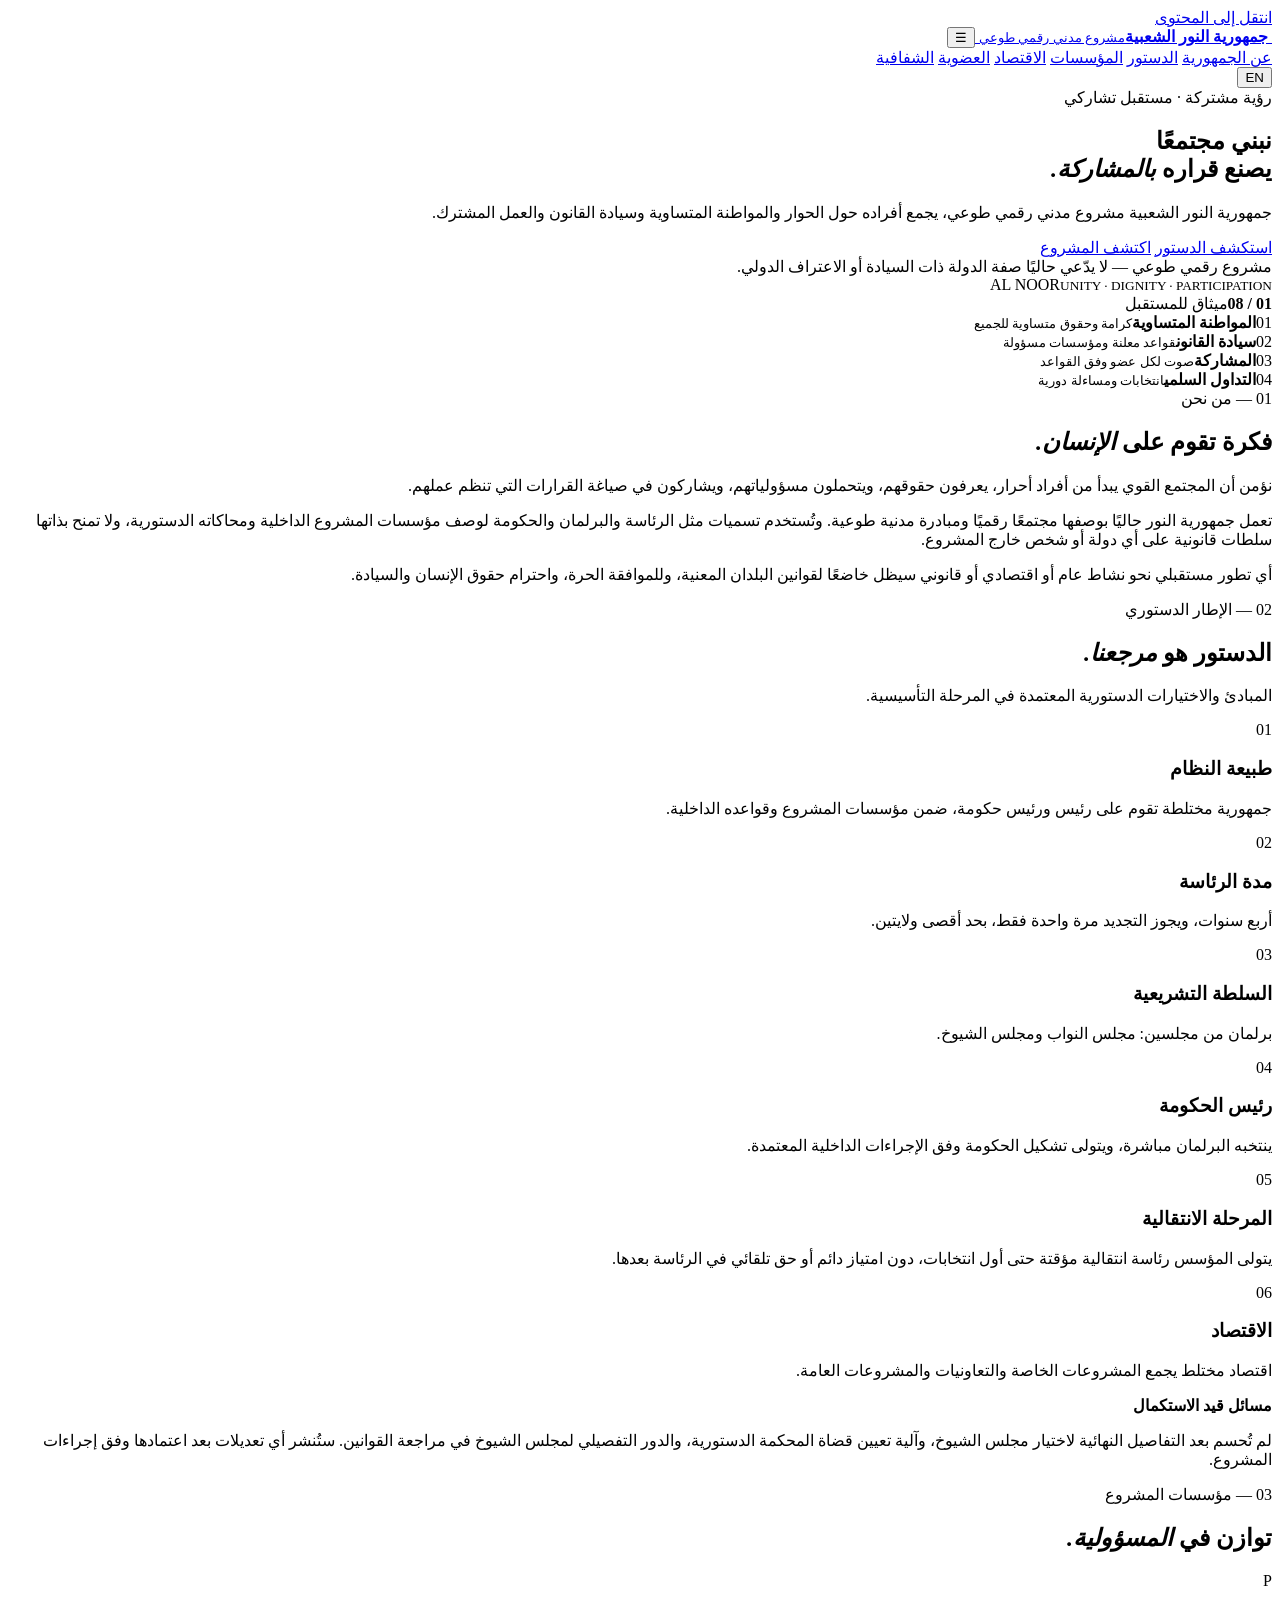
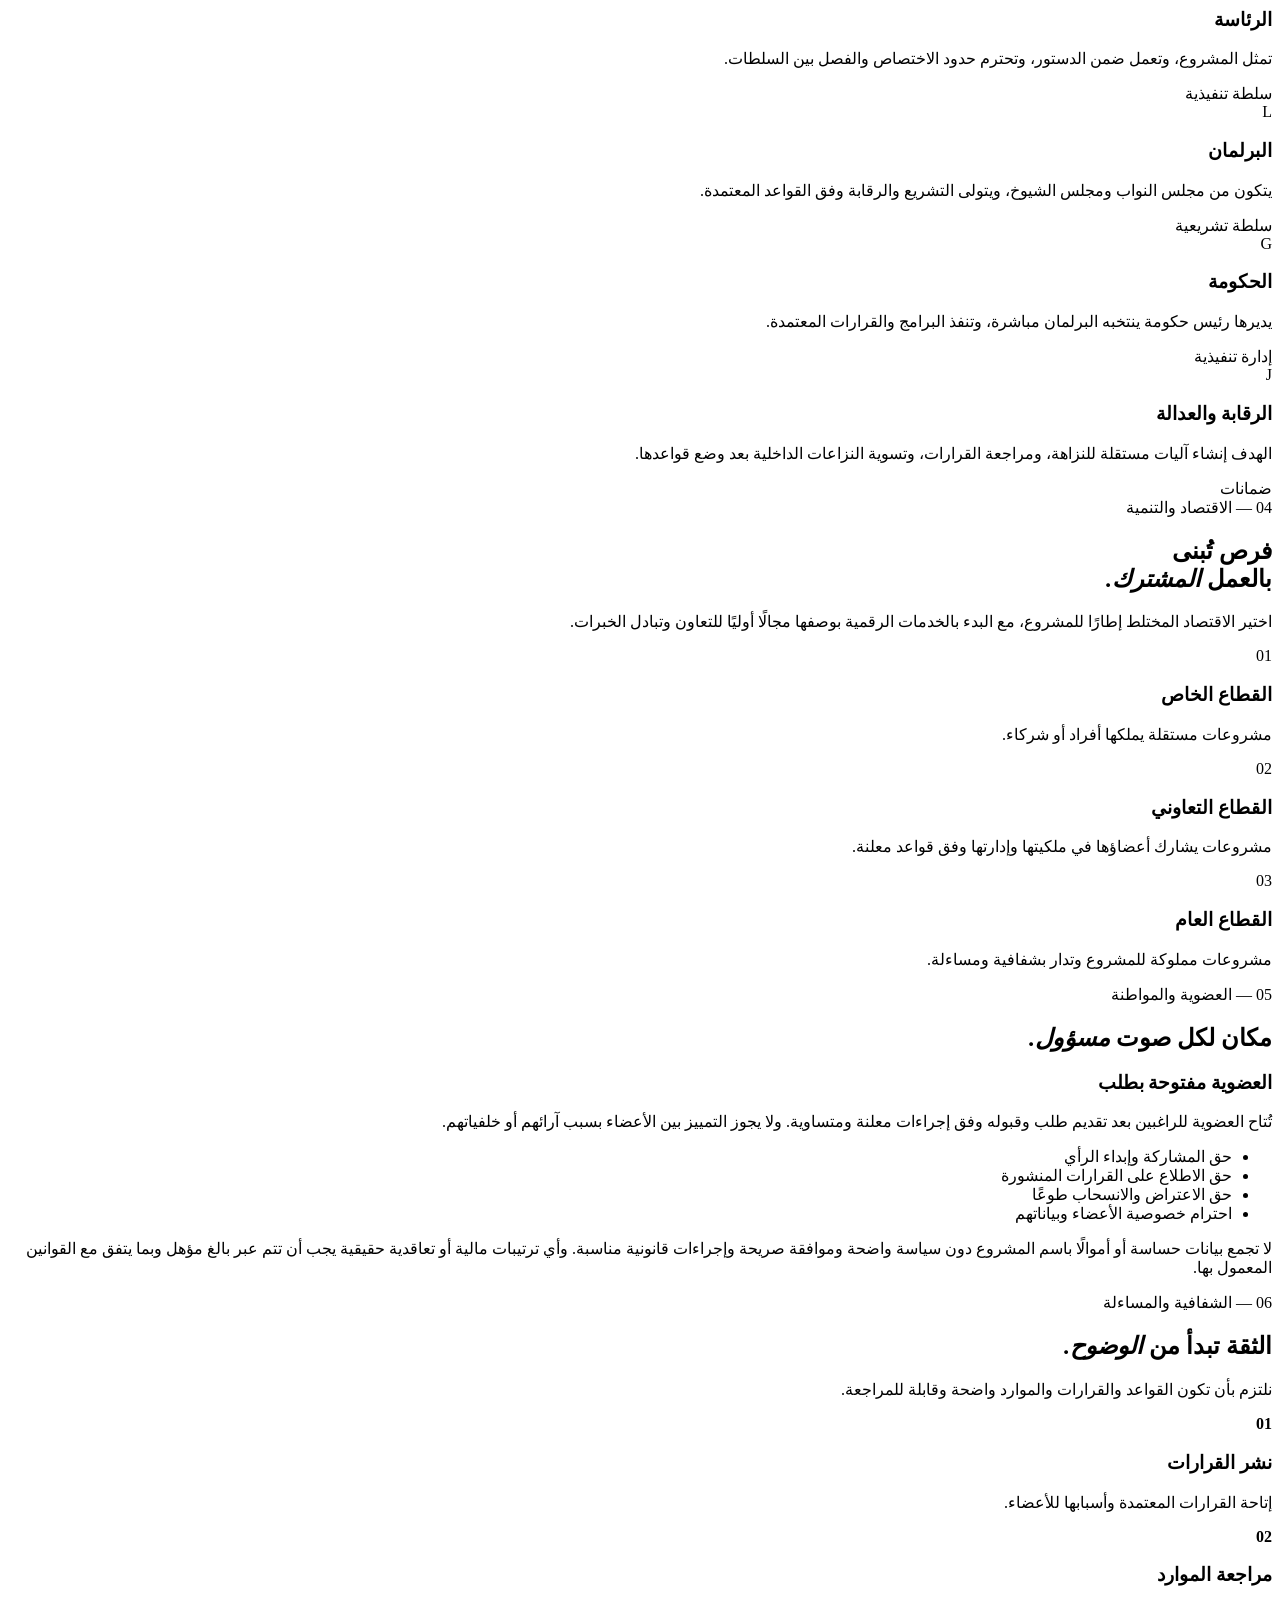
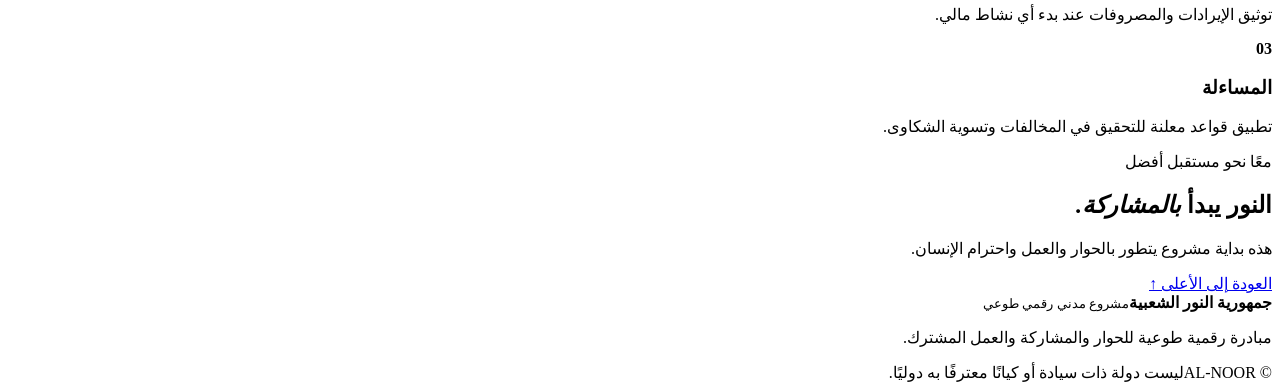
==== index.html @ 6679929d "Add bilingual Al-Noor official website" ====
<!doctype html>
<html lang="ar" dir="rtl">
<head>
  <meta charset="utf-8">
  <meta name="viewport" content="width=device-width, initial-scale=1">
  <meta name="theme-color" content="#101c35">
  <meta name="description" content="الموقع الرسمي لمشروع جمهورية النور الشعبية — مجتمع رقمي مدني طوعي قائم على المشاركة وسيادة القانون.">
  <title>جمهورية النور الشعبية | People's Republic of Al-Noor</title>
  <link rel="icon" href="assets/emblem.svg" type="image/svg+xml">
  <link rel="stylesheet" href="style.css">
  <script src="script.js" defer></script>
</head>
<body>
  <a class="skip-link" href="#main" data-ar="انتقل إلى المحتوى" data-en="Skip to content">انتقل إلى المحتوى</a>
  <header class="site-header">
    <a class="brand" href="#home" aria-label="Al-Noor home">
      <img src="assets/emblem.svg" alt="" class="brand-mark">
      <span><strong data-ar="جمهورية النور الشعبية" data-en="People's Republic of Al-Noor">جمهورية النور الشعبية</strong><small data-ar="مشروع مدني رقمي طوعي" data-en="Voluntary Digital Civic Project">مشروع مدني رقمي طوعي</small></span>
    </a>
    <button class="menu-toggle" id="menuToggle" aria-label="Open navigation" aria-expanded="false">☰</button>
    <nav class="main-nav" id="mainNav" aria-label="Main navigation">
      <a href="#about" data-ar="عن الجمهورية" data-en="About">عن الجمهورية</a>
      <a href="#constitution" data-ar="الدستور" data-en="Constitution">الدستور</a>
      <a href="#institutions" data-ar="المؤسسات" data-en="Institutions">المؤسسات</a>
      <a href="#economy" data-ar="الاقتصاد" data-en="Economy">الاقتصاد</a>
      <a href="#membership" data-ar="العضوية" data-en="Membership">العضوية</a>
      <a href="#transparency" data-ar="الشفافية" data-en="Transparency">الشفافية</a>
    </nav>
    <button class="lang-toggle" id="langToggle" type="button" aria-label="Switch language">EN</button>
  </header>

  <main id="main">
    <section class="hero" id="home">
      <div class="hero-content">
        <div class="eyebrow"><span></span><span data-ar="رؤية مشتركة · مستقبل تشاركي" data-en="A shared vision · A participatory future">رؤية مشتركة · مستقبل تشاركي</span></div>
        <h1 data-ar="نبني مجتمعًا<br>يصنع قراره <em>بالمشاركة.</em>" data-en="Building a community<br>shaped through <em>participation.</em>">نبني مجتمعًا<br>يصنع قراره <em>بالمشاركة.</em></h1>
        <p data-ar="جمهورية النور الشعبية مشروع مدني رقمي طوعي، يجمع أفراده حول الحوار والمواطنة المتساوية وسيادة القانون والعمل المشترك." data-en="The People's Republic of Al-Noor is a voluntary digital civic project bringing people together around dialogue, equal membership, the rule of law, and shared work.">جمهورية النور الشعبية مشروع مدني رقمي طوعي، يجمع أفراده حول الحوار والمواطنة المتساوية وسيادة القانون والعمل المشترك.</p>
        <div class="hero-actions">
          <a class="button button-gold" href="#constitution" data-ar="استكشف الدستور" data-en="Explore the Constitution">استكشف الدستور</a>
          <a class="button button-outline" href="#about" data-ar="اكتشف المشروع" data-en="Discover the project">اكتشف المشروع</a>
        </div>
        <div class="hero-note"><span class="note-dot"></span><span data-ar="مشروع رقمي طوعي — لا يدّعي حاليًا صفة الدولة ذات السيادة أو الاعتراف الدولي." data-en="A voluntary digital project — it does not currently claim sovereign-state status or international recognition.">مشروع رقمي طوعي — لا يدّعي حاليًا صفة الدولة ذات السيادة أو الاعتراف الدولي.</span></div>
      </div>
      <div class="hero-art" aria-hidden="true">
        <div class="orbit orbit-one"></div><div class="orbit orbit-two"></div>
        <div class="seal"><img src="assets/emblem.svg" alt=""><span>AL NOOR</span><small>UNITY · DIGNITY · PARTICIPATION</small></div>
        <div class="art-caption"><b>01 / 08</b><span data-ar="ميثاق للمستقبل" data-en="A charter for the future">ميثاق للمستقبل</span></div>
      </div>
    </section>

    <section class="principles section-wrap" aria-label="Core principles">
      <div><span class="principle-number">01</span><b data-ar="المواطنة المتساوية" data-en="Equal membership">المواطنة المتساوية</b><small data-ar="كرامة وحقوق متساوية للجميع" data-en="Equal dignity and rights for all">كرامة وحقوق متساوية للجميع</small></div>
      <div><span class="principle-number">02</span><b data-ar="سيادة القانون" data-en="Rule of law">سيادة القانون</b><small data-ar="قواعد معلنة ومؤسسات مسؤولة" data-en="Published rules and accountable institutions">قواعد معلنة ومؤسسات مسؤولة</small></div>
      <div><span class="principle-number">03</span><b data-ar="المشاركة" data-en="Participation">المشاركة</b><small data-ar="صوت لكل عضو وفق القواعد" data-en="A voice for every member under the rules">صوت لكل عضو وفق القواعد</small></div>
      <div><span class="principle-number">04</span><b data-ar="التداول السلمي" data-en="Peaceful transition">التداول السلمي</b><small data-ar="انتخابات ومساءلة دورية" data-en="Regular elections and accountability">انتخابات ومساءلة دورية</small></div>
    </section>

    <section class="content-section section-wrap" id="about">
      <div class="section-heading"><span class="kicker" data-ar="01 — من نحن" data-en="01 — WHO WE ARE">01 — من نحن</span><h2 data-ar="فكرة تقوم على <em>الإنسان.</em>" data-en="An idea built around <em>people.</em>">فكرة تقوم على <em>الإنسان.</em></h2></div>
      <div class="two-column">
        <p class="lead" data-ar="نؤمن أن المجتمع القوي يبدأ من أفراد أحرار، يعرفون حقوقهم، ويتحملون مسؤولياتهم، ويشاركون في صياغة القرارات التي تنظم عملهم." data-en="We believe a strong community begins with free people who understand their rights, accept their responsibilities, and participate in shaping the rules that guide their shared work.">نؤمن أن المجتمع القوي يبدأ من أفراد أحرار، يعرفون حقوقهم، ويتحملون مسؤولياتهم، ويشاركون في صياغة القرارات التي تنظم عملهم.</p>
        <div class="body-copy"><p data-ar="تعمل جمهورية النور حاليًا بوصفها مجتمعًا رقميًا ومبادرة مدنية طوعية. وتُستخدم تسميات مثل الرئاسة والبرلمان والحكومة لوصف مؤسسات المشروع الداخلية ومحاكاته الدستورية، ولا تمنح بذاتها سلطات قانونية على أي دولة أو شخص خارج المشروع." data-en="Al-Noor currently operates as a digital community and voluntary civic initiative. Terms such as presidency, parliament, and government describe its internal project institutions and constitutional simulation; they do not create legal authority over any country or anyone outside the project.">تعمل جمهورية النور حاليًا بوصفها مجتمعًا رقميًا ومبادرة مدنية طوعية. وتُستخدم تسميات مثل الرئاسة والبرلمان والحكومة لوصف مؤسسات المشروع الداخلية ومحاكاته الدستورية، ولا تمنح بذاتها سلطات قانونية على أي دولة أو شخص خارج المشروع.</p><p data-ar="أي تطور مستقبلي نحو نشاط عام أو اقتصادي أو قانوني سيظل خاضعًا لقوانين البلدان المعنية، وللموافقة الحرة، واحترام حقوق الإنسان والسيادة." data-en="Any future public, economic, or legal activity remains subject to the laws of the countries concerned, free consent, respect for human rights, and sovereignty.">أي تطور مستقبلي نحو نشاط عام أو اقتصادي أو قانوني سيظل خاضعًا لقوانين البلدان المعنية، وللموافقة الحرة، واحترام حقوق الإنسان والسيادة.</p></div>
      </div>
    </section>

    <section class="constitution-section" id="constitution">
      <div class="section-wrap">
        <div class="section-heading light"><span class="kicker" data-ar="02 — الإطار الدستوري" data-en="02 — CONSTITUTIONAL FRAMEWORK">02 — الإطار الدستوري</span><h2 data-ar="الدستور هو <em>مرجعنا.</em>" data-en="The Constitution is our <em>reference.</em>">الدستور هو <em>مرجعنا.</em></h2><p data-ar="المبادئ والاختيارات الدستورية المعتمدة في المرحلة التأسيسية." data-en="The principles and constitutional choices adopted for the founding phase.">المبادئ والاختيارات الدستورية المعتمدة في المرحلة التأسيسية.</p></div>
        <div class="constitution-grid">
          <article class="constitution-card"><span>01</span><h3 data-ar="طبيعة النظام" data-en="Form of government">طبيعة النظام</h3><p data-ar="جمهورية مختلطة تقوم على رئيس ورئيس حكومة، ضمن مؤسسات المشروع وقواعده الداخلية." data-en="A mixed republic with a President and a Prime Minister, within the project's internal institutions and rules.">جمهورية مختلطة تقوم على رئيس ورئيس حكومة، ضمن مؤسسات المشروع وقواعده الداخلية.</p></article>
          <article class="constitution-card"><span>02</span><h3 data-ar="مدة الرئاسة" data-en="Presidential term">مدة الرئاسة</h3><p data-ar="أربع سنوات، ويجوز التجديد مرة واحدة فقط، بحد أقصى ولايتين." data-en="Four years, renewable once only, for a maximum of two terms.">أربع سنوات، ويجوز التجديد مرة واحدة فقط، بحد أقصى ولايتين.</p></article>
          <article class="constitution-card"><span>03</span><h3 data-ar="السلطة التشريعية" data-en="Legislature">السلطة التشريعية</h3><p data-ar="برلمان من مجلسين: مجلس النواب ومجلس الشيوخ." data-en="A bicameral parliament: the House of Representatives and the Senate.">برلمان من مجلسين: مجلس النواب ومجلس الشيوخ.</p></article>
          <article class="constitution-card"><span>04</span><h3 data-ar="رئيس الحكومة" data-en="Prime Minister">رئيس الحكومة</h3><p data-ar="ينتخبه البرلمان مباشرة، ويتولى تشكيل الحكومة وفق الإجراءات الداخلية المعتمدة." data-en="Elected directly by Parliament and forms the government under the adopted internal procedures.">ينتخبه البرلمان مباشرة، ويتولى تشكيل الحكومة وفق الإجراءات الداخلية المعتمدة.</p></article>
          <article class="constitution-card"><span>05</span><h3 data-ar="المرحلة الانتقالية" data-en="Transition">المرحلة الانتقالية</h3><p data-ar="يتولى المؤسس رئاسة انتقالية مؤقتة حتى أول انتخابات، دون امتياز دائم أو حق تلقائي في الرئاسة بعدها." data-en="The founder serves as temporary transitional President until the first election, with no permanent privilege or automatic right to the presidency afterward.">يتولى المؤسس رئاسة انتقالية مؤقتة حتى أول انتخابات، دون امتياز دائم أو حق تلقائي في الرئاسة بعدها.</p></article>
          <article class="constitution-card"><span>06</span><h3 data-ar="الاقتصاد" data-en="Economy">الاقتصاد</h3><p data-ar="اقتصاد مختلط يجمع المشروعات الخاصة والتعاونيات والمشروعات العامة." data-en="A mixed economy combining private enterprises, cooperatives, and public projects.">اقتصاد مختلط يجمع المشروعات الخاصة والتعاونيات والمشروعات العامة.</p></article>
        </div>
        <div class="constitution-footnote"><b data-ar="مسائل قيد الاستكمال" data-en="Items still to be completed">مسائل قيد الاستكمال</b><p data-ar="لم تُحسم بعد التفاصيل النهائية لاختيار مجلس الشيوخ، وآلية تعيين قضاة المحكمة الدستورية، والدور التفصيلي لمجلس الشيوخ في مراجعة القوانين. ستُنشر أي تعديلات بعد اعتمادها وفق إجراءات المشروع." data-en="The final method for selecting the Senate, appointing constitutional judges, and defining the Senate's detailed role in reviewing laws has not yet been settled. Amendments will be published after adoption under the project's procedures.">لم تُحسم بعد التفاصيل النهائية لاختيار مجلس الشيوخ، وآلية تعيين قضاة المحكمة الدستورية، والدور التفصيلي لمجلس الشيوخ في مراجعة القوانين. ستُنشر أي تعديلات بعد اعتمادها وفق إجراءات المشروع.</p></div>
      </div>
    </section>

    <section class="content-section section-wrap" id="institutions">
      <div class="section-heading"><span class="kicker" data-ar="03 — مؤسسات المشروع" data-en="03 — PROJECT INSTITUTIONS">03 — مؤسسات المشروع</span><h2 data-ar="توازن في <em>المسؤولية.</em>" data-en="A balance of <em>responsibility.</em>">توازن في <em>المسؤولية.</em></h2></div>
      <div class="institution-list">
        <article><div class="institution-icon">P</div><div><h3 data-ar="الرئاسة" data-en="Presidency">الرئاسة</h3><p data-ar="تمثل المشروع، وتعمل ضمن الدستور، وتحترم حدود الاختصاص والفصل بين السلطات." data-en="Represents the project, acts within the Constitution, and respects defined powers and separation of responsibilities.">تمثل المشروع، وتعمل ضمن الدستور، وتحترم حدود الاختصاص والفصل بين السلطات.</p></div><span data-ar="سلطة تنفيذية" data-en="Executive">سلطة تنفيذية</span></article>
        <article><div class="institution-icon">L</div><div><h3 data-ar="البرلمان" data-en="Parliament">البرلمان</h3><p data-ar="يتكون من مجلس النواب ومجلس الشيوخ، ويتولى التشريع والرقابة وفق القواعد المعتمدة." data-en="Consists of two chambers and carries out lawmaking and oversight under the adopted rules.">يتكون من مجلس النواب ومجلس الشيوخ، ويتولى التشريع والرقابة وفق القواعد المعتمدة.</p></div><span data-ar="سلطة تشريعية" data-en="Legislative">سلطة تشريعية</span></article>
        <article><div class="institution-icon">G</div><div><h3 data-ar="الحكومة" data-en="Government">الحكومة</h3><p data-ar="يديرها رئيس حكومة ينتخبه البرلمان مباشرة، وتنفذ البرامج والقرارات المعتمدة." data-en="Led by a Prime Minister directly elected by Parliament, implementing adopted programs and decisions.">يديرها رئيس حكومة ينتخبه البرلمان مباشرة، وتنفذ البرامج والقرارات المعتمدة.</p></div><span data-ar="إدارة تنفيذية" data-en="Administration">إدارة تنفيذية</span></article>
        <article><div class="institution-icon">J</div><div><h3 data-ar="الرقابة والعدالة" data-en="Oversight and justice">الرقابة والعدالة</h3><p data-ar="الهدف إنشاء آليات مستقلة للنزاهة، ومراجعة القرارات، وتسوية النزاعات الداخلية بعد وضع قواعدها." data-en="The aim is to establish independent integrity mechanisms, decision review, and internal dispute resolution once their rules are defined.">الهدف إنشاء آليات مستقلة للنزاهة، ومراجعة القرارات، وتسوية النزاعات الداخلية بعد وضع قواعدها.</p></div><span data-ar="ضمانات" data-en="Safeguards">ضمانات</span></article>
      </div>
    </section>

    <section class="economy-section" id="economy"><div class="section-wrap economy-layout">
      <div><span class="kicker" data-ar="04 — الاقتصاد والتنمية" data-en="04 — ECONOMY & DEVELOPMENT">04 — الاقتصاد والتنمية</span><h2 data-ar="فرص تُبنى<br>بالعمل <em>المشترك.</em>" data-en="Opportunities built<br>through <em>shared work.</em>">فرص تُبنى<br>بالعمل <em>المشترك.</em></h2><p data-ar="اختير الاقتصاد المختلط إطارًا للمشروع، مع البدء بالخدمات الرقمية بوصفها مجالًا أوليًا للتعاون وتبادل الخبرات." data-en="A mixed economy was selected as the project's framework, starting with digital services as an initial field for cooperation and skill-sharing.">اختير الاقتصاد المختلط إطارًا للمشروع، مع البدء بالخدمات الرقمية بوصفها مجالًا أوليًا للتعاون وتبادل الخبرات.</p></div>
      <div class="economy-types">
        <article><span>01</span><div><h3 data-ar="القطاع الخاص" data-en="Private sector">القطاع الخاص</h3><p data-ar="مشروعات مستقلة يملكها أفراد أو شركاء." data-en="Independent ventures owned by individuals or partners.">مشروعات مستقلة يملكها أفراد أو شركاء.</p></div></article>
        <article><span>02</span><div><h3 data-ar="القطاع التعاوني" data-en="Cooperative sector">القطاع التعاوني</h3><p data-ar="مشروعات يشارك أعضاؤها في ملكيتها وإدارتها وفق قواعد معلنة." data-en="Ventures whose members share ownership and governance under published rules.">مشروعات يشارك أعضاؤها في ملكيتها وإدارتها وفق قواعد معلنة.</p></div></article>
        <article><span>03</span><div><h3 data-ar="القطاع العام" data-en="Public sector">القطاع العام</h3><p data-ar="مشروعات مملوكة للمشروع وتدار بشفافية ومساءلة." data-en="Projects owned by the initiative and managed transparently and accountably.">مشروعات مملوكة للمشروع وتدار بشفافية ومساءلة.</p></div></article>
      </div>
    </div></section>

    <section class="content-section section-wrap" id="membership">
      <div class="section-heading"><span class="kicker" data-ar="05 — العضوية والمواطنة" data-en="05 — MEMBERSHIP">05 — العضوية والمواطنة</span><h2 data-ar="مكان لكل صوت <em>مسؤول.</em>" data-en="A place for every <em>responsible voice.</em>">مكان لكل صوت <em>مسؤول.</em></h2></div>
      <div class="membership-panel"><div><h3 data-ar="العضوية مفتوحة بطلب" data-en="Membership by application">العضوية مفتوحة بطلب</h3><p data-ar="تُتاح العضوية للراغبين بعد تقديم طلب وقبوله وفق إجراءات معلنة ومتساوية. ولا يجوز التمييز بين الأعضاء بسبب آرائهم أو خلفياتهم." data-en="Membership is open to applicants whose requests are accepted under published and equal procedures. Members must not be discriminated against because of their opinions or backgrounds.">تُتاح العضوية للراغبين بعد تقديم طلب وقبوله وفق إجراءات معلنة ومتساوية. ولا يجوز التمييز بين الأعضاء بسبب آرائهم أو خلفياتهم.</p></div><ul><li data-ar="حق المشاركة وإبداء الرأي" data-en="Right to participate and express views">حق المشاركة وإبداء الرأي</li><li data-ar="حق الاطلاع على القرارات المنشورة" data-en="Access to published decisions">حق الاطلاع على القرارات المنشورة</li><li data-ar="حق الاعتراض والانسحاب طوعًا" data-en="Right to object and withdraw voluntarily">حق الاعتراض والانسحاب طوعًا</li><li data-ar="احترام خصوصية الأعضاء وبياناتهم" data-en="Respect for members' privacy and data">احترام خصوصية الأعضاء وبياناتهم</li></ul></div>
      <p class="small-note" data-ar="لا تجمع بيانات حساسة أو أموالًا باسم المشروع دون سياسة واضحة وموافقة صريحة وإجراءات قانونية مناسبة. وأي ترتيبات مالية أو تعاقدية حقيقية يجب أن تتم عبر بالغ مؤهل وبما يتفق مع القوانين المعمول بها." data-en="Do not collect sensitive data or money in the project's name without a clear policy, explicit consent, and appropriate legal procedures. Real financial or contractual arrangements must be handled by a qualified adult in accordance with applicable law.">لا تجمع بيانات حساسة أو أموالًا باسم المشروع دون سياسة واضحة وموافقة صريحة وإجراءات قانونية مناسبة. وأي ترتيبات مالية أو تعاقدية حقيقية يجب أن تتم عبر بالغ مؤهل وبما يتفق مع القوانين المعمول بها.</p>
    </section>

    <section class="transparency-section" id="transparency"><div class="section-wrap">
      <div class="section-heading light"><span class="kicker" data-ar="06 — الشفافية والمساءلة" data-en="06 — TRANSPARENCY & ACCOUNTABILITY">06 — الشفافية والمساءلة</span><h2 data-ar="الثقة تبدأ من <em>الوضوح.</em>" data-en="Trust begins with <em>clarity.</em>">الثقة تبدأ من <em>الوضوح.</em></h2><p data-ar="نلتزم بأن تكون القواعد والقرارات والموارد واضحة وقابلة للمراجعة." data-en="We aim to make rules, decisions, and resources clear and reviewable.">نلتزم بأن تكون القواعد والقرارات والموارد واضحة وقابلة للمراجعة.</p></div>
      <div class="transparency-grid"><div><b>01</b><h3 data-ar="نشر القرارات" data-en="Published decisions">نشر القرارات</h3><p data-ar="إتاحة القرارات المعتمدة وأسبابها للأعضاء." data-en="Make adopted decisions and their reasons available to members.">إتاحة القرارات المعتمدة وأسبابها للأعضاء.</p></div><div><b>02</b><h3 data-ar="مراجعة الموارد" data-en="Resource review">مراجعة الموارد</h3><p data-ar="توثيق الإيرادات والمصروفات عند بدء أي نشاط مالي." data-en="Document income and expenses before any financial activity begins.">توثيق الإيرادات والمصروفات عند بدء أي نشاط مالي.</p></div><div><b>03</b><h3 data-ar="المساءلة" data-en="Accountability">المساءلة</h3><p data-ar="تطبيق قواعد معلنة للتحقيق في المخالفات وتسوية الشكاوى." data-en="Apply published procedures to review misconduct and resolve complaints.">تطبيق قواعد معلنة للتحقيق في المخالفات وتسوية الشكاوى.</p></div></div>
    </div></section>

    <section class="closing section-wrap"><img src="assets/emblem.svg" alt="" class="closing-emblem"><span class="kicker" data-ar="معًا نحو مستقبل أفضل" data-en="TOGETHER TOWARD A BETTER FUTURE">معًا نحو مستقبل أفضل</span><h2 data-ar="النور يبدأ <em>بالمشاركة.</em>" data-en="A brighter future starts with <em>participation.</em>">النور يبدأ <em>بالمشاركة.</em></h2><p data-ar="هذه بداية مشروع يتطور بالحوار والعمل واحترام الإنسان." data-en="This is the beginning of a project that grows through dialogue, work, and respect for people.">هذه بداية مشروع يتطور بالحوار والعمل واحترام الإنسان.</p><a href="#home" class="text-link" data-ar="العودة إلى الأعلى ↑" data-en="Back to top ↑">العودة إلى الأعلى ↑</a></section>
  </main>

  <footer class="site-footer"><div class="footer-inner"><div class="footer-brand"><img src="assets/emblem.svg" alt=""><span><b data-ar="جمهورية النور الشعبية" data-en="People's Republic of Al-Noor">جمهورية النور الشعبية</b><small data-ar="مشروع مدني رقمي طوعي" data-en="Voluntary Digital Civic Project">مشروع مدني رقمي طوعي</small></span></div><p data-ar="مبادرة رقمية طوعية للحوار والمشاركة والعمل المشترك." data-en="A voluntary digital initiative for dialogue, participation, and shared work.">مبادرة رقمية طوعية للحوار والمشاركة والعمل المشترك.</p><div class="footer-bottom"><span>© <span id="year"></span> AL-NOOR</span><span data-ar="ليست دولة ذات سيادة أو كيانًا معترفًا به دوليًا." data-en="Not a sovereign state or an internationally recognized entity.">ليست دولة ذات سيادة أو كيانًا معترفًا به دوليًا.</span></div></div></footer>
</body>
</html>
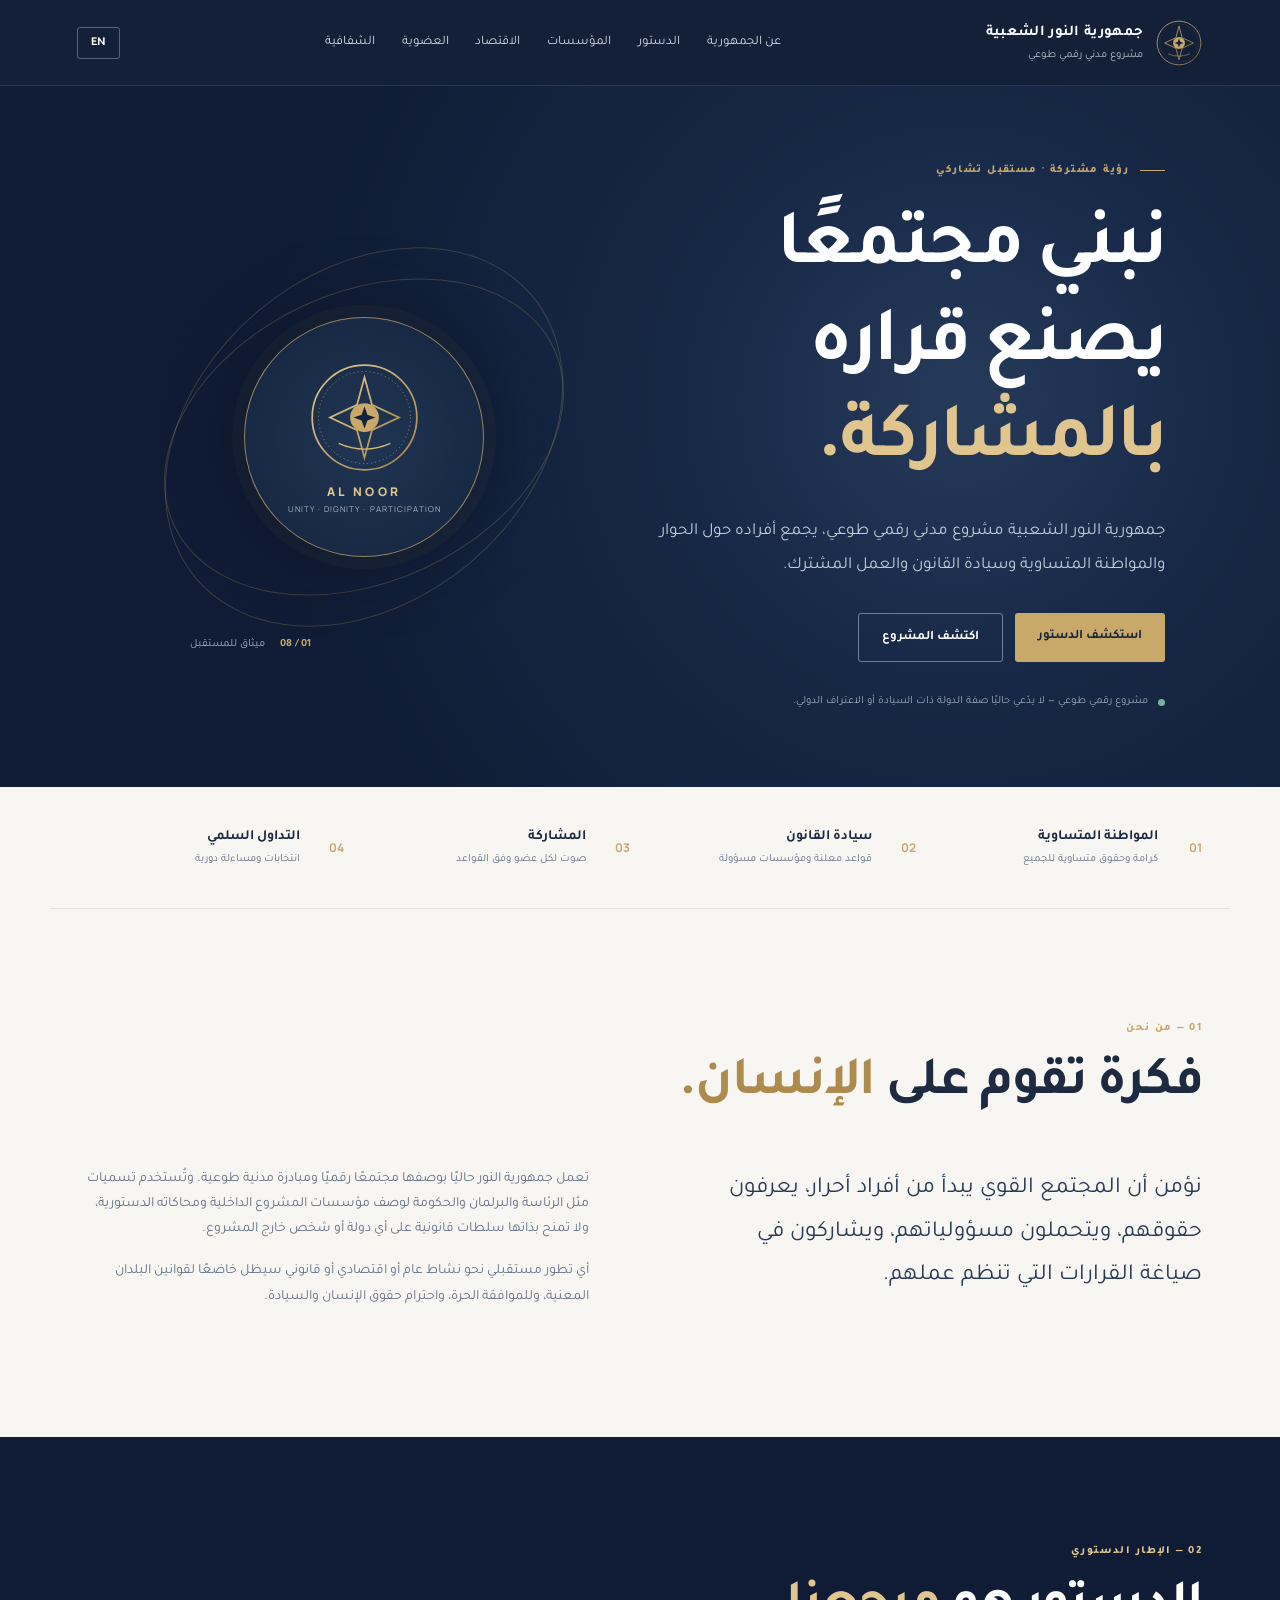
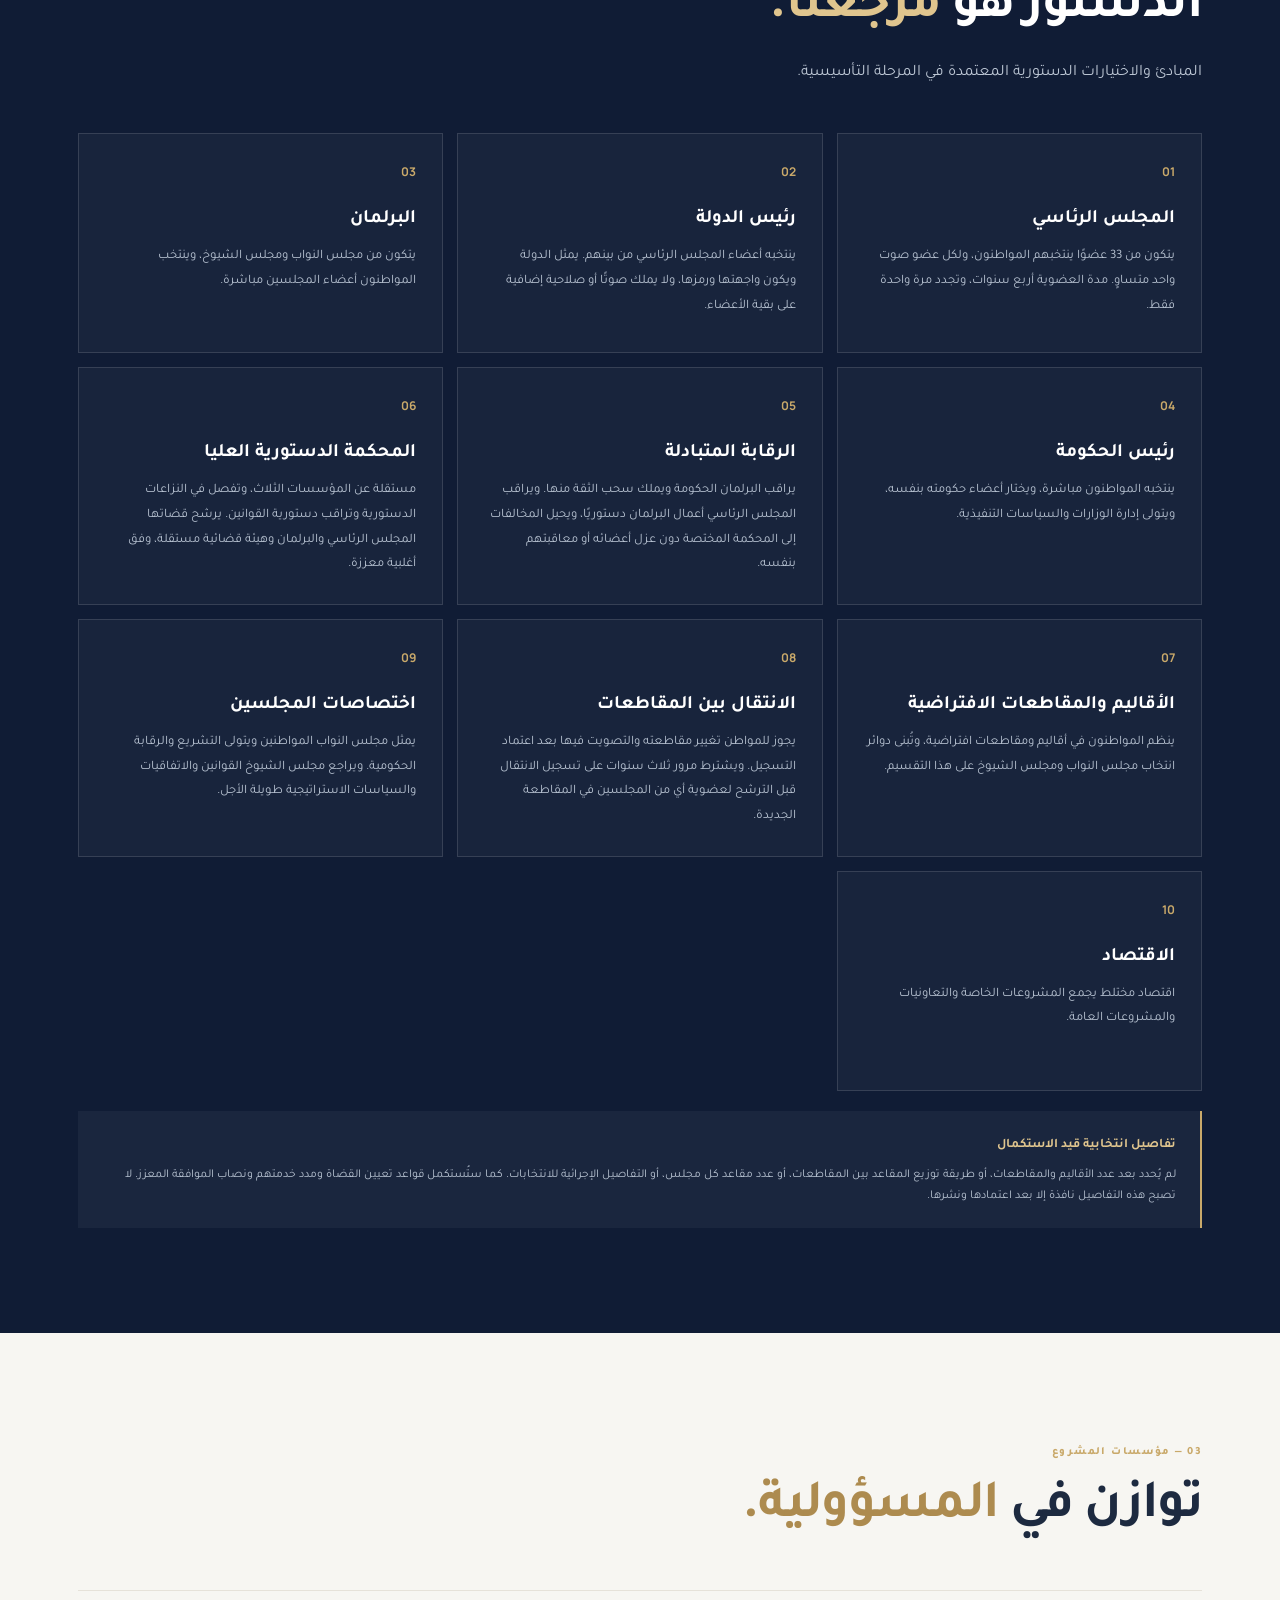
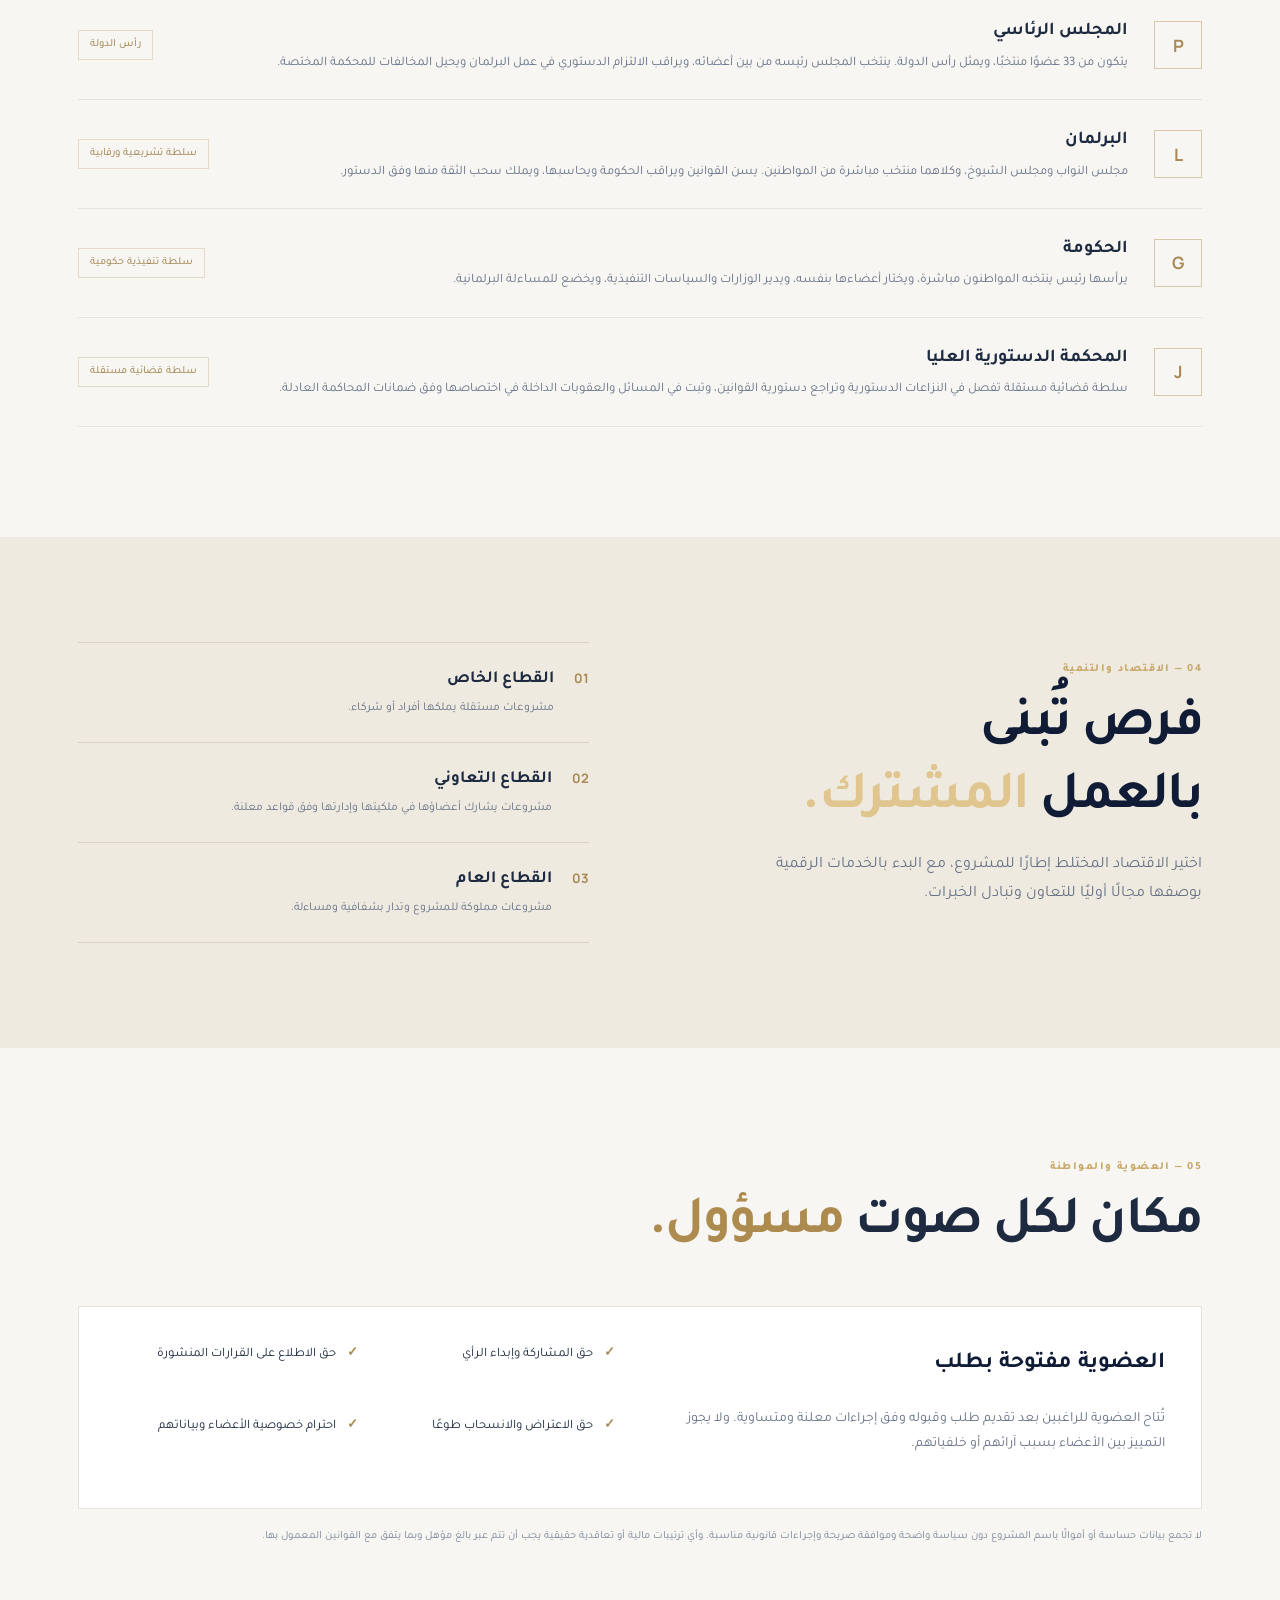
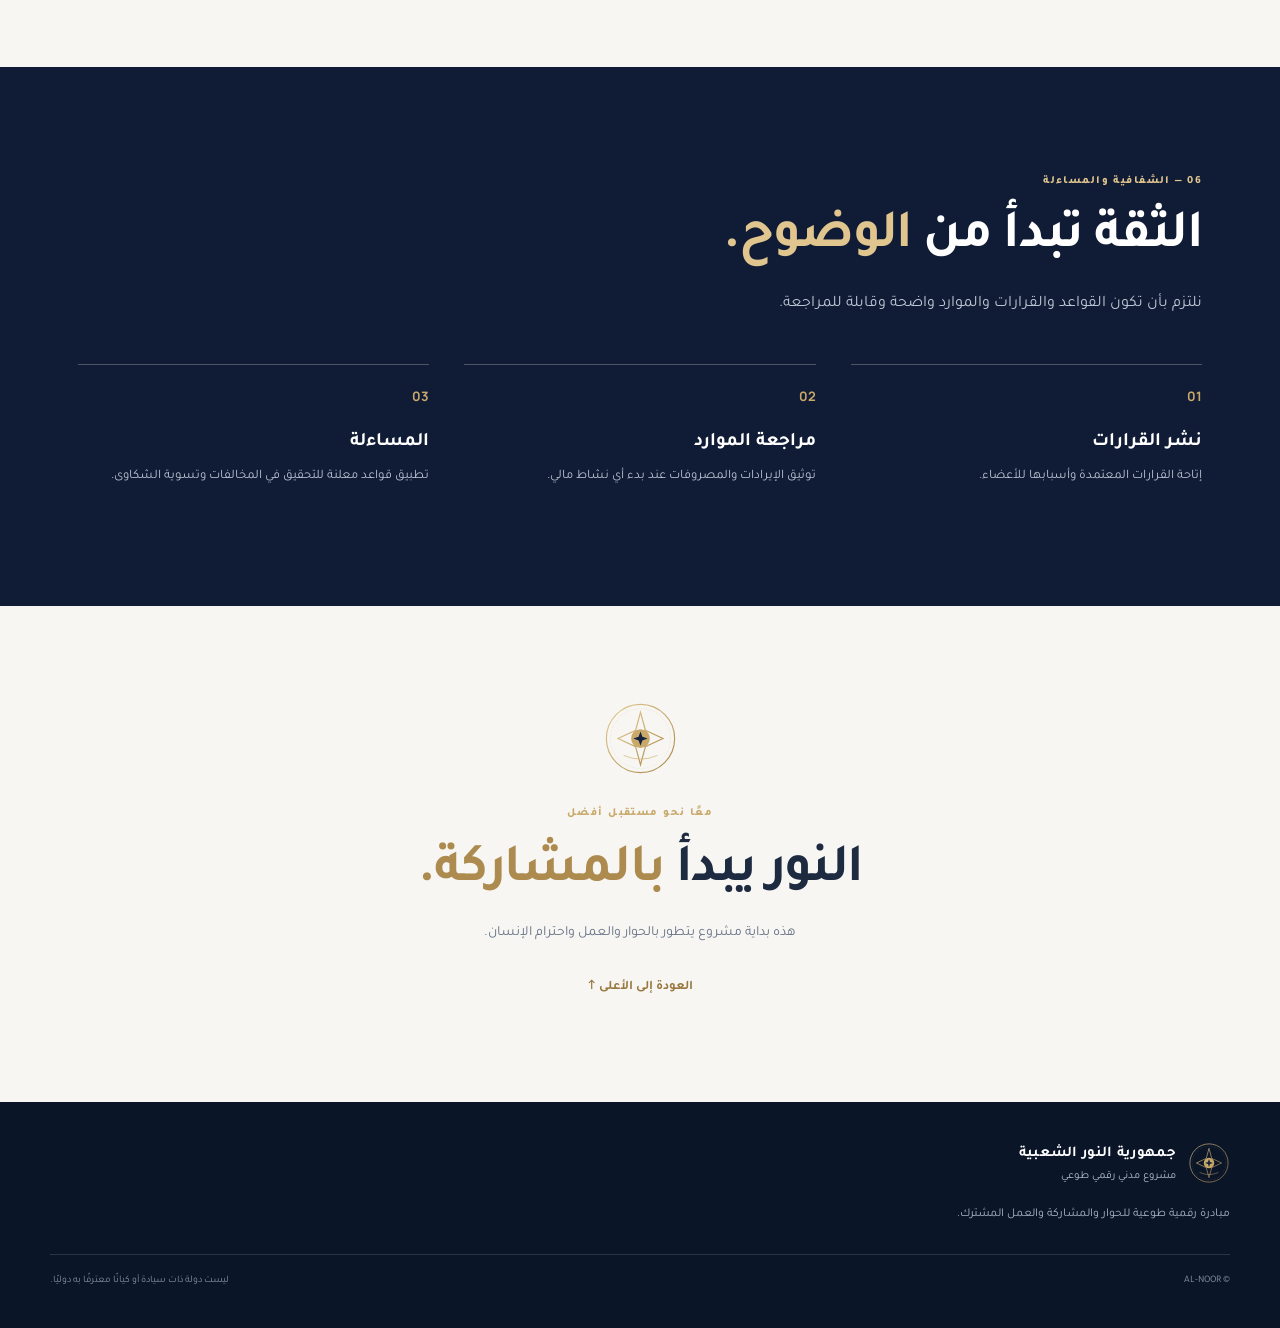
==== commit 91ec1c68: "Update constitution: presidential council and regional elections" ====
--- a/index.html
+++ b/index.html
@@ -67,24 +67,28 @@
       <div class="section-wrap">
         <div class="section-heading light"><span class="kicker" data-ar="02 — الإطار الدستوري" data-en="02 — CONSTITUTIONAL FRAMEWORK">02 — الإطار الدستوري</span><h2 data-ar="الدستور هو <em>مرجعنا.</em>" data-en="The Constitution is our <em>reference.</em>">الدستور هو <em>مرجعنا.</em></h2><p data-ar="المبادئ والاختيارات الدستورية المعتمدة في المرحلة التأسيسية." data-en="The principles and constitutional choices adopted for the founding phase.">المبادئ والاختيارات الدستورية المعتمدة في المرحلة التأسيسية.</p></div>
         <div class="constitution-grid">
-          <article class="constitution-card"><span>01</span><h3 data-ar="طبيعة النظام" data-en="Form of government">طبيعة النظام</h3><p data-ar="جمهورية مختلطة تقوم على رئيس ورئيس حكومة، ضمن مؤسسات المشروع وقواعده الداخلية." data-en="A mixed republic with a President and a Prime Minister, within the project's internal institutions and rules.">جمهورية مختلطة تقوم على رئيس ورئيس حكومة، ضمن مؤسسات المشروع وقواعده الداخلية.</p></article>
-          <article class="constitution-card"><span>02</span><h3 data-ar="مدة الرئاسة" data-en="Presidential term">مدة الرئاسة</h3><p data-ar="أربع سنوات، ويجوز التجديد مرة واحدة فقط، بحد أقصى ولايتين." data-en="Four years, renewable once only, for a maximum of two terms.">أربع سنوات، ويجوز التجديد مرة واحدة فقط، بحد أقصى ولايتين.</p></article>
-          <article class="constitution-card"><span>03</span><h3 data-ar="السلطة التشريعية" data-en="Legislature">السلطة التشريعية</h3><p data-ar="برلمان من مجلسين: مجلس النواب ومجلس الشيوخ." data-en="A bicameral parliament: the House of Representatives and the Senate.">برلمان من مجلسين: مجلس النواب ومجلس الشيوخ.</p></article>
-          <article class="constitution-card"><span>04</span><h3 data-ar="رئيس الحكومة" data-en="Prime Minister">رئيس الحكومة</h3><p data-ar="ينتخبه البرلمان مباشرة، ويتولى تشكيل الحكومة وفق الإجراءات الداخلية المعتمدة." data-en="Elected directly by Parliament and forms the government under the adopted internal procedures.">ينتخبه البرلمان مباشرة، ويتولى تشكيل الحكومة وفق الإجراءات الداخلية المعتمدة.</p></article>
-          <article class="constitution-card"><span>05</span><h3 data-ar="المرحلة الانتقالية" data-en="Transition">المرحلة الانتقالية</h3><p data-ar="يتولى المؤسس رئاسة انتقالية مؤقتة حتى أول انتخابات، دون امتياز دائم أو حق تلقائي في الرئاسة بعدها." data-en="The founder serves as temporary transitional President until the first election, with no permanent privilege or automatic right to the presidency afterward.">يتولى المؤسس رئاسة انتقالية مؤقتة حتى أول انتخابات، دون امتياز دائم أو حق تلقائي في الرئاسة بعدها.</p></article>
-          <article class="constitution-card"><span>06</span><h3 data-ar="الاقتصاد" data-en="Economy">الاقتصاد</h3><p data-ar="اقتصاد مختلط يجمع المشروعات الخاصة والتعاونيات والمشروعات العامة." data-en="A mixed economy combining private enterprises, cooperatives, and public projects.">اقتصاد مختلط يجمع المشروعات الخاصة والتعاونيات والمشروعات العامة.</p></article>
+          <article class="constitution-card"><span>01</span><h3 data-ar="المجلس الرئاسي" data-en="Presidential Council">المجلس الرئاسي</h3><p data-ar="يتكون من 33 عضوًا ينتخبهم المواطنون، ولكل عضو صوت واحد متساوٍ. مدة العضوية أربع سنوات، وتجدد مرة واحدة فقط." data-en="Consists of 33 members elected by citizens, each with one equal vote. Members serve four-year terms, renewable once only.">يتكون من 33 عضوًا ينتخبهم المواطنون، ولكل عضو صوت واحد متساوٍ. مدة العضوية أربع سنوات، وتجدد مرة واحدة فقط.</p></article>
+          <article class="constitution-card"><span>02</span><h3 data-ar="رئيس الدولة" data-en="Head of State">رئيس الدولة</h3><p data-ar="ينتخبه أعضاء المجلس الرئاسي من بينهم. يمثل الدولة ويكون واجهتها ورمزها، ولا يملك صوتًا أو صلاحية إضافية على بقية الأعضاء." data-en="Chosen by the Presidential Council from among its members. Represents the state as its public symbol and face, with no additional vote or authority over other members.">ينتخبه أعضاء المجلس الرئاسي من بينهم. يمثل الدولة ويكون واجهتها ورمزها، ولا يملك صوتًا أو صلاحية إضافية على بقية الأعضاء.</p></article>
+          <article class="constitution-card"><span>03</span><h3 data-ar="البرلمان" data-en="Parliament">البرلمان</h3><p data-ar="يتكون من مجلس النواب ومجلس الشيوخ، وينتخب المواطنون أعضاء المجلسين مباشرة." data-en="Consists of the House of Representatives and the Senate, both directly elected by citizens.">يتكون من مجلس النواب ومجلس الشيوخ، وينتخب المواطنون أعضاء المجلسين مباشرة.</p></article>
+          <article class="constitution-card"><span>04</span><h3 data-ar="رئيس الحكومة" data-en="Head of Government">رئيس الحكومة</h3><p data-ar="ينتخبه المواطنون مباشرة، ويختار أعضاء حكومته بنفسه، ويتولى إدارة الوزارات والسياسات التنفيذية." data-en="Elected directly by citizens, appoints the members of the government, and directs ministries and executive policy.">ينتخبه المواطنون مباشرة، ويختار أعضاء حكومته بنفسه، ويتولى إدارة الوزارات والسياسات التنفيذية.</p></article>
+          <article class="constitution-card"><span>05</span><h3 data-ar="الرقابة المتبادلة" data-en="Mutual oversight">الرقابة المتبادلة</h3><p data-ar="يراقب البرلمان الحكومة ويملك سحب الثقة منها. ويراقب المجلس الرئاسي أعمال البرلمان دستوريًا، ويحيل المخالفات إلى المحكمة المختصة دون عزل أعضائه أو معاقبتهم بنفسه." data-en="Parliament oversees the government and may withdraw confidence. The Presidential Council reviews Parliament's constitutional conduct and refers alleged violations to the competent court; it cannot itself remove or punish legislators.">يراقب البرلمان الحكومة ويملك سحب الثقة منها. ويراقب المجلس الرئاسي أعمال البرلمان دستوريًا، ويحيل المخالفات إلى المحكمة المختصة دون عزل أعضائه أو معاقبتهم بنفسه.</p></article>
+          <article class="constitution-card"><span>06</span><h3 data-ar="المحكمة الدستورية العليا" data-en="Supreme Constitutional Court">المحكمة الدستورية العليا</h3><p data-ar="مستقلة عن المؤسسات الثلاث، وتفصل في النزاعات الدستورية وتراقب دستورية القوانين. يرشح قضاتها المجلس الرئاسي والبرلمان وهيئة قضائية مستقلة، وفق أغلبية معززة." data-en="Independent of the three institutions, it resolves constitutional disputes and reviews the constitutionality of laws. Its judges are nominated by the Presidential Council, Parliament, and an independent judicial body, subject to an enhanced-majority approval process.">مستقلة عن المؤسسات الثلاث، وتفصل في النزاعات الدستورية وتراقب دستورية القوانين. يرشح قضاتها المجلس الرئاسي والبرلمان وهيئة قضائية مستقلة، وفق أغلبية معززة.</p></article>
+          <article class="constitution-card"><span>07</span><h3 data-ar="الأقاليم والمقاطعات الافتراضية" data-en="Virtual Regions and Districts">الأقاليم والمقاطعات الافتراضية</h3><p data-ar="ينظم المواطنون في أقاليم ومقاطعات افتراضية، وتُبنى دوائر انتخاب مجلس النواب ومجلس الشيوخ على هذا التقسيم." data-en="Citizens are organized into virtual regions and districts, which form the electoral constituencies for both parliamentary chambers.">ينظم المواطنون في أقاليم ومقاطعات افتراضية، وتُبنى دوائر انتخاب مجلس النواب ومجلس الشيوخ على هذا التقسيم.</p></article>
+          <article class="constitution-card"><span>08</span><h3 data-ar="الانتقال بين المقاطعات" data-en="Changing Districts">الانتقال بين المقاطعات</h3><p data-ar="يجوز للمواطن تغيير مقاطعته والتصويت فيها بعد اعتماد التسجيل. ويشترط مرور ثلاث سنوات على تسجيل الانتقال قبل الترشح لعضوية أي من المجلسين في المقاطعة الجديدة." data-en="A citizen may change districts and vote in the new district once registration is approved. Three years must pass after registration before the citizen may run for either chamber in the new district.">يجوز للمواطن تغيير مقاطعته والتصويت فيها بعد اعتماد التسجيل. ويشترط مرور ثلاث سنوات على تسجيل الانتقال قبل الترشح لعضوية أي من المجلسين في المقاطعة الجديدة.</p></article>
+          <article class="constitution-card"><span>09</span><h3 data-ar="اختصاصات المجلسين" data-en="Roles of the Two Chambers">اختصاصات المجلسين</h3><p data-ar="يمثل مجلس النواب المواطنين ويتولى التشريع والرقابة الحكومية. ويراجع مجلس الشيوخ القوانين والاتفاقيات والسياسات الاستراتيجية طويلة الأجل." data-en="The House represents citizens and leads legislation and government oversight. The Senate reviews laws, agreements, and long-term strategic policies.">يمثل مجلس النواب المواطنين ويتولى التشريع والرقابة الحكومية. ويراجع مجلس الشيوخ القوانين والاتفاقيات والسياسات الاستراتيجية طويلة الأجل.</p></article>
+          <article class="constitution-card"><span>10</span><h3 data-ar="الاقتصاد" data-en="Economy">الاقتصاد</h3><p data-ar="اقتصاد مختلط يجمع المشروعات الخاصة والتعاونيات والمشروعات العامة." data-en="A mixed economy combining private enterprises, cooperatives, and public projects.">اقتصاد مختلط يجمع المشروعات الخاصة والتعاونيات والمشروعات العامة.</p></article>
         </div>
-        <div class="constitution-footnote"><b data-ar="مسائل قيد الاستكمال" data-en="Items still to be completed">مسائل قيد الاستكمال</b><p data-ar="لم تُحسم بعد التفاصيل النهائية لاختيار مجلس الشيوخ، وآلية تعيين قضاة المحكمة الدستورية، والدور التفصيلي لمجلس الشيوخ في مراجعة القوانين. ستُنشر أي تعديلات بعد اعتمادها وفق إجراءات المشروع." data-en="The final method for selecting the Senate, appointing constitutional judges, and defining the Senate's detailed role in reviewing laws has not yet been settled. Amendments will be published after adoption under the project's procedures.">لم تُحسم بعد التفاصيل النهائية لاختيار مجلس الشيوخ، وآلية تعيين قضاة المحكمة الدستورية، والدور التفصيلي لمجلس الشيوخ في مراجعة القوانين. ستُنشر أي تعديلات بعد اعتمادها وفق إجراءات المشروع.</p></div>
+        <div class="constitution-footnote"><b data-ar="تفاصيل انتخابية قيد الاستكمال" data-en="Electoral details still to be completed">تفاصيل انتخابية قيد الاستكمال</b><p data-ar="لم يُحدد بعد عدد الأقاليم والمقاطعات، أو طريقة توزيع المقاعد بين المقاطعات، أو عدد مقاعد كل مجلس، أو التفاصيل الإجرائية للانتخابات. كما ستُستكمل قواعد تعيين القضاة ومدد خدمتهم ونصاب الموافقة المعزز. لا تصبح هذه التفاصيل نافذة إلا بعد اعتمادها ونشرها." data-en="The number of regions and districts, the method for allocating seats among districts, the size of each chamber, and detailed election procedures have not yet been determined. Judicial appointment procedures, terms of service, and the enhanced approval threshold also remain to be specified. These details take effect only after formal adoption and publication.">لم يُحدد بعد عدد الأقاليم والمقاطعات، أو طريقة توزيع المقاعد بين المقاطعات، أو عدد مقاعد كل مجلس، أو التفاصيل الإجرائية للانتخابات. كما ستُستكمل قواعد تعيين القضاة ومدد خدمتهم ونصاب الموافقة المعزز. لا تصبح هذه التفاصيل نافذة إلا بعد اعتمادها ونشرها.</p></div>
       </div>
     </section>
 
     <section class="content-section section-wrap" id="institutions">
       <div class="section-heading"><span class="kicker" data-ar="03 — مؤسسات المشروع" data-en="03 — PROJECT INSTITUTIONS">03 — مؤسسات المشروع</span><h2 data-ar="توازن في <em>المسؤولية.</em>" data-en="A balance of <em>responsibility.</em>">توازن في <em>المسؤولية.</em></h2></div>
       <div class="institution-list">
-        <article><div class="institution-icon">P</div><div><h3 data-ar="الرئاسة" data-en="Presidency">الرئاسة</h3><p data-ar="تمثل المشروع، وتعمل ضمن الدستور، وتحترم حدود الاختصاص والفصل بين السلطات." data-en="Represents the project, acts within the Constitution, and respects defined powers and separation of responsibilities.">تمثل المشروع، وتعمل ضمن الدستور، وتحترم حدود الاختصاص والفصل بين السلطات.</p></div><span data-ar="سلطة تنفيذية" data-en="Executive">سلطة تنفيذية</span></article>
-        <article><div class="institution-icon">L</div><div><h3 data-ar="البرلمان" data-en="Parliament">البرلمان</h3><p data-ar="يتكون من مجلس النواب ومجلس الشيوخ، ويتولى التشريع والرقابة وفق القواعد المعتمدة." data-en="Consists of two chambers and carries out lawmaking and oversight under the adopted rules.">يتكون من مجلس النواب ومجلس الشيوخ، ويتولى التشريع والرقابة وفق القواعد المعتمدة.</p></div><span data-ar="سلطة تشريعية" data-en="Legislative">سلطة تشريعية</span></article>
-        <article><div class="institution-icon">G</div><div><h3 data-ar="الحكومة" data-en="Government">الحكومة</h3><p data-ar="يديرها رئيس حكومة ينتخبه البرلمان مباشرة، وتنفذ البرامج والقرارات المعتمدة." data-en="Led by a Prime Minister directly elected by Parliament, implementing adopted programs and decisions.">يديرها رئيس حكومة ينتخبه البرلمان مباشرة، وتنفذ البرامج والقرارات المعتمدة.</p></div><span data-ar="إدارة تنفيذية" data-en="Administration">إدارة تنفيذية</span></article>
-        <article><div class="institution-icon">J</div><div><h3 data-ar="الرقابة والعدالة" data-en="Oversight and justice">الرقابة والعدالة</h3><p data-ar="الهدف إنشاء آليات مستقلة للنزاهة، ومراجعة القرارات، وتسوية النزاعات الداخلية بعد وضع قواعدها." data-en="The aim is to establish independent integrity mechanisms, decision review, and internal dispute resolution once their rules are defined.">الهدف إنشاء آليات مستقلة للنزاهة، ومراجعة القرارات، وتسوية النزاعات الداخلية بعد وضع قواعدها.</p></div><span data-ar="ضمانات" data-en="Safeguards">ضمانات</span></article>
+        <article><div class="institution-icon">P</div><div><h3 data-ar="المجلس الرئاسي" data-en="Presidential Council">المجلس الرئاسي</h3><p data-ar="يتكون من 33 عضوًا منتخبًا، ويمثل رأس الدولة. ينتخب المجلس رئيسه من بين أعضائه، ويراقب الالتزام الدستوري في عمل البرلمان ويحيل المخالفات للمحكمة المختصة." data-en="A 33-member elected body forming the head of state. It elects its chair from among its members and reviews Parliament's constitutional compliance, referring alleged violations to the competent court.">يتكون من 33 عضوًا منتخبًا، ويمثل رأس الدولة. ينتخب المجلس رئيسه من بين أعضائه، ويراقب الالتزام الدستوري في عمل البرلمان ويحيل المخالفات للمحكمة المختصة.</p></div><span data-ar="رأس الدولة" data-en="Head of State">رأس الدولة</span></article>
+        <article><div class="institution-icon">L</div><div><h3 data-ar="البرلمان" data-en="Parliament">البرلمان</h3><p data-ar="مجلس النواب ومجلس الشيوخ، وكلاهما منتخب مباشرة من المواطنين. يسن القوانين ويراقب الحكومة ويحاسبها، ويملك سحب الثقة منها وفق الدستور." data-en="The House of Representatives and the Senate, both directly elected by citizens. It legislates, oversees the government, holds it accountable, and may withdraw confidence under the Constitution.">مجلس النواب ومجلس الشيوخ، وكلاهما منتخب مباشرة من المواطنين. يسن القوانين ويراقب الحكومة ويحاسبها، ويملك سحب الثقة منها وفق الدستور.</p></div><span data-ar="سلطة تشريعية ورقابية" data-en="Legislative & oversight">سلطة تشريعية ورقابية</span></article>
+        <article><div class="institution-icon">G</div><div><h3 data-ar="الحكومة" data-en="Government">الحكومة</h3><p data-ar="يرأسها رئيس ينتخبه المواطنون مباشرة، ويختار أعضاءها بنفسه، ويدير الوزارات والسياسات التنفيذية، ويخضع للمساءلة البرلمانية." data-en="Led by a Prime Minister elected directly by citizens, who selects the ministers and directs executive policy, subject to parliamentary accountability.">يرأسها رئيس ينتخبه المواطنون مباشرة، ويختار أعضاءها بنفسه، ويدير الوزارات والسياسات التنفيذية، ويخضع للمساءلة البرلمانية.</p></div><span data-ar="سلطة تنفيذية حكومية" data-en="Government executive">سلطة تنفيذية حكومية</span></article>
+        <article><div class="institution-icon">J</div><div><h3 data-ar="المحكمة الدستورية العليا" data-en="Supreme Constitutional Court">المحكمة الدستورية العليا</h3><p data-ar="سلطة قضائية مستقلة تفصل في النزاعات الدستورية وتراجع دستورية القوانين، وتبت في المسائل والعقوبات الداخلة في اختصاصها وفق ضمانات المحاكمة العادلة." data-en="An independent judicial authority resolving constitutional disputes and reviewing laws, and deciding matters and sanctions within its jurisdiction under fair-hearing safeguards.">سلطة قضائية مستقلة تفصل في النزاعات الدستورية وتراجع دستورية القوانين، وتبت في المسائل والعقوبات الداخلة في اختصاصها وفق ضمانات المحاكمة العادلة.</p></div><span data-ar="سلطة قضائية مستقلة" data-en="Independent judiciary">سلطة قضائية مستقلة</span></article>
       </div>
     </section>
 
--- a/style.css
+++ b/style.css
@@ -0,0 +1,6 @@
+@import url('https://fonts.googleapis.com/css2?family=Amiri:wght@400;700&family=Manrope:wght@400;500;600;700;800&family=Tajawal:wght@400;500;600;700;800&display=swap');
+:root{--navy:#101c35;--navy2:#172846;--gold:#c9a96a;--gold2:#e0c58e;--ink:#1d2a40;--muted:#667287;--paper:#f7f6f2;--white:#fff;--line:#e6e2d9;--serif:'Amiri',serif;--sans:'Tajawal','Manrope',sans-serif}
+*{box-sizing:border-box}html{scroll-behavior:smooth;scroll-padding-top:90px}body{margin:0;background:var(--paper);color:var(--ink);font-family:var(--sans);line-height:1.8}a{color:inherit;text-decoration:none}.skip-link{position:absolute;top:-60px;right:15px;background:white;padding:8px 14px;z-index:100}.skip-link:focus{top:10px}.site-header{height:86px;padding:0 clamp(20px,6vw,92px);display:flex;align-items:center;justify-content:space-between;background:rgba(16,28,53,.98);color:#fff;position:sticky;top:0;z-index:20;border-bottom:1px solid rgba(255,255,255,.1)}.brand,.footer-brand{display:flex;align-items:center;gap:12px}.brand-mark{width:48px;height:48px}.brand strong,.footer-brand b{display:block;font-size:15px;letter-spacing:.02em}.brand small,.footer-brand small{display:block;color:#b9c2d0;font-size:11px}.main-nav{display:flex;gap:clamp(13px,2.1vw,30px);align-items:center}.main-nav a{font-size:13px;color:#d4dbe5;transition:.2s}.main-nav a:hover{color:var(--gold2)}.lang-toggle,.menu-toggle{border:1px solid rgba(255,255,255,.3);background:transparent;color:white;border-radius:3px;padding:8px 13px;font:700 12px var(--sans);cursor:pointer}.menu-toggle{display:none}.hero{min-height:650px;background:radial-gradient(circle at 75% 45%,#263a5a 0,#172846 27%,#101c35 66%);color:#fff;display:grid;grid-template-columns:1.05fr .95fr;align-items:center;padding:75px clamp(24px,9vw,140px);overflow:hidden}.hero-content{max-width:650px;position:relative;z-index:2}.eyebrow,.kicker{display:flex;align-items:center;gap:10px;color:var(--gold);font-size:11px;font-weight:800;letter-spacing:.13em}.eyebrow span:first-child{width:25px;height:1px;background:var(--gold)}h1,h2,h3,p{margin-top:0}.hero h1{font-size:clamp(44px,6.3vw,78px);line-height:1.24;margin:22px 0;font-weight:700;letter-spacing:-.04em}.hero h1 em,.section-heading h2 em,.economy-layout h2 em,.closing h2 em{font-style:normal;color:var(--gold2)}.hero-content>p{max-width:590px;color:#c3ccda;font-size:17px;line-height:2}.hero-actions{display:flex;gap:12px;margin-top:30px;flex-wrap:wrap}.button{padding:12px 23px;border-radius:3px;font-weight:700;font-size:13px;transition:.2s}.button-gold{background:var(--gold);color:#17233b}.button-gold:hover{background:var(--gold2);transform:translateY(-2px)}.button-outline{border:1px solid #718098;color:#fff}.button-outline:hover{border-color:var(--gold);color:var(--gold2)}.hero-note{display:flex;gap:10px;align-items:center;color:#9daabd;font-size:11px;margin-top:30px}.note-dot{width:7px;height:7px;border-radius:50%;background:#76b59c;flex:none}.hero-art{height:460px;position:relative;display:grid;place-items:center}.orbit{position:absolute;border:1px solid rgba(201,169,106,.23);border-radius:50%;transform:rotate(-25deg)}.orbit-one{width:420px;height:290px}.orbit-two{width:330px;height:440px;transform:rotate(50deg)}.seal{width:240px;height:240px;border:1px solid rgba(201,169,106,.7);border-radius:50%;display:flex;flex-direction:column;align-items:center;justify-content:center;background:radial-gradient(circle,#203654,#14233d);box-shadow:0 0 0 12px rgba(201,169,106,.04),0 0 70px #0b1427}.seal img{width:115px;height:115px}.seal span{font:800 12px Manrope,sans-serif;letter-spacing:.3em;color:var(--gold2);margin-top:8px}.seal small{font:8px Manrope,sans-serif;letter-spacing:.13em;color:#aab5c5;margin-top:3px}.art-caption{position:absolute;bottom:12px;left:15%;display:flex;gap:15px;align-items:center;color:#aab5c5;font-size:11px}.art-caption b{color:var(--gold)}.section-wrap{max-width:1180px;margin:auto;padding-left:28px;padding-right:28px}.principles{display:grid;grid-template-columns:repeat(4,1fr);padding-top:38px;padding-bottom:38px;border-bottom:1px solid var(--line);gap:20px}.principles>div{display:grid;grid-template-columns:34px 1fr;align-items:center;column-gap:10px}.principle-number{grid-row:span 2;color:var(--gold);font:700 12px Manrope}.principles b{font-size:14px}.principles small{font-size:11px;color:var(--muted)}.content-section{padding-top:110px;padding-bottom:110px}.section-heading{margin-bottom:45px}.section-heading h2,.economy-layout h2,.closing h2{font-size:clamp(36px,4.5vw,54px);line-height:1.35;margin:10px 0 15px;letter-spacing:-.03em}.section-heading h2 em,.closing h2 em{color:#ad8b4f}.section-heading>p{color:#bdc7d5;max-width:600px}.two-column{display:grid;grid-template-columns:1fr 1fr;gap:9%;align-items:start}.lead{font-size:23px;line-height:1.9;color:#283952}.body-copy{color:var(--muted);font-size:14px}.body-copy p{margin-bottom:17px}.constitution-section,.transparency-section{background:var(--navy);color:white;padding:105px 0}.light .kicker{color:var(--gold2)}.light h2 em{color:var(--gold2)}.constitution-grid{display:grid;grid-template-columns:repeat(3,1fr);gap:14px}.constitution-card{border:1px solid rgba(255,255,255,.13);background:rgba(255,255,255,.035);padding:26px;min-height:220px;transition:.25s}.constitution-card:hover{border-color:var(--gold);transform:translateY(-3px)}.constitution-card>span{color:var(--gold);font:700 12px Manrope}.constitution-card h3{font-size:19px;margin:14px 0 8px}.constitution-card p{font-size:13px;color:#b8c3d2;line-height:1.9;margin:0}.constitution-footnote{margin-top:20px;padding:20px 24px;border-right:2px solid var(--gold);background:rgba(255,255,255,.045)}[dir=ltr] .constitution-footnote{border-right:0;border-left:2px solid var(--gold)}.constitution-footnote b{color:var(--gold2);font-size:13px}.constitution-footnote p{margin:5px 0 0;color:#b8c3d2;font-size:12px}.institution-list{border-top:1px solid var(--line)}.institution-list article{display:grid;grid-template-columns:54px 1fr auto;gap:20px;align-items:center;padding:24px 0;border-bottom:1px solid var(--line)}.institution-icon{width:48px;height:48px;border:1px solid #d8c8a7;color:#a88952;display:grid;place-items:center;font:700 17px Manrope}.institution-list h3{font-size:18px;margin:0 0 4px}.institution-list p{font-size:13px;color:var(--muted);margin:0}.institution-list article>span{font-size:11px;color:#9b7a42;border:1px solid #e4dac7;padding:4px 11px}.economy-section{background:#eeeae0;padding:105px 0}.economy-layout{display:grid;grid-template-columns:1fr 1fr;gap:9%;align-items:center}.economy-layout h2{color:var(--navy)}.economy-layout>div:first-child>p{max-width:460px;color:var(--muted)}.economy-types article{display:flex;gap:20px;padding:22px 0;border-bottom:1px solid #d9d2c5}.economy-types article:first-child{border-top:1px solid #d9d2c5}.economy-types article>span{color:#a88952;font:700 13px Manrope;padding-top:4px}.economy-types h3{font-size:17px;margin:0 0 3px}.economy-types p{font-size:12px;color:var(--muted);margin:0}.membership-panel{display:grid;grid-template-columns:1fr 1fr;gap:50px;background:white;padding:36px;border:1px solid var(--line)}.membership-panel h3{font-size:23px;color:var(--navy)}.membership-panel p{font-size:14px;color:var(--muted)}.membership-panel ul{list-style:none;margin:0;padding:0;display:grid;grid-template-columns:1fr 1fr;gap:15px}.membership-panel li{font-size:13px;padding-right:22px;position:relative}.membership-panel li:before{content:'✓';position:absolute;right:0;color:#a88952;font-weight:bold}[dir=ltr] .membership-panel li{padding-right:0;padding-left:22px}[dir=ltr] .membership-panel li:before{right:auto;left:0}.small-note{font-size:11px;color:#788397;margin-top:18px}.transparency-grid{display:grid;grid-template-columns:repeat(3,1fr);gap:35px}.transparency-grid>div{border-top:1px solid rgba(255,255,255,.25);padding-top:20px}.transparency-grid b{font:700 13px Manrope;color:var(--gold)}.transparency-grid h3{font-size:19px;margin:12px 0 5px}.transparency-grid p{font-size:13px;color:#b8c3d2}.closing{text-align:center;padding-top:95px;padding-bottom:100px}.closing-emblem{width:75px;height:75px;margin-bottom:15px}.closing .kicker{justify-content:center}.closing h2{margin:12px 0}.closing>p{color:var(--muted);font-size:14px}.text-link{display:inline-block;margin-top:16px;color:#98783f;font-size:13px;font-weight:700}.site-footer{background:#0b1528;color:white;padding:38px 28px}.footer-inner{max-width:1180px;margin:auto}.footer-brand img{width:42px;height:42px}.footer-inner>p{font-size:12px;color:#aab5c5;margin:18px 0 28px}.footer-bottom{display:flex;justify-content:space-between;gap:20px;border-top:1px solid rgba(255,255,255,.13);padding-top:17px;color:#8290a5;font-size:10px}[dir=ltr] body{text-align:left}[dir=ltr] .eyebrow,[dir=ltr] .kicker{letter-spacing:.08em}
+@media(max-width:950px){.main-nav{gap:12px}.main-nav a{font-size:11px}.hero{padding-left:6vw;padding-right:6vw}.hero-art{transform:scale(.85)}}
+@media(max-width:760px){.site-header{height:72px;padding:0 18px}.brand-mark{width:40px;height:40px}.brand strong{font-size:12px}.brand small{font-size:9px}.menu-toggle{display:block;margin-inline-start:auto;margin-inline-end:10px}.main-nav{display:none;position:absolute;top:72px;left:0;right:0;background:#101c35;padding:15px 22px 22px;flex-direction:column;align-items:stretch;border-top:1px solid rgba(255,255,255,.1)}.main-nav.open{display:flex}.main-nav a{font-size:14px;padding:7px}.lang-toggle{padding:7px 10px}.hero{grid-template-columns:1fr;padding:65px 25px 25px;min-height:unset}.hero h1{font-size:48px}.hero-content>p{font-size:15px}.hero-art{height:330px;transform:scale(.78);margin-top:5px}.principles{grid-template-columns:1fr 1fr;gap:25px 12px;padding-top:28px;padding-bottom:28px}.content-section{padding-top:75px;padding-bottom:75px}.two-column,.economy-layout,.membership-panel{grid-template-columns:1fr;gap:25px}.lead{font-size:19px}.constitution-section,.transparency-section,.economy-section{padding:75px 0}.constitution-grid{grid-template-columns:1fr 1fr}.constitution-card{min-height:unset;padding:20px}.institution-list article{grid-template-columns:45px 1fr;gap:13px}.institution-icon{width:42px;height:42px}.institution-list article>span{grid-column:2;justify-self:start}.membership-panel{padding:24px}.membership-panel ul{grid-template-columns:1fr}.transparency-grid{grid-template-columns:1fr;gap:18px}.footer-bottom{flex-direction:column;gap:5px}}
+@media(max-width:430px){.constitution-grid{grid-template-columns:1fr}.hero h1{font-size:42px}.hero-art{margin-inline:-30px}.section-heading h2,.economy-layout h2,.closing h2{font-size:38px}}
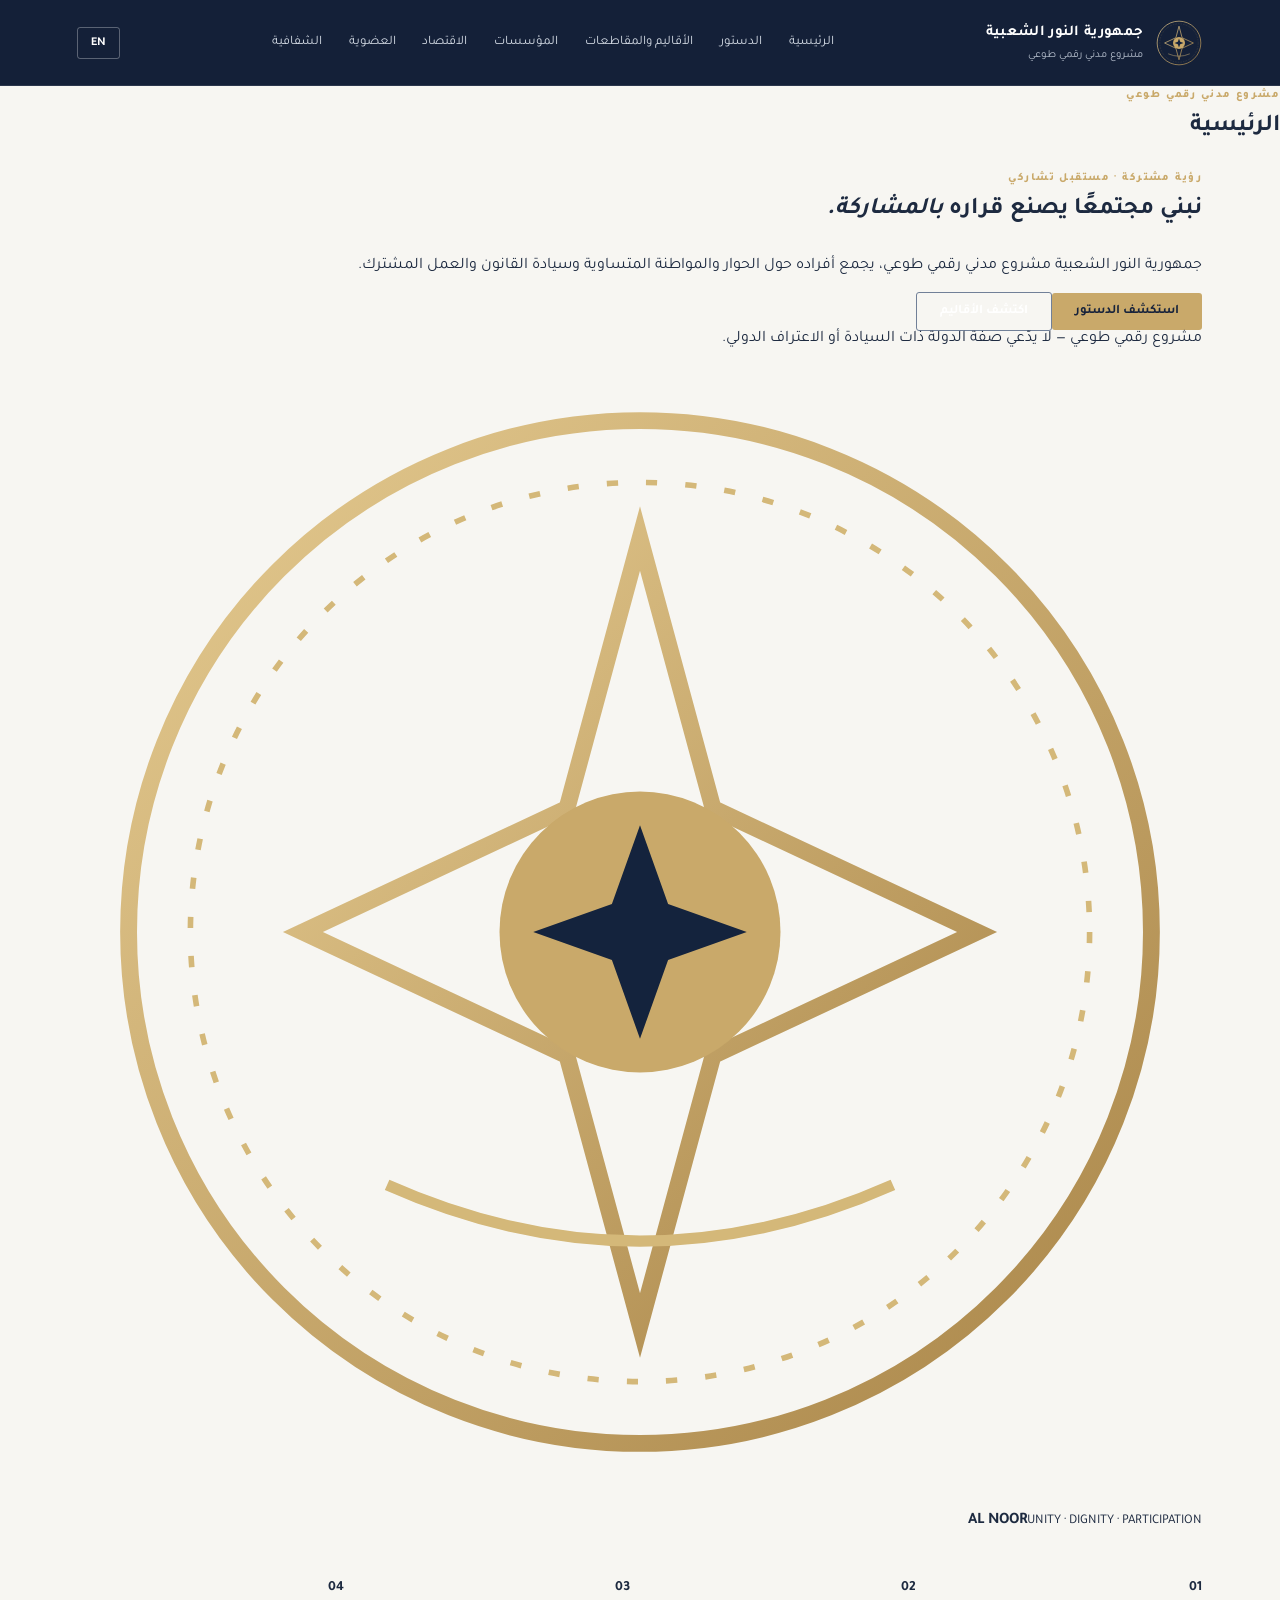
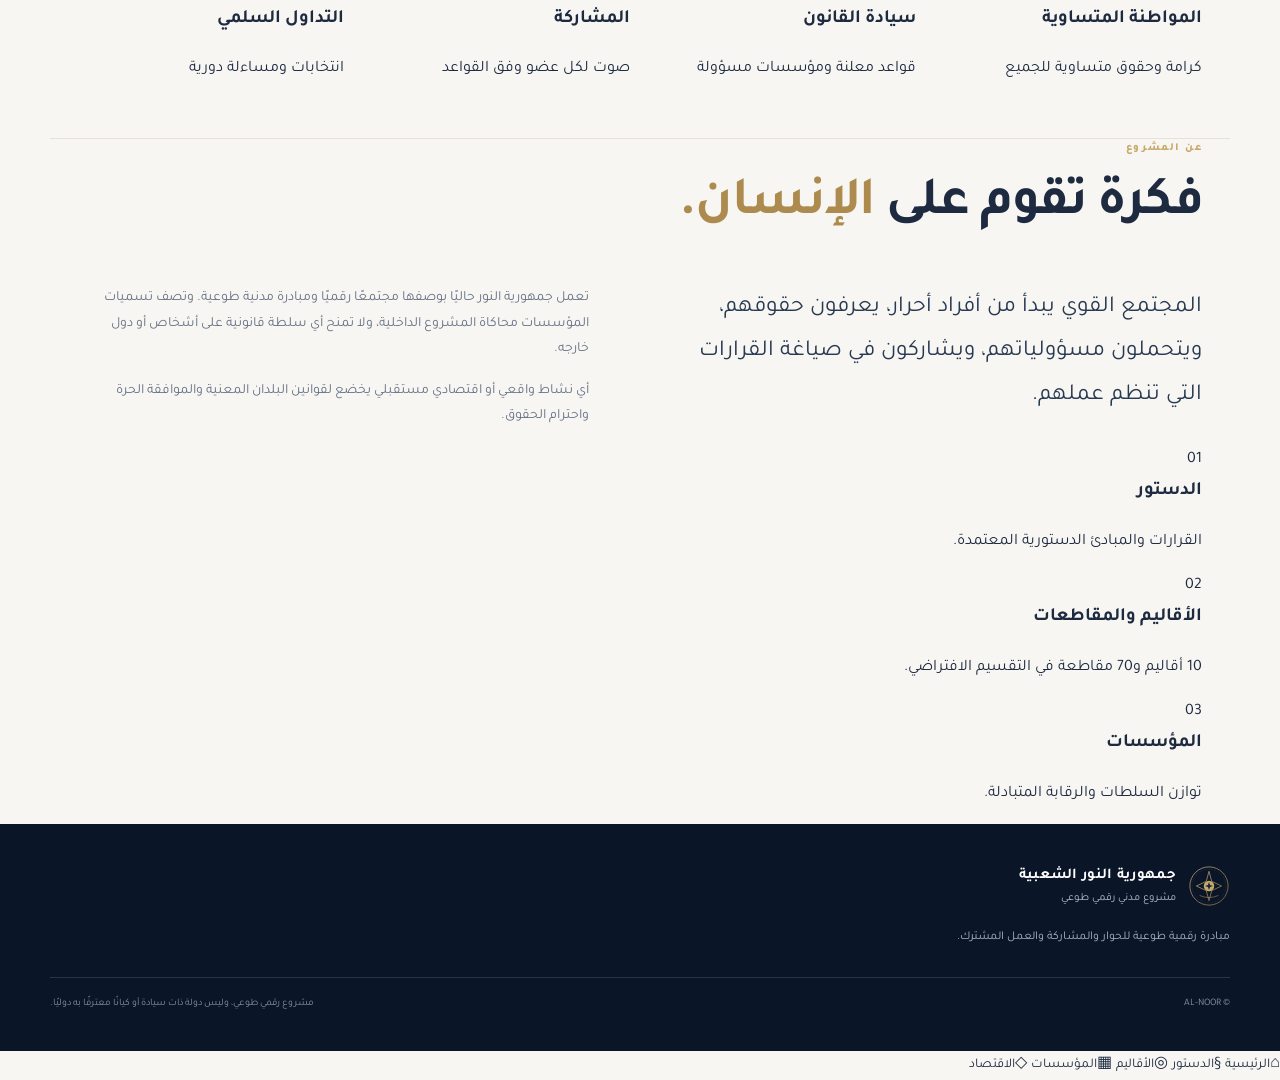
==== commit 717aec04: "Restructure website into separate bilingual pages and add regional directory" ====
--- a/index.html
+++ b/index.html
@@ -1,120 +1,22 @@
 <!doctype html>
-<html lang="ar" dir="rtl">
-<head>
-  <meta charset="utf-8">
-  <meta name="viewport" content="width=device-width, initial-scale=1">
-  <meta name="theme-color" content="#101c35">
-  <meta name="description" content="الموقع الرسمي لمشروع جمهورية النور الشعبية — مجتمع رقمي مدني طوعي قائم على المشاركة وسيادة القانون.">
-  <title>جمهورية النور الشعبية | People's Republic of Al-Noor</title>
-  <link rel="icon" href="assets/emblem.svg" type="image/svg+xml">
-  <link rel="stylesheet" href="style.css">
-  <script src="script.js" defer></script>
-</head>
-<body>
-  <a class="skip-link" href="#main" data-ar="انتقل إلى المحتوى" data-en="Skip to content">انتقل إلى المحتوى</a>
-  <header class="site-header">
-    <a class="brand" href="#home" aria-label="Al-Noor home">
-      <img src="assets/emblem.svg" alt="" class="brand-mark">
-      <span><strong data-ar="جمهورية النور الشعبية" data-en="People's Republic of Al-Noor">جمهورية النور الشعبية</strong><small data-ar="مشروع مدني رقمي طوعي" data-en="Voluntary Digital Civic Project">مشروع مدني رقمي طوعي</small></span>
-    </a>
-    <button class="menu-toggle" id="menuToggle" aria-label="Open navigation" aria-expanded="false">☰</button>
-    <nav class="main-nav" id="mainNav" aria-label="Main navigation">
-      <a href="#about" data-ar="عن الجمهورية" data-en="About">عن الجمهورية</a>
-      <a href="#constitution" data-ar="الدستور" data-en="Constitution">الدستور</a>
-      <a href="#institutions" data-ar="المؤسسات" data-en="Institutions">المؤسسات</a>
-      <a href="#economy" data-ar="الاقتصاد" data-en="Economy">الاقتصاد</a>
-      <a href="#membership" data-ar="العضوية" data-en="Membership">العضوية</a>
-      <a href="#transparency" data-ar="الشفافية" data-en="Transparency">الشفافية</a>
-    </nav>
-    <button class="lang-toggle" id="langToggle" type="button" aria-label="Switch language">EN</button>
-  </header>
-
-  <main id="main">
-    <section class="hero" id="home">
-      <div class="hero-content">
-        <div class="eyebrow"><span></span><span data-ar="رؤية مشتركة · مستقبل تشاركي" data-en="A shared vision · A participatory future">رؤية مشتركة · مستقبل تشاركي</span></div>
-        <h1 data-ar="نبني مجتمعًا<br>يصنع قراره <em>بالمشاركة.</em>" data-en="Building a community<br>shaped through <em>participation.</em>">نبني مجتمعًا<br>يصنع قراره <em>بالمشاركة.</em></h1>
-        <p data-ar="جمهورية النور الشعبية مشروع مدني رقمي طوعي، يجمع أفراده حول الحوار والمواطنة المتساوية وسيادة القانون والعمل المشترك." data-en="The People's Republic of Al-Noor is a voluntary digital civic project bringing people together around dialogue, equal membership, the rule of law, and shared work.">جمهورية النور الشعبية مشروع مدني رقمي طوعي، يجمع أفراده حول الحوار والمواطنة المتساوية وسيادة القانون والعمل المشترك.</p>
-        <div class="hero-actions">
-          <a class="button button-gold" href="#constitution" data-ar="استكشف الدستور" data-en="Explore the Constitution">استكشف الدستور</a>
-          <a class="button button-outline" href="#about" data-ar="اكتشف المشروع" data-en="Discover the project">اكتشف المشروع</a>
-        </div>
-        <div class="hero-note"><span class="note-dot"></span><span data-ar="مشروع رقمي طوعي — لا يدّعي حاليًا صفة الدولة ذات السيادة أو الاعتراف الدولي." data-en="A voluntary digital project — it does not currently claim sovereign-state status or international recognition.">مشروع رقمي طوعي — لا يدّعي حاليًا صفة الدولة ذات السيادة أو الاعتراف الدولي.</span></div>
-      </div>
-      <div class="hero-art" aria-hidden="true">
-        <div class="orbit orbit-one"></div><div class="orbit orbit-two"></div>
-        <div class="seal"><img src="assets/emblem.svg" alt=""><span>AL NOOR</span><small>UNITY · DIGNITY · PARTICIPATION</small></div>
-        <div class="art-caption"><b>01 / 08</b><span data-ar="ميثاق للمستقبل" data-en="A charter for the future">ميثاق للمستقبل</span></div>
-      </div>
-    </section>
-
-    <section class="principles section-wrap" aria-label="Core principles">
-      <div><span class="principle-number">01</span><b data-ar="المواطنة المتساوية" data-en="Equal membership">المواطنة المتساوية</b><small data-ar="كرامة وحقوق متساوية للجميع" data-en="Equal dignity and rights for all">كرامة وحقوق متساوية للجميع</small></div>
-      <div><span class="principle-number">02</span><b data-ar="سيادة القانون" data-en="Rule of law">سيادة القانون</b><small data-ar="قواعد معلنة ومؤسسات مسؤولة" data-en="Published rules and accountable institutions">قواعد معلنة ومؤسسات مسؤولة</small></div>
-      <div><span class="principle-number">03</span><b data-ar="المشاركة" data-en="Participation">المشاركة</b><small data-ar="صوت لكل عضو وفق القواعد" data-en="A voice for every member under the rules">صوت لكل عضو وفق القواعد</small></div>
-      <div><span class="principle-number">04</span><b data-ar="التداول السلمي" data-en="Peaceful transition">التداول السلمي</b><small data-ar="انتخابات ومساءلة دورية" data-en="Regular elections and accountability">انتخابات ومساءلة دورية</small></div>
-    </section>
-
-    <section class="content-section section-wrap" id="about">
-      <div class="section-heading"><span class="kicker" data-ar="01 — من نحن" data-en="01 — WHO WE ARE">01 — من نحن</span><h2 data-ar="فكرة تقوم على <em>الإنسان.</em>" data-en="An idea built around <em>people.</em>">فكرة تقوم على <em>الإنسان.</em></h2></div>
-      <div class="two-column">
-        <p class="lead" data-ar="نؤمن أن المجتمع القوي يبدأ من أفراد أحرار، يعرفون حقوقهم، ويتحملون مسؤولياتهم، ويشاركون في صياغة القرارات التي تنظم عملهم." data-en="We believe a strong community begins with free people who understand their rights, accept their responsibilities, and participate in shaping the rules that guide their shared work.">نؤمن أن المجتمع القوي يبدأ من أفراد أحرار، يعرفون حقوقهم، ويتحملون مسؤولياتهم، ويشاركون في صياغة القرارات التي تنظم عملهم.</p>
-        <div class="body-copy"><p data-ar="تعمل جمهورية النور حاليًا بوصفها مجتمعًا رقميًا ومبادرة مدنية طوعية. وتُستخدم تسميات مثل الرئاسة والبرلمان والحكومة لوصف مؤسسات المشروع الداخلية ومحاكاته الدستورية، ولا تمنح بذاتها سلطات قانونية على أي دولة أو شخص خارج المشروع." data-en="Al-Noor currently operates as a digital community and voluntary civic initiative. Terms such as presidency, parliament, and government describe its internal project institutions and constitutional simulation; they do not create legal authority over any country or anyone outside the project.">تعمل جمهورية النور حاليًا بوصفها مجتمعًا رقميًا ومبادرة مدنية طوعية. وتُستخدم تسميات مثل الرئاسة والبرلمان والحكومة لوصف مؤسسات المشروع الداخلية ومحاكاته الدستورية، ولا تمنح بذاتها سلطات قانونية على أي دولة أو شخص خارج المشروع.</p><p data-ar="أي تطور مستقبلي نحو نشاط عام أو اقتصادي أو قانوني سيظل خاضعًا لقوانين البلدان المعنية، وللموافقة الحرة، واحترام حقوق الإنسان والسيادة." data-en="Any future public, economic, or legal activity remains subject to the laws of the countries concerned, free consent, respect for human rights, and sovereignty.">أي تطور مستقبلي نحو نشاط عام أو اقتصادي أو قانوني سيظل خاضعًا لقوانين البلدان المعنية، وللموافقة الحرة، واحترام حقوق الإنسان والسيادة.</p></div>
-      </div>
-    </section>
-
-    <section class="constitution-section" id="constitution">
-      <div class="section-wrap">
-        <div class="section-heading light"><span class="kicker" data-ar="02 — الإطار الدستوري" data-en="02 — CONSTITUTIONAL FRAMEWORK">02 — الإطار الدستوري</span><h2 data-ar="الدستور هو <em>مرجعنا.</em>" data-en="The Constitution is our <em>reference.</em>">الدستور هو <em>مرجعنا.</em></h2><p data-ar="المبادئ والاختيارات الدستورية المعتمدة في المرحلة التأسيسية." data-en="The principles and constitutional choices adopted for the founding phase.">المبادئ والاختيارات الدستورية المعتمدة في المرحلة التأسيسية.</p></div>
-        <div class="constitution-grid">
-          <article class="constitution-card"><span>01</span><h3 data-ar="المجلس الرئاسي" data-en="Presidential Council">المجلس الرئاسي</h3><p data-ar="يتكون من 33 عضوًا ينتخبهم المواطنون، ولكل عضو صوت واحد متساوٍ. مدة العضوية أربع سنوات، وتجدد مرة واحدة فقط." data-en="Consists of 33 members elected by citizens, each with one equal vote. Members serve four-year terms, renewable once only.">يتكون من 33 عضوًا ينتخبهم المواطنون، ولكل عضو صوت واحد متساوٍ. مدة العضوية أربع سنوات، وتجدد مرة واحدة فقط.</p></article>
-          <article class="constitution-card"><span>02</span><h3 data-ar="رئيس الدولة" data-en="Head of State">رئيس الدولة</h3><p data-ar="ينتخبه أعضاء المجلس الرئاسي من بينهم. يمثل الدولة ويكون واجهتها ورمزها، ولا يملك صوتًا أو صلاحية إضافية على بقية الأعضاء." data-en="Chosen by the Presidential Council from among its members. Represents the state as its public symbol and face, with no additional vote or authority over other members.">ينتخبه أعضاء المجلس الرئاسي من بينهم. يمثل الدولة ويكون واجهتها ورمزها، ولا يملك صوتًا أو صلاحية إضافية على بقية الأعضاء.</p></article>
-          <article class="constitution-card"><span>03</span><h3 data-ar="البرلمان" data-en="Parliament">البرلمان</h3><p data-ar="يتكون من مجلس النواب ومجلس الشيوخ، وينتخب المواطنون أعضاء المجلسين مباشرة." data-en="Consists of the House of Representatives and the Senate, both directly elected by citizens.">يتكون من مجلس النواب ومجلس الشيوخ، وينتخب المواطنون أعضاء المجلسين مباشرة.</p></article>
-          <article class="constitution-card"><span>04</span><h3 data-ar="رئيس الحكومة" data-en="Head of Government">رئيس الحكومة</h3><p data-ar="ينتخبه المواطنون مباشرة، ويختار أعضاء حكومته بنفسه، ويتولى إدارة الوزارات والسياسات التنفيذية." data-en="Elected directly by citizens, appoints the members of the government, and directs ministries and executive policy.">ينتخبه المواطنون مباشرة، ويختار أعضاء حكومته بنفسه، ويتولى إدارة الوزارات والسياسات التنفيذية.</p></article>
-          <article class="constitution-card"><span>05</span><h3 data-ar="الرقابة المتبادلة" data-en="Mutual oversight">الرقابة المتبادلة</h3><p data-ar="يراقب البرلمان الحكومة ويملك سحب الثقة منها. ويراقب المجلس الرئاسي أعمال البرلمان دستوريًا، ويحيل المخالفات إلى المحكمة المختصة دون عزل أعضائه أو معاقبتهم بنفسه." data-en="Parliament oversees the government and may withdraw confidence. The Presidential Council reviews Parliament's constitutional conduct and refers alleged violations to the competent court; it cannot itself remove or punish legislators.">يراقب البرلمان الحكومة ويملك سحب الثقة منها. ويراقب المجلس الرئاسي أعمال البرلمان دستوريًا، ويحيل المخالفات إلى المحكمة المختصة دون عزل أعضائه أو معاقبتهم بنفسه.</p></article>
-          <article class="constitution-card"><span>06</span><h3 data-ar="المحكمة الدستورية العليا" data-en="Supreme Constitutional Court">المحكمة الدستورية العليا</h3><p data-ar="مستقلة عن المؤسسات الثلاث، وتفصل في النزاعات الدستورية وتراقب دستورية القوانين. يرشح قضاتها المجلس الرئاسي والبرلمان وهيئة قضائية مستقلة، وفق أغلبية معززة." data-en="Independent of the three institutions, it resolves constitutional disputes and reviews the constitutionality of laws. Its judges are nominated by the Presidential Council, Parliament, and an independent judicial body, subject to an enhanced-majority approval process.">مستقلة عن المؤسسات الثلاث، وتفصل في النزاعات الدستورية وتراقب دستورية القوانين. يرشح قضاتها المجلس الرئاسي والبرلمان وهيئة قضائية مستقلة، وفق أغلبية معززة.</p></article>
-          <article class="constitution-card"><span>07</span><h3 data-ar="الأقاليم والمقاطعات الافتراضية" data-en="Virtual Regions and Districts">الأقاليم والمقاطعات الافتراضية</h3><p data-ar="ينظم المواطنون في أقاليم ومقاطعات افتراضية، وتُبنى دوائر انتخاب مجلس النواب ومجلس الشيوخ على هذا التقسيم." data-en="Citizens are organized into virtual regions and districts, which form the electoral constituencies for both parliamentary chambers.">ينظم المواطنون في أقاليم ومقاطعات افتراضية، وتُبنى دوائر انتخاب مجلس النواب ومجلس الشيوخ على هذا التقسيم.</p></article>
-          <article class="constitution-card"><span>08</span><h3 data-ar="الانتقال بين المقاطعات" data-en="Changing Districts">الانتقال بين المقاطعات</h3><p data-ar="يجوز للمواطن تغيير مقاطعته والتصويت فيها بعد اعتماد التسجيل. ويشترط مرور ثلاث سنوات على تسجيل الانتقال قبل الترشح لعضوية أي من المجلسين في المقاطعة الجديدة." data-en="A citizen may change districts and vote in the new district once registration is approved. Three years must pass after registration before the citizen may run for either chamber in the new district.">يجوز للمواطن تغيير مقاطعته والتصويت فيها بعد اعتماد التسجيل. ويشترط مرور ثلاث سنوات على تسجيل الانتقال قبل الترشح لعضوية أي من المجلسين في المقاطعة الجديدة.</p></article>
-          <article class="constitution-card"><span>09</span><h3 data-ar="اختصاصات المجلسين" data-en="Roles of the Two Chambers">اختصاصات المجلسين</h3><p data-ar="يمثل مجلس النواب المواطنين ويتولى التشريع والرقابة الحكومية. ويراجع مجلس الشيوخ القوانين والاتفاقيات والسياسات الاستراتيجية طويلة الأجل." data-en="The House represents citizens and leads legislation and government oversight. The Senate reviews laws, agreements, and long-term strategic policies.">يمثل مجلس النواب المواطنين ويتولى التشريع والرقابة الحكومية. ويراجع مجلس الشيوخ القوانين والاتفاقيات والسياسات الاستراتيجية طويلة الأجل.</p></article>
-          <article class="constitution-card"><span>10</span><h3 data-ar="الاقتصاد" data-en="Economy">الاقتصاد</h3><p data-ar="اقتصاد مختلط يجمع المشروعات الخاصة والتعاونيات والمشروعات العامة." data-en="A mixed economy combining private enterprises, cooperatives, and public projects.">اقتصاد مختلط يجمع المشروعات الخاصة والتعاونيات والمشروعات العامة.</p></article>
-        </div>
-        <div class="constitution-footnote"><b data-ar="تفاصيل انتخابية قيد الاستكمال" data-en="Electoral details still to be completed">تفاصيل انتخابية قيد الاستكمال</b><p data-ar="لم يُحدد بعد عدد الأقاليم والمقاطعات، أو طريقة توزيع المقاعد بين المقاطعات، أو عدد مقاعد كل مجلس، أو التفاصيل الإجرائية للانتخابات. كما ستُستكمل قواعد تعيين القضاة ومدد خدمتهم ونصاب الموافقة المعزز. لا تصبح هذه التفاصيل نافذة إلا بعد اعتمادها ونشرها." data-en="The number of regions and districts, the method for allocating seats among districts, the size of each chamber, and detailed election procedures have not yet been determined. Judicial appointment procedures, terms of service, and the enhanced approval threshold also remain to be specified. These details take effect only after formal adoption and publication.">لم يُحدد بعد عدد الأقاليم والمقاطعات، أو طريقة توزيع المقاعد بين المقاطعات، أو عدد مقاعد كل مجلس، أو التفاصيل الإجرائية للانتخابات. كما ستُستكمل قواعد تعيين القضاة ومدد خدمتهم ونصاب الموافقة المعزز. لا تصبح هذه التفاصيل نافذة إلا بعد اعتمادها ونشرها.</p></div>
-      </div>
-    </section>
-
-    <section class="content-section section-wrap" id="institutions">
-      <div class="section-heading"><span class="kicker" data-ar="03 — مؤسسات المشروع" data-en="03 — PROJECT INSTITUTIONS">03 — مؤسسات المشروع</span><h2 data-ar="توازن في <em>المسؤولية.</em>" data-en="A balance of <em>responsibility.</em>">توازن في <em>المسؤولية.</em></h2></div>
-      <div class="institution-list">
-        <article><div class="institution-icon">P</div><div><h3 data-ar="المجلس الرئاسي" data-en="Presidential Council">المجلس الرئاسي</h3><p data-ar="يتكون من 33 عضوًا منتخبًا، ويمثل رأس الدولة. ينتخب المجلس رئيسه من بين أعضائه، ويراقب الالتزام الدستوري في عمل البرلمان ويحيل المخالفات للمحكمة المختصة." data-en="A 33-member elected body forming the head of state. It elects its chair from among its members and reviews Parliament's constitutional compliance, referring alleged violations to the competent court.">يتكون من 33 عضوًا منتخبًا، ويمثل رأس الدولة. ينتخب المجلس رئيسه من بين أعضائه، ويراقب الالتزام الدستوري في عمل البرلمان ويحيل المخالفات للمحكمة المختصة.</p></div><span data-ar="رأس الدولة" data-en="Head of State">رأس الدولة</span></article>
-        <article><div class="institution-icon">L</div><div><h3 data-ar="البرلمان" data-en="Parliament">البرلمان</h3><p data-ar="مجلس النواب ومجلس الشيوخ، وكلاهما منتخب مباشرة من المواطنين. يسن القوانين ويراقب الحكومة ويحاسبها، ويملك سحب الثقة منها وفق الدستور." data-en="The House of Representatives and the Senate, both directly elected by citizens. It legislates, oversees the government, holds it accountable, and may withdraw confidence under the Constitution.">مجلس النواب ومجلس الشيوخ، وكلاهما منتخب مباشرة من المواطنين. يسن القوانين ويراقب الحكومة ويحاسبها، ويملك سحب الثقة منها وفق الدستور.</p></div><span data-ar="سلطة تشريعية ورقابية" data-en="Legislative & oversight">سلطة تشريعية ورقابية</span></article>
-        <article><div class="institution-icon">G</div><div><h3 data-ar="الحكومة" data-en="Government">الحكومة</h3><p data-ar="يرأسها رئيس ينتخبه المواطنون مباشرة، ويختار أعضاءها بنفسه، ويدير الوزارات والسياسات التنفيذية، ويخضع للمساءلة البرلمانية." data-en="Led by a Prime Minister elected directly by citizens, who selects the ministers and directs executive policy, subject to parliamentary accountability.">يرأسها رئيس ينتخبه المواطنون مباشرة، ويختار أعضاءها بنفسه، ويدير الوزارات والسياسات التنفيذية، ويخضع للمساءلة البرلمانية.</p></div><span data-ar="سلطة تنفيذية حكومية" data-en="Government executive">سلطة تنفيذية حكومية</span></article>
-        <article><div class="institution-icon">J</div><div><h3 data-ar="المحكمة الدستورية العليا" data-en="Supreme Constitutional Court">المحكمة الدستورية العليا</h3><p data-ar="سلطة قضائية مستقلة تفصل في النزاعات الدستورية وتراجع دستورية القوانين، وتبت في المسائل والعقوبات الداخلة في اختصاصها وفق ضمانات المحاكمة العادلة." data-en="An independent judicial authority resolving constitutional disputes and reviewing laws, and deciding matters and sanctions within its jurisdiction under fair-hearing safeguards.">سلطة قضائية مستقلة تفصل في النزاعات الدستورية وتراجع دستورية القوانين، وتبت في المسائل والعقوبات الداخلة في اختصاصها وفق ضمانات المحاكمة العادلة.</p></div><span data-ar="سلطة قضائية مستقلة" data-en="Independent judiciary">سلطة قضائية مستقلة</span></article>
-      </div>
-    </section>
-
-    <section class="economy-section" id="economy"><div class="section-wrap economy-layout">
-      <div><span class="kicker" data-ar="04 — الاقتصاد والتنمية" data-en="04 — ECONOMY & DEVELOPMENT">04 — الاقتصاد والتنمية</span><h2 data-ar="فرص تُبنى<br>بالعمل <em>المشترك.</em>" data-en="Opportunities built<br>through <em>shared work.</em>">فرص تُبنى<br>بالعمل <em>المشترك.</em></h2><p data-ar="اختير الاقتصاد المختلط إطارًا للمشروع، مع البدء بالخدمات الرقمية بوصفها مجالًا أوليًا للتعاون وتبادل الخبرات." data-en="A mixed economy was selected as the project's framework, starting with digital services as an initial field for cooperation and skill-sharing.">اختير الاقتصاد المختلط إطارًا للمشروع، مع البدء بالخدمات الرقمية بوصفها مجالًا أوليًا للتعاون وتبادل الخبرات.</p></div>
-      <div class="economy-types">
-        <article><span>01</span><div><h3 data-ar="القطاع الخاص" data-en="Private sector">القطاع الخاص</h3><p data-ar="مشروعات مستقلة يملكها أفراد أو شركاء." data-en="Independent ventures owned by individuals or partners.">مشروعات مستقلة يملكها أفراد أو شركاء.</p></div></article>
-        <article><span>02</span><div><h3 data-ar="القطاع التعاوني" data-en="Cooperative sector">القطاع التعاوني</h3><p data-ar="مشروعات يشارك أعضاؤها في ملكيتها وإدارتها وفق قواعد معلنة." data-en="Ventures whose members share ownership and governance under published rules.">مشروعات يشارك أعضاؤها في ملكيتها وإدارتها وفق قواعد معلنة.</p></div></article>
-        <article><span>03</span><div><h3 data-ar="القطاع العام" data-en="Public sector">القطاع العام</h3><p data-ar="مشروعات مملوكة للمشروع وتدار بشفافية ومساءلة." data-en="Projects owned by the initiative and managed transparently and accountably.">مشروعات مملوكة للمشروع وتدار بشفافية ومساءلة.</p></div></article>
-      </div>
-    </div></section>
-
-    <section class="content-section section-wrap" id="membership">
-      <div class="section-heading"><span class="kicker" data-ar="05 — العضوية والمواطنة" data-en="05 — MEMBERSHIP">05 — العضوية والمواطنة</span><h2 data-ar="مكان لكل صوت <em>مسؤول.</em>" data-en="A place for every <em>responsible voice.</em>">مكان لكل صوت <em>مسؤول.</em></h2></div>
-      <div class="membership-panel"><div><h3 data-ar="العضوية مفتوحة بطلب" data-en="Membership by application">العضوية مفتوحة بطلب</h3><p data-ar="تُتاح العضوية للراغبين بعد تقديم طلب وقبوله وفق إجراءات معلنة ومتساوية. ولا يجوز التمييز بين الأعضاء بسبب آرائهم أو خلفياتهم." data-en="Membership is open to applicants whose requests are accepted under published and equal procedures. Members must not be discriminated against because of their opinions or backgrounds.">تُتاح العضوية للراغبين بعد تقديم طلب وقبوله وفق إجراءات معلنة ومتساوية. ولا يجوز التمييز بين الأعضاء بسبب آرائهم أو خلفياتهم.</p></div><ul><li data-ar="حق المشاركة وإبداء الرأي" data-en="Right to participate and express views">حق المشاركة وإبداء الرأي</li><li data-ar="حق الاطلاع على القرارات المنشورة" data-en="Access to published decisions">حق الاطلاع على القرارات المنشورة</li><li data-ar="حق الاعتراض والانسحاب طوعًا" data-en="Right to object and withdraw voluntarily">حق الاعتراض والانسحاب طوعًا</li><li data-ar="احترام خصوصية الأعضاء وبياناتهم" data-en="Respect for members' privacy and data">احترام خصوصية الأعضاء وبياناتهم</li></ul></div>
-      <p class="small-note" data-ar="لا تجمع بيانات حساسة أو أموالًا باسم المشروع دون سياسة واضحة وموافقة صريحة وإجراءات قانونية مناسبة. وأي ترتيبات مالية أو تعاقدية حقيقية يجب أن تتم عبر بالغ مؤهل وبما يتفق مع القوانين المعمول بها." data-en="Do not collect sensitive data or money in the project's name without a clear policy, explicit consent, and appropriate legal procedures. Real financial or contractual arrangements must be handled by a qualified adult in accordance with applicable law.">لا تجمع بيانات حساسة أو أموالًا باسم المشروع دون سياسة واضحة وموافقة صريحة وإجراءات قانونية مناسبة. وأي ترتيبات مالية أو تعاقدية حقيقية يجب أن تتم عبر بالغ مؤهل وبما يتفق مع القوانين المعمول بها.</p>
-    </section>
-
-    <section class="transparency-section" id="transparency"><div class="section-wrap">
-      <div class="section-heading light"><span class="kicker" data-ar="06 — الشفافية والمساءلة" data-en="06 — TRANSPARENCY & ACCOUNTABILITY">06 — الشفافية والمساءلة</span><h2 data-ar="الثقة تبدأ من <em>الوضوح.</em>" data-en="Trust begins with <em>clarity.</em>">الثقة تبدأ من <em>الوضوح.</em></h2><p data-ar="نلتزم بأن تكون القواعد والقرارات والموارد واضحة وقابلة للمراجعة." data-en="We aim to make rules, decisions, and resources clear and reviewable.">نلتزم بأن تكون القواعد والقرارات والموارد واضحة وقابلة للمراجعة.</p></div>
-      <div class="transparency-grid"><div><b>01</b><h3 data-ar="نشر القرارات" data-en="Published decisions">نشر القرارات</h3><p data-ar="إتاحة القرارات المعتمدة وأسبابها للأعضاء." data-en="Make adopted decisions and their reasons available to members.">إتاحة القرارات المعتمدة وأسبابها للأعضاء.</p></div><div><b>02</b><h3 data-ar="مراجعة الموارد" data-en="Resource review">مراجعة الموارد</h3><p data-ar="توثيق الإيرادات والمصروفات عند بدء أي نشاط مالي." data-en="Document income and expenses before any financial activity begins.">توثيق الإيرادات والمصروفات عند بدء أي نشاط مالي.</p></div><div><b>03</b><h3 data-ar="المساءلة" data-en="Accountability">المساءلة</h3><p data-ar="تطبيق قواعد معلنة للتحقيق في المخالفات وتسوية الشكاوى." data-en="Apply published procedures to review misconduct and resolve complaints.">تطبيق قواعد معلنة للتحقيق في المخالفات وتسوية الشكاوى.</p></div></div>
-    </div></section>
-
-    <section class="closing section-wrap"><img src="assets/emblem.svg" alt="" class="closing-emblem"><span class="kicker" data-ar="معًا نحو مستقبل أفضل" data-en="TOGETHER TOWARD A BETTER FUTURE">معًا نحو مستقبل أفضل</span><h2 data-ar="النور يبدأ <em>بالمشاركة.</em>" data-en="A brighter future starts with <em>participation.</em>">النور يبدأ <em>بالمشاركة.</em></h2><p data-ar="هذه بداية مشروع يتطور بالحوار والعمل واحترام الإنسان." data-en="This is the beginning of a project that grows through dialogue, work, and respect for people.">هذه بداية مشروع يتطور بالحوار والعمل واحترام الإنسان.</p><a href="#home" class="text-link" data-ar="العودة إلى الأعلى ↑" data-en="Back to top ↑">العودة إلى الأعلى ↑</a></section>
-  </main>
-
-  <footer class="site-footer"><div class="footer-inner"><div class="footer-brand"><img src="assets/emblem.svg" alt=""><span><b data-ar="جمهورية النور الشعبية" data-en="People's Republic of Al-Noor">جمهورية النور الشعبية</b><small data-ar="مشروع مدني رقمي طوعي" data-en="Voluntary Digital Civic Project">مشروع مدني رقمي طوعي</small></span></div><p data-ar="مبادرة رقمية طوعية للحوار والمشاركة والعمل المشترك." data-en="A voluntary digital initiative for dialogue, participation, and shared work.">مبادرة رقمية طوعية للحوار والمشاركة والعمل المشترك.</p><div class="footer-bottom"><span>© <span id="year"></span> AL-NOOR</span><span data-ar="ليست دولة ذات سيادة أو كيانًا معترفًا به دوليًا." data-en="Not a sovereign state or an internationally recognized entity.">ليست دولة ذات سيادة أو كيانًا معترفًا به دوليًا.</span></div></div></footer>
-</body>
-</html>+<html lang="ar" dir="rtl"><head><meta charset="utf-8"><meta name="viewport" content="width=device-width, initial-scale=1"><meta name="theme-color" content="#101c35"><meta name="description" content="الموقع الرسمي لمشروع جمهورية النور الشعبية — مجتمع رقمي مدني طوعي."><title>الرئيسية | جمهورية النور الشعبية</title><link rel="icon" href="assets/emblem.svg" type="image/svg+xml"><link rel="stylesheet" href="style.css"><script src="script.js" defer></script></head>
+<body><a class="skip-link" href="#main" data-ar="انتقل إلى المحتوى" data-en="Skip to content">انتقل إلى المحتوى</a>
+<header class="site-header">
+ <a class="brand" href="index.html"><img src="assets/emblem.svg" alt="" class="brand-mark"><span><strong data-ar="جمهورية النور الشعبية" data-en="People's Republic of Al-Noor">جمهورية النور الشعبية</strong><small data-ar="مشروع مدني رقمي طوعي" data-en="Voluntary Digital Civic Project">مشروع مدني رقمي طوعي</small></span></a>
+ <button class="menu-toggle" id="menuToggle" aria-label="فتح القائمة" aria-expanded="false">☰</button>
+ <nav class="main-nav" id="mainNav" aria-label="التنقل الرئيسي">
+  <a href="index.html" data-ar="الرئيسية" data-en="Home">الرئيسية</a><a href="constitution.html" data-ar="الدستور" data-en="Constitution">الدستور</a><a href="regions.html" data-ar="الأقاليم والمقاطعات" data-en="Regions & Districts">الأقاليم والمقاطعات</a><a href="institutions.html" data-ar="المؤسسات" data-en="Institutions">المؤسسات</a><a href="economy.html" data-ar="الاقتصاد" data-en="Economy">الاقتصاد</a><a href="membership.html" data-ar="العضوية" data-en="Membership">العضوية</a><a href="transparency.html" data-ar="الشفافية" data-en="Transparency">الشفافية</a>
+ </nav><button class="lang-toggle" id="langToggle" type="button">EN</button>
+</header><main id="main"><section class="page-hero"><div class="page-hero-inner"><span class="kicker" data-ar="مشروع مدني رقمي طوعي" data-en="VOLUNTARY DIGITAL CIVIC PROJECT">مشروع مدني رقمي طوعي</span><h1 data-ar="الرئيسية" data-en="Home">الرئيسية</h1></div></section>
+<section class="home-hero section-wrap"><div class="home-copy"><span class="eyebrow" data-ar="رؤية مشتركة · مستقبل تشاركي" data-en="A shared vision · A participatory future">رؤية مشتركة · مستقبل تشاركي</span><h2 data-ar="نبني مجتمعًا يصنع قراره <em>بالمشاركة.</em>" data-en="Building a community shaped through <em>participation.</em>">نبني مجتمعًا يصنع قراره <em>بالمشاركة.</em></h2><p data-ar="جمهورية النور الشعبية مشروع مدني رقمي طوعي، يجمع أفراده حول الحوار والمواطنة المتساوية وسيادة القانون والعمل المشترك." data-en="The People's Republic of Al-Noor is a voluntary digital civic project bringing people together around dialogue, equal membership, the rule of law, and shared work.">جمهورية النور الشعبية مشروع مدني رقمي طوعي، يجمع أفراده حول الحوار والمواطنة المتساوية وسيادة القانون والعمل المشترك.</p><div class="actions"><a class="button button-gold" href="constitution.html" data-ar="استكشف الدستور" data-en="Explore the constitution">استكشف الدستور</a><a class="button button-outline" href="regions.html" data-ar="اكتشف الأقاليم" data-en="Explore the regions">اكتشف الأقاليم</a></div><p class="notice" data-ar="مشروع رقمي طوعي — لا يدّعي صفة الدولة ذات السيادة أو الاعتراف الدولي." data-en="A voluntary digital project — it does not claim sovereign-state status or international recognition.">مشروع رقمي طوعي — لا يدّعي صفة الدولة ذات السيادة أو الاعتراف الدولي.</p></div><div class="hero-seal"><img src="assets/emblem.svg" alt=""><b>AL NOOR</b><small>UNITY · DIGNITY · PARTICIPATION</small></div></section>
+<section class="section-wrap principles"><article><b>01</b><h3 data-ar="المواطنة المتساوية" data-en="Equal membership">المواطنة المتساوية</h3><p data-ar="كرامة وحقوق متساوية للجميع" data-en="Equal dignity and rights for all">كرامة وحقوق متساوية للجميع</p></article><article><b>02</b><h3 data-ar="سيادة القانون" data-en="Rule of law">سيادة القانون</h3><p data-ar="قواعد معلنة ومؤسسات مسؤولة" data-en="Published rules and accountable institutions">قواعد معلنة ومؤسسات مسؤولة</p></article><article><b>03</b><h3 data-ar="المشاركة" data-en="Participation">المشاركة</h3><p data-ar="صوت لكل عضو وفق القواعد" data-en="A voice for every member under the rules">صوت لكل عضو وفق القواعد</p></article><article><b>04</b><h3 data-ar="التداول السلمي" data-en="Peaceful transition">التداول السلمي</h3><p data-ar="انتخابات ومساءلة دورية" data-en="Regular elections and accountability">انتخابات ومساءلة دورية</p></article></section>
+<section class="section-wrap content-block"><div class="section-heading"><span class="kicker" data-ar="عن المشروع" data-en="ABOUT THE PROJECT">عن المشروع</span><h2 data-ar="فكرة تقوم على <em>الإنسان.</em>" data-en="An idea built around <em>people.</em>">فكرة تقوم على <em>الإنسان.</em></h2></div><div class="two-column"><p class="lead" data-ar="المجتمع القوي يبدأ من أفراد أحرار، يعرفون حقوقهم، ويتحملون مسؤولياتهم، ويشاركون في صياغة القرارات التي تنظم عملهم." data-en="A strong community begins with free people who understand their rights, accept their responsibilities, and participate in shaping shared rules.">المجتمع القوي يبدأ من أفراد أحرار، يعرفون حقوقهم، ويتحملون مسؤولياتهم، ويشاركون في صياغة القرارات التي تنظم عملهم.</p><div class="body-copy"><p data-ar="تعمل جمهورية النور حاليًا بوصفها مجتمعًا رقميًا ومبادرة مدنية طوعية. وتصف تسميات المؤسسات محاكاة المشروع الداخلية، ولا تمنح أي سلطة قانونية على أشخاص أو دول خارجه." data-en="Al-Noor currently operates as a digital community and voluntary civic initiative. Institutional titles describe its internal simulation and create no legal authority over people or countries outside it.">تعمل جمهورية النور حاليًا بوصفها مجتمعًا رقميًا ومبادرة مدنية طوعية. وتصف تسميات المؤسسات محاكاة المشروع الداخلية، ولا تمنح أي سلطة قانونية على أشخاص أو دول خارجه.</p><p data-ar="أي نشاط واقعي أو اقتصادي مستقبلي يخضع لقوانين البلدان المعنية والموافقة الحرة واحترام الحقوق." data-en="Any real-world or future economic activity remains subject to applicable laws, free consent, and respect for rights.">أي نشاط واقعي أو اقتصادي مستقبلي يخضع لقوانين البلدان المعنية والموافقة الحرة واحترام الحقوق.</p></div></div></section>
+<section class="feature-band"><div class="section-wrap feature-grid"><a href="constitution.html"><span>01</span><h3 data-ar="الدستور" data-en="Constitution">الدستور</h3><p data-ar="القرارات والمبادئ الدستورية المعتمدة." data-en="Adopted constitutional principles and decisions.">القرارات والمبادئ الدستورية المعتمدة.</p></a><a href="regions.html"><span>02</span><h3 data-ar="الأقاليم والمقاطعات" data-en="Regions & districts">الأقاليم والمقاطعات</h3><p data-ar="10 أقاليم و70 مقاطعة في التقسيم الافتراضي." data-en="10 regions and 70 districts in the virtual structure.">10 أقاليم و70 مقاطعة في التقسيم الافتراضي.</p></a><a href="institutions.html"><span>03</span><h3 data-ar="المؤسسات" data-en="Institutions">المؤسسات</h3><p data-ar="توازن السلطات والرقابة المتبادلة." data-en="Institutional balance and mutual oversight.">توازن السلطات والرقابة المتبادلة.</p></a></div></section></main>
+<footer class="site-footer"><div class="footer-inner"><div class="footer-brand"><img src="assets/emblem.svg" alt=""><span><b data-ar="جمهورية النور الشعبية" data-en="People's Republic of Al-Noor">جمهورية النور الشعبية</b><small data-ar="مشروع مدني رقمي طوعي" data-en="Voluntary Digital Civic Project">مشروع مدني رقمي طوعي</small></span></div><p data-ar="مبادرة رقمية طوعية للحوار والمشاركة والعمل المشترك." data-en="A voluntary digital initiative for dialogue, participation, and shared work.">مبادرة رقمية طوعية للحوار والمشاركة والعمل المشترك.</p><div class="footer-bottom"><span>© <span id="year"></span> AL-NOOR</span><span data-ar="مشروع رقمي طوعي، وليس دولة ذات سيادة أو كيانًا معترفًا به دوليًا." data-en="A voluntary digital project, not a sovereign state or internationally recognized entity.">مشروع رقمي طوعي، وليس دولة ذات سيادة أو كيانًا معترفًا به دوليًا.</span></div></div></footer>
+<nav class="bottom-nav" aria-label="التنقل السريع">
+ <a href="index.html"><span>⌂</span><small data-ar="الرئيسية" data-en="Home">الرئيسية</small></a>
+ <a href="constitution.html"><span>§</span><small data-ar="الدستور" data-en="Charter">الدستور</small></a>
+ <a href="regions.html"><span>◎</span><small data-ar="الأقاليم" data-en="Regions">الأقاليم</small></a>
+ <a href="institutions.html"><span>▦</span><small data-ar="المؤسسات" data-en="Institutions">المؤسسات</small></a>
+ <a href="economy.html"><span>◇</span><small data-ar="الاقتصاد" data-en="Economy">الاقتصاد</small></a>
+</nav></body></html>
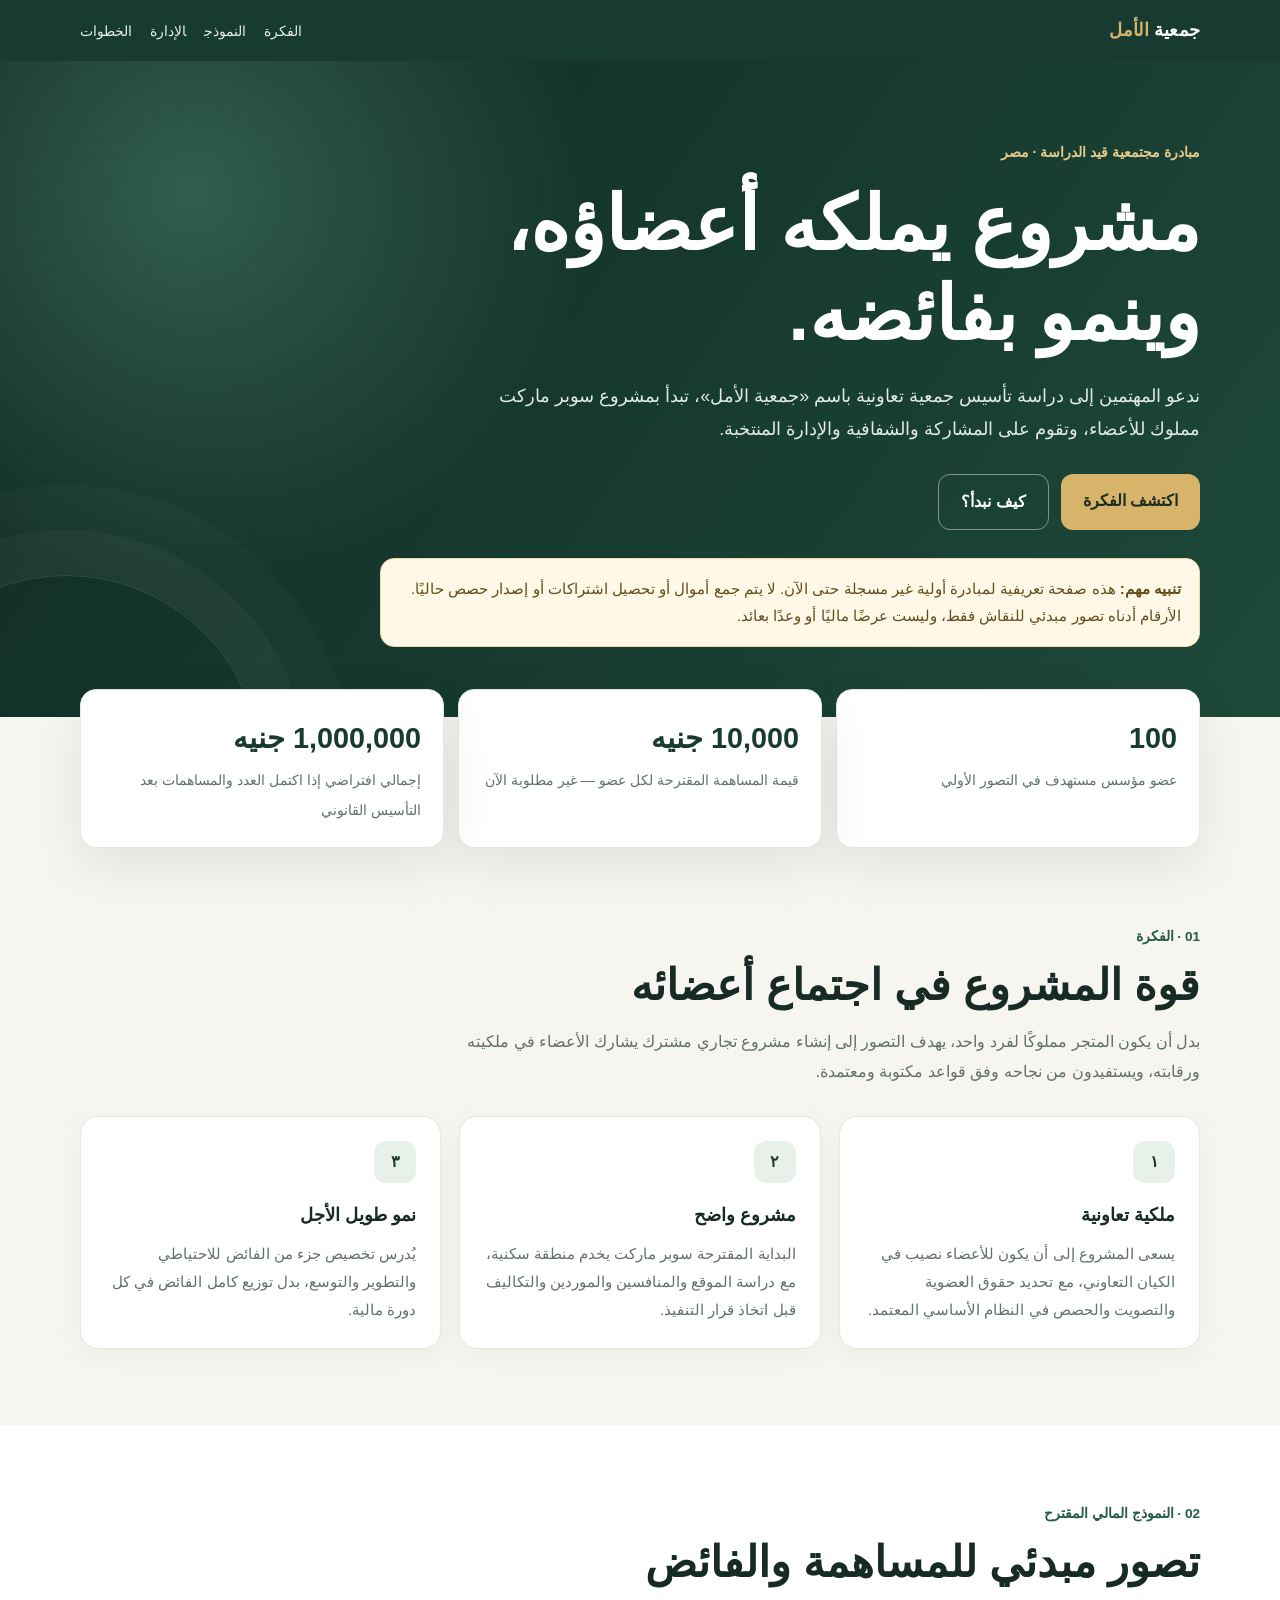
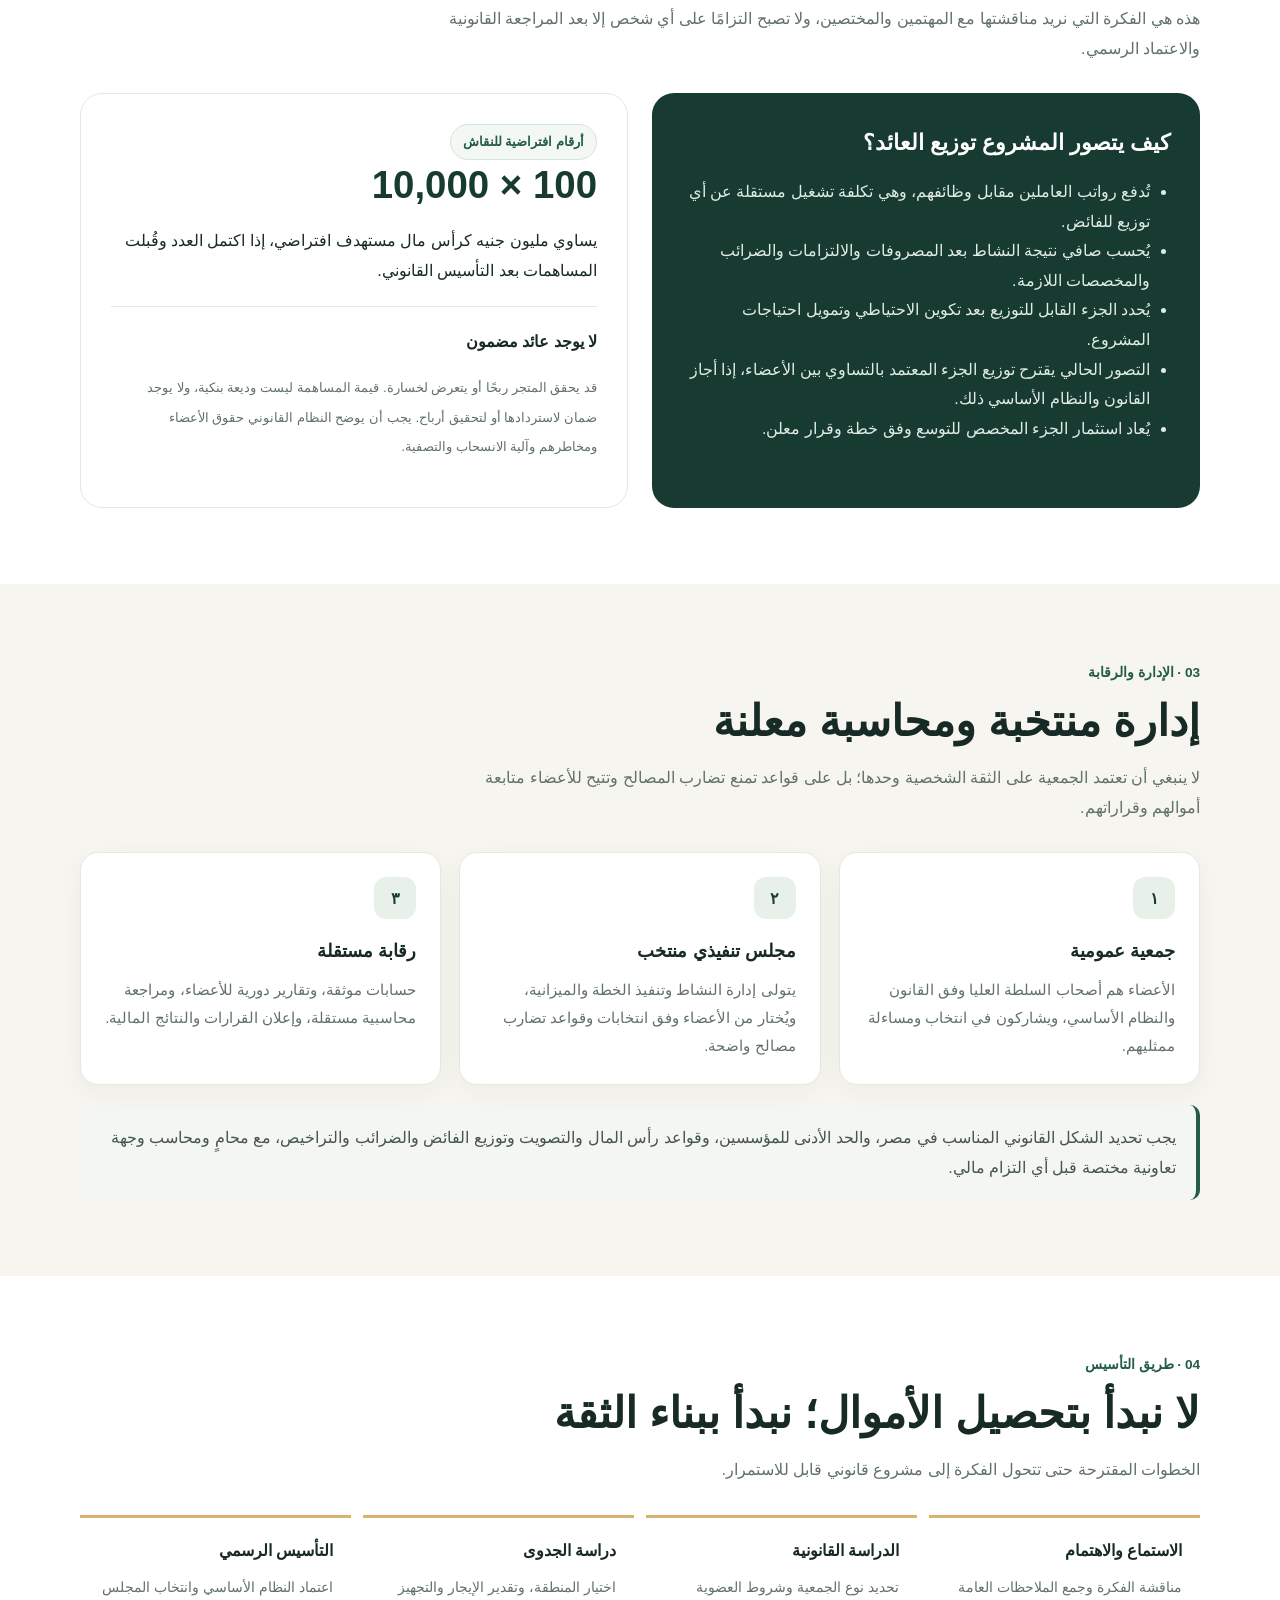
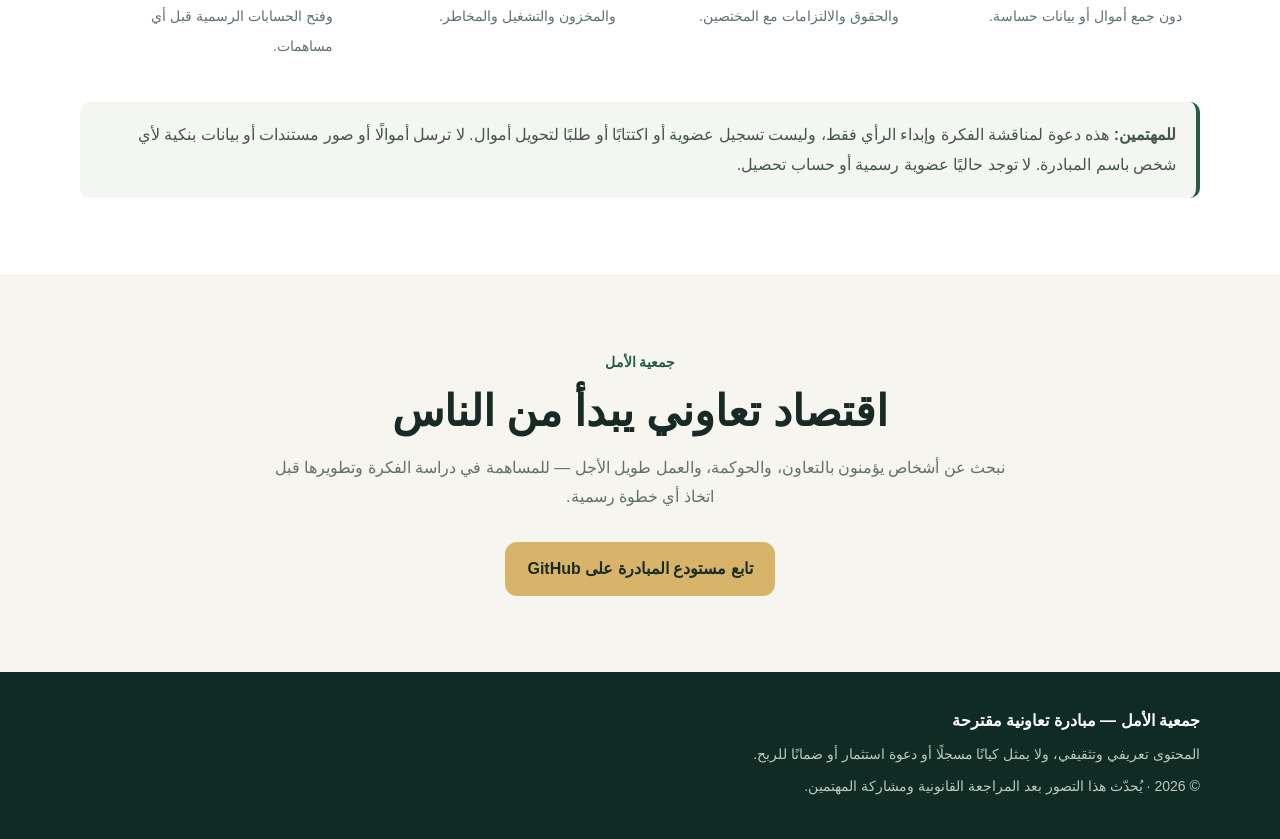
==== commit c7758e65: "Replace Republic of Noor site with Jamiyat Al-Amal cooperative concept" ====
--- a/index.html
+++ b/index.html
@@ -1,22 +1,70 @@
 <!doctype html>
-<html lang="ar" dir="rtl"><head><meta charset="utf-8"><meta name="viewport" content="width=device-width, initial-scale=1"><meta name="theme-color" content="#101c35"><meta name="description" content="الموقع الرسمي لمشروع جمهورية النور الشعبية — مجتمع رقمي مدني طوعي."><title>الرئيسية | جمهورية النور الشعبية</title><link rel="icon" href="assets/emblem.svg" type="image/svg+xml"><link rel="stylesheet" href="style.css"><script src="script.js" defer></script></head>
-<body><a class="skip-link" href="#main" data-ar="انتقل إلى المحتوى" data-en="Skip to content">انتقل إلى المحتوى</a>
-<header class="site-header">
- <a class="brand" href="index.html"><img src="assets/emblem.svg" alt="" class="brand-mark"><span><strong data-ar="جمهورية النور الشعبية" data-en="People's Republic of Al-Noor">جمهورية النور الشعبية</strong><small data-ar="مشروع مدني رقمي طوعي" data-en="Voluntary Digital Civic Project">مشروع مدني رقمي طوعي</small></span></a>
- <button class="menu-toggle" id="menuToggle" aria-label="فتح القائمة" aria-expanded="false">☰</button>
- <nav class="main-nav" id="mainNav" aria-label="التنقل الرئيسي">
-  <a href="index.html" data-ar="الرئيسية" data-en="Home">الرئيسية</a><a href="constitution.html" data-ar="الدستور" data-en="Constitution">الدستور</a><a href="regions.html" data-ar="الأقاليم والمقاطعات" data-en="Regions & Districts">الأقاليم والمقاطعات</a><a href="institutions.html" data-ar="المؤسسات" data-en="Institutions">المؤسسات</a><a href="economy.html" data-ar="الاقتصاد" data-en="Economy">الاقتصاد</a><a href="membership.html" data-ar="العضوية" data-en="Membership">العضوية</a><a href="transparency.html" data-ar="الشفافية" data-en="Transparency">الشفافية</a>
- </nav><button class="lang-toggle" id="langToggle" type="button">EN</button>
-</header><main id="main"><section class="page-hero"><div class="page-hero-inner"><span class="kicker" data-ar="مشروع مدني رقمي طوعي" data-en="VOLUNTARY DIGITAL CIVIC PROJECT">مشروع مدني رقمي طوعي</span><h1 data-ar="الرئيسية" data-en="Home">الرئيسية</h1></div></section>
-<section class="home-hero section-wrap"><div class="home-copy"><span class="eyebrow" data-ar="رؤية مشتركة · مستقبل تشاركي" data-en="A shared vision · A participatory future">رؤية مشتركة · مستقبل تشاركي</span><h2 data-ar="نبني مجتمعًا يصنع قراره <em>بالمشاركة.</em>" data-en="Building a community shaped through <em>participation.</em>">نبني مجتمعًا يصنع قراره <em>بالمشاركة.</em></h2><p data-ar="جمهورية النور الشعبية مشروع مدني رقمي طوعي، يجمع أفراده حول الحوار والمواطنة المتساوية وسيادة القانون والعمل المشترك." data-en="The People's Republic of Al-Noor is a voluntary digital civic project bringing people together around dialogue, equal membership, the rule of law, and shared work.">جمهورية النور الشعبية مشروع مدني رقمي طوعي، يجمع أفراده حول الحوار والمواطنة المتساوية وسيادة القانون والعمل المشترك.</p><div class="actions"><a class="button button-gold" href="constitution.html" data-ar="استكشف الدستور" data-en="Explore the constitution">استكشف الدستور</a><a class="button button-outline" href="regions.html" data-ar="اكتشف الأقاليم" data-en="Explore the regions">اكتشف الأقاليم</a></div><p class="notice" data-ar="مشروع رقمي طوعي — لا يدّعي صفة الدولة ذات السيادة أو الاعتراف الدولي." data-en="A voluntary digital project — it does not claim sovereign-state status or international recognition.">مشروع رقمي طوعي — لا يدّعي صفة الدولة ذات السيادة أو الاعتراف الدولي.</p></div><div class="hero-seal"><img src="assets/emblem.svg" alt=""><b>AL NOOR</b><small>UNITY · DIGNITY · PARTICIPATION</small></div></section>
-<section class="section-wrap principles"><article><b>01</b><h3 data-ar="المواطنة المتساوية" data-en="Equal membership">المواطنة المتساوية</h3><p data-ar="كرامة وحقوق متساوية للجميع" data-en="Equal dignity and rights for all">كرامة وحقوق متساوية للجميع</p></article><article><b>02</b><h3 data-ar="سيادة القانون" data-en="Rule of law">سيادة القانون</h3><p data-ar="قواعد معلنة ومؤسسات مسؤولة" data-en="Published rules and accountable institutions">قواعد معلنة ومؤسسات مسؤولة</p></article><article><b>03</b><h3 data-ar="المشاركة" data-en="Participation">المشاركة</h3><p data-ar="صوت لكل عضو وفق القواعد" data-en="A voice for every member under the rules">صوت لكل عضو وفق القواعد</p></article><article><b>04</b><h3 data-ar="التداول السلمي" data-en="Peaceful transition">التداول السلمي</h3><p data-ar="انتخابات ومساءلة دورية" data-en="Regular elections and accountability">انتخابات ومساءلة دورية</p></article></section>
-<section class="section-wrap content-block"><div class="section-heading"><span class="kicker" data-ar="عن المشروع" data-en="ABOUT THE PROJECT">عن المشروع</span><h2 data-ar="فكرة تقوم على <em>الإنسان.</em>" data-en="An idea built around <em>people.</em>">فكرة تقوم على <em>الإنسان.</em></h2></div><div class="two-column"><p class="lead" data-ar="المجتمع القوي يبدأ من أفراد أحرار، يعرفون حقوقهم، ويتحملون مسؤولياتهم، ويشاركون في صياغة القرارات التي تنظم عملهم." data-en="A strong community begins with free people who understand their rights, accept their responsibilities, and participate in shaping shared rules.">المجتمع القوي يبدأ من أفراد أحرار، يعرفون حقوقهم، ويتحملون مسؤولياتهم، ويشاركون في صياغة القرارات التي تنظم عملهم.</p><div class="body-copy"><p data-ar="تعمل جمهورية النور حاليًا بوصفها مجتمعًا رقميًا ومبادرة مدنية طوعية. وتصف تسميات المؤسسات محاكاة المشروع الداخلية، ولا تمنح أي سلطة قانونية على أشخاص أو دول خارجه." data-en="Al-Noor currently operates as a digital community and voluntary civic initiative. Institutional titles describe its internal simulation and create no legal authority over people or countries outside it.">تعمل جمهورية النور حاليًا بوصفها مجتمعًا رقميًا ومبادرة مدنية طوعية. وتصف تسميات المؤسسات محاكاة المشروع الداخلية، ولا تمنح أي سلطة قانونية على أشخاص أو دول خارجه.</p><p data-ar="أي نشاط واقعي أو اقتصادي مستقبلي يخضع لقوانين البلدان المعنية والموافقة الحرة واحترام الحقوق." data-en="Any real-world or future economic activity remains subject to applicable laws, free consent, and respect for rights.">أي نشاط واقعي أو اقتصادي مستقبلي يخضع لقوانين البلدان المعنية والموافقة الحرة واحترام الحقوق.</p></div></div></section>
-<section class="feature-band"><div class="section-wrap feature-grid"><a href="constitution.html"><span>01</span><h3 data-ar="الدستور" data-en="Constitution">الدستور</h3><p data-ar="القرارات والمبادئ الدستورية المعتمدة." data-en="Adopted constitutional principles and decisions.">القرارات والمبادئ الدستورية المعتمدة.</p></a><a href="regions.html"><span>02</span><h3 data-ar="الأقاليم والمقاطعات" data-en="Regions & districts">الأقاليم والمقاطعات</h3><p data-ar="10 أقاليم و70 مقاطعة في التقسيم الافتراضي." data-en="10 regions and 70 districts in the virtual structure.">10 أقاليم و70 مقاطعة في التقسيم الافتراضي.</p></a><a href="institutions.html"><span>03</span><h3 data-ar="المؤسسات" data-en="Institutions">المؤسسات</h3><p data-ar="توازن السلطات والرقابة المتبادلة." data-en="Institutional balance and mutual oversight.">توازن السلطات والرقابة المتبادلة.</p></a></div></section></main>
-<footer class="site-footer"><div class="footer-inner"><div class="footer-brand"><img src="assets/emblem.svg" alt=""><span><b data-ar="جمهورية النور الشعبية" data-en="People's Republic of Al-Noor">جمهورية النور الشعبية</b><small data-ar="مشروع مدني رقمي طوعي" data-en="Voluntary Digital Civic Project">مشروع مدني رقمي طوعي</small></span></div><p data-ar="مبادرة رقمية طوعية للحوار والمشاركة والعمل المشترك." data-en="A voluntary digital initiative for dialogue, participation, and shared work.">مبادرة رقمية طوعية للحوار والمشاركة والعمل المشترك.</p><div class="footer-bottom"><span>© <span id="year"></span> AL-NOOR</span><span data-ar="مشروع رقمي طوعي، وليس دولة ذات سيادة أو كيانًا معترفًا به دوليًا." data-en="A voluntary digital project, not a sovereign state or internationally recognized entity.">مشروع رقمي طوعي، وليس دولة ذات سيادة أو كيانًا معترفًا به دوليًا.</span></div></div></footer>
-<nav class="bottom-nav" aria-label="التنقل السريع">
- <a href="index.html"><span>⌂</span><small data-ar="الرئيسية" data-en="Home">الرئيسية</small></a>
- <a href="constitution.html"><span>§</span><small data-ar="الدستور" data-en="Charter">الدستور</small></a>
- <a href="regions.html"><span>◎</span><small data-ar="الأقاليم" data-en="Regions">الأقاليم</small></a>
- <a href="institutions.html"><span>▦</span><small data-ar="المؤسسات" data-en="Institutions">المؤسسات</small></a>
- <a href="economy.html"><span>◇</span><small data-ar="الاقتصاد" data-en="Economy">الاقتصاد</small></a>
-</nav></body></html>+<html lang="ar" dir="rtl">
+<head>
+<meta charset="utf-8">
+<meta name="viewport" content="width=device-width, initial-scale=1">
+<meta name="theme-color" content="#102a24">
+<meta name="description" content="مبادرة جمعية الأمل التعاونية المقترحة: مجتمع يؤسس مشروع سوبر ماركت مملوكًا لأعضائه، بإدارة منتخبة وشفافية ومحاسبة.">
+<title>جمعية الأمل | مشروع تعاوني يبدأ بالمجتمع</title>
+<style>
+:root{--ink:#172a25;--muted:#61716b;--green:#173b31;--green2:#245b49;--mint:#e8f1e9;--gold:#d7b46a;--cream:#f7f5ef;--white:#fff;--line:#e4e8e1;--shadow:0 18px 50px rgba(22,48,39,.09)}
+*{box-sizing:border-box}html{scroll-behavior:smooth}body{margin:0;background:var(--cream);color:var(--ink);font-family:Tahoma,Arial,sans-serif;line-height:1.85}a{color:inherit}.wrap{width:min(1120px,92%);margin:auto}.top{background:var(--green);color:#fff;padding:14px 0}.nav{display:flex;align-items:center;justify-content:space-between;gap:20px}.brand{font-weight:800;font-size:1.12rem;letter-spacing:.2px}.brand span{color:var(--gold)}.nav a{font-size:.9rem;text-decoration:none;color:#e4eee8;margin-inline-start:18px}.hero{background:radial-gradient(circle at 15% 20%,#315e4d 0,transparent 33%),linear-gradient(125deg,#102a24,#1d493a);color:white;padding:78px 0 70px;position:relative;overflow:hidden}.hero:after{content:"";position:absolute;width:390px;height:390px;border:1px solid #ffffff20;border-radius:50%;left:-130px;bottom:-250px;box-shadow:0 0 0 45px #ffffff08,0 0 0 90px #ffffff05}.eyebrow{color:#e6ca8c;font-size:.88rem;font-weight:700}.hero h1{font-size:clamp(2.4rem,6vw,4.7rem);line-height:1.2;margin:14px 0 20px;max-width:760px}.hero p{font-size:1.12rem;color:#e1ebe5;max-width:720px;margin:0 0 28px}.actions{display:flex;flex-wrap:wrap;gap:12px}.btn{display:inline-block;text-decoration:none;border-radius:12px;padding:12px 22px;font-weight:700}.btn.primary{background:var(--gold);color:#1b2c24}.btn.ghost{border:1px solid #ffffff70;color:#fff}.notice{background:#fff8e7;border:1px solid #ecd9a8;color:#634d1d;border-radius:14px;padding:16px 18px;margin-top:28px;max-width:820px;font-size:.94rem}.stats{display:grid;grid-template-columns:repeat(3,1fr);gap:14px;margin-top:-28px;position:relative;z-index:2}.stat{background:#fff;border:1px solid var(--line);border-radius:16px;padding:22px;box-shadow:var(--shadow)}.stat strong{display:block;font-size:1.8rem;color:var(--green)}.stat span{color:var(--muted);font-size:.9rem}.section{padding:76px 0}.section.white{background:#fff}.kicker{color:var(--green2);font-weight:800;font-size:.85rem}.section h2{font-size:clamp(1.8rem,4vw,2.7rem);line-height:1.3;margin:8px 0 14px}.lead{color:var(--muted);max-width:760px;margin:0 0 30px}.grid{display:grid;grid-template-columns:repeat(3,1fr);gap:18px}.card{background:#fff;border:1px solid var(--line);border-radius:18px;padding:24px;box-shadow:0 8px 28px rgba(22,48,39,.045)}.card .num{width:42px;height:42px;border-radius:12px;background:var(--mint);color:var(--green);display:grid;place-items:center;font-weight:800;margin-bottom:15px}.card h3{margin:0 0 8px;font-size:1.15rem}.card p{margin:0;color:var(--muted);font-size:.94rem}.model{display:grid;grid-template-columns:1fr 1fr;gap:24px;align-items:stretch}.panel{background:var(--green);color:white;border-radius:22px;padding:30px}.panel h3{font-size:1.35rem;margin:0 0 14px}.panel p,.panel li{color:#e0ebe4}.panel ul{padding-right:20px;margin:10px 0}.formula{background:#fff;border:1px solid var(--line);border-radius:22px;padding:30px}.formula .big{font-size:2.4rem;font-weight:900;color:var(--green);line-height:1.3}.formula small{color:var(--muted)}.formula hr{border:0;border-top:1px solid var(--line);margin:20px 0}.steps{display:grid;grid-template-columns:repeat(4,1fr);gap:12px}.step{border-top:3px solid var(--gold);background:#fff;border-radius:0 0 14px 14px;padding:18px}.step b{display:block;margin-bottom:6px}.step span{font-size:.9rem;color:var(--muted)}.warning{background:#f4f6f2;border-right:4px solid var(--green2);padding:18px 20px;border-radius:10px;color:#45564f}.footer{background:#102a24;color:#dce7e0;padding:34px 0}.footer p{margin:6px 0;color:#b9c9c0;font-size:.88rem}.footer strong{color:#fff}.center{text-align:center}.center .lead{margin-inline:auto}.pill{display:inline-block;border:1px solid #d7e4da;background:#f4f8f3;color:var(--green2);border-radius:30px;padding:5px 12px;font-size:.82rem;font-weight:700}
+@media(max-width:800px){.grid{grid-template-columns:1fr 1fr}.steps{grid-template-columns:1fr 1fr}.model{grid-template-columns:1fr}.stats{grid-template-columns:1fr}.nav nav{display:none}.hero{padding:58px 0 60px}}
+@media(max-width:520px){.grid,.steps{grid-template-columns:1fr}.section{padding:56px 0}.card,.panel,.formula{padding:21px}.hero h1{font-size:2.55rem}}
+</style>
+</head>
+<body>
+<header class="top"><div class="wrap nav"><div class="brand">جمعية <span>الأمل</span></div><nav><a href="#idea">الفكرة</a><a href="#model">النموذج</a><a href="#governance">الإدارة</a><a href="#steps">الخطوات</a></nav></div></header>
+<main>
+<section class="hero"><div class="wrap">
+<div class="eyebrow">مبادرة مجتمعية قيد الدراسة · مصر</div>
+<h1>مشروع يملكه أعضاؤه، وينمو بفائضه.</h1>
+<p>ندعو المهتمين إلى دراسة تأسيس جمعية تعاونية باسم «جمعية الأمل»، تبدأ بمشروع سوبر ماركت مملوك للأعضاء، وتقوم على المشاركة والشفافية والإدارة المنتخبة.</p>
+<div class="actions"><a class="btn primary" href="#idea">اكتشف الفكرة</a><a class="btn ghost" href="#steps">كيف نبدأ؟</a></div>
+<div class="notice"><strong>تنبيه مهم:</strong> هذه صفحة تعريفية لمبادرة أولية غير مسجلة حتى الآن. لا يتم جمع أموال أو تحصيل اشتراكات أو إصدار حصص حاليًا. الأرقام أدناه تصور مبدئي للنقاش فقط، وليست عرضًا ماليًا أو وعدًا بعائد.</div>
+</div></section>
+<div class="wrap"><div class="stats">
+<div class="stat"><strong>100</strong><span>عضو مؤسس مستهدف في التصور الأولي</span></div>
+<div class="stat"><strong>10,000 جنيه</strong><span>قيمة المساهمة المقترحة لكل عضو — غير مطلوبة الآن</span></div>
+<div class="stat"><strong>1,000,000 جنيه</strong><span>إجمالي افتراضي إذا اكتمل العدد والمساهمات بعد التأسيس القانوني</span></div>
+</div></div>
+<section class="section" id="idea"><div class="wrap">
+<div class="kicker">01 · الفكرة</div><h2>قوة المشروع في اجتماع أعضائه</h2>
+<p class="lead">بدل أن يكون المتجر مملوكًا لفرد واحد، يهدف التصور إلى إنشاء مشروع تجاري مشترك يشارك الأعضاء في ملكيته ورقابته، ويستفيدون من نجاحه وفق قواعد مكتوبة ومعتمدة.</p>
+<div class="grid">
+<article class="card"><div class="num">١</div><h3>ملكية تعاونية</h3><p>يسعى المشروع إلى أن يكون للأعضاء نصيب في الكيان التعاوني، مع تحديد حقوق العضوية والتصويت والحصص في النظام الأساسي المعتمد.</p></article>
+<article class="card"><div class="num">٢</div><h3>مشروع واضح</h3><p>البداية المقترحة سوبر ماركت يخدم منطقة سكنية، مع دراسة الموقع والمنافسين والموردين والتكاليف قبل اتخاذ قرار التنفيذ.</p></article>
+<article class="card"><div class="num">٣</div><h3>نمو طويل الأجل</h3><p>يُدرس تخصيص جزء من الفائض للاحتياطي والتطوير والتوسع، بدل توزيع كامل الفائض في كل دورة مالية.</p></article>
+</div></div></section>
+<section class="section white" id="model"><div class="wrap">
+<div class="kicker">02 · النموذج المالي المقترح</div><h2>تصور مبدئي للمساهمة والفائض</h2>
+<p class="lead">هذه هي الفكرة التي نريد مناقشتها مع المهتمين والمختصين، ولا تصبح التزامًا على أي شخص إلا بعد المراجعة القانونية والاعتماد الرسمي.</p>
+<div class="model">
+<div class="panel"><h3>كيف يتصور المشروع توزيع العائد؟</h3><ul><li>تُدفع رواتب العاملين مقابل وظائفهم، وهي تكلفة تشغيل مستقلة عن أي توزيع للفائض.</li><li>يُحسب صافي نتيجة النشاط بعد المصروفات والالتزامات والضرائب والمخصصات اللازمة.</li><li>يُحدد الجزء القابل للتوزيع بعد تكوين الاحتياطي وتمويل احتياجات المشروع.</li><li>التصور الحالي يقترح توزيع الجزء المعتمد بالتساوي بين الأعضاء، إذا أجاز القانون والنظام الأساسي ذلك.</li><li>يُعاد استثمار الجزء المخصص للتوسع وفق خطة وقرار معلن.</li></ul></div>
+<div class="formula"><span class="pill">أرقام افتراضية للنقاش</span><div class="big">100 × 10,000</div><p>يساوي مليون جنيه كرأس مال مستهدف افتراضي، إذا اكتمل العدد وقُبلت المساهمات بعد التأسيس القانوني.</p><hr><strong>لا يوجد عائد مضمون</strong><p><small>قد يحقق المتجر ربحًا أو يتعرض لخسارة. قيمة المساهمة ليست وديعة بنكية، ولا يوجد ضمان لاستردادها أو لتحقيق أرباح. يجب أن يوضح النظام القانوني حقوق الأعضاء ومخاطرهم وآلية الانسحاب والتصفية.</small></p></div>
+</div></div></section>
+<section class="section" id="governance"><div class="wrap">
+<div class="kicker">03 · الإدارة والرقابة</div><h2>إدارة منتخبة ومحاسبة معلنة</h2>
+<p class="lead">لا ينبغي أن تعتمد الجمعية على الثقة الشخصية وحدها؛ بل على قواعد تمنع تضارب المصالح وتتيح للأعضاء متابعة أموالهم وقراراتهم.</p>
+<div class="grid">
+<article class="card"><div class="num">١</div><h3>جمعية عمومية</h3><p>الأعضاء هم أصحاب السلطة العليا وفق القانون والنظام الأساسي، ويشاركون في انتخاب ومساءلة ممثليهم.</p></article>
+<article class="card"><div class="num">٢</div><h3>مجلس تنفيذي منتخب</h3><p>يتولى إدارة النشاط وتنفيذ الخطة والميزانية، ويُختار من الأعضاء وفق انتخابات وقواعد تضارب مصالح واضحة.</p></article>
+<article class="card"><div class="num">٣</div><h3>رقابة مستقلة</h3><p>حسابات موثقة، وتقارير دورية للأعضاء، ومراجعة محاسبية مستقلة، وإعلان القرارات والنتائج المالية.</p></article>
+</div>
+<div class="warning" style="margin-top:20px">يجب تحديد الشكل القانوني المناسب في مصر، والحد الأدنى للمؤسسين، وقواعد رأس المال والتصويت وتوزيع الفائض والضرائب والتراخيص، مع محامٍ ومحاسب وجهة تعاونية مختصة قبل أي التزام مالي.</div>
+</div></section>
+<section class="section white" id="steps"><div class="wrap">
+<div class="kicker">04 · طريق التأسيس</div><h2>لا نبدأ بتحصيل الأموال؛ نبدأ ببناء الثقة</h2>
+<p class="lead">الخطوات المقترحة حتى تتحول الفكرة إلى مشروع قانوني قابل للاستمرار.</p>
+<div class="steps">
+<div class="step"><b>الاستماع والاهتمام</b><span>مناقشة الفكرة وجمع الملاحظات العامة دون جمع أموال أو بيانات حساسة.</span></div>
+<div class="step"><b>الدراسة القانونية</b><span>تحديد نوع الجمعية وشروط العضوية والحقوق والالتزامات مع المختصين.</span></div>
+<div class="step"><b>دراسة الجدوى</b><span>اختيار المنطقة، وتقدير الإيجار والتجهيز والمخزون والتشغيل والمخاطر.</span></div>
+<div class="step"><b>التأسيس الرسمي</b><span>اعتماد النظام الأساسي وانتخاب المجلس وفتح الحسابات الرسمية قبل أي مساهمات.</span></div>
+</div>
+<div class="warning" style="margin-top:24px"><strong>للمهتمين:</strong> هذه دعوة لمناقشة الفكرة وإبداء الرأي فقط، وليست تسجيل عضوية أو اكتتابًا أو طلبًا لتحويل أموال. لا ترسل أموالًا أو صور مستندات أو بيانات بنكية لأي شخص باسم المبادرة. لا توجد حاليًا عضوية رسمية أو حساب تحصيل.</div>
+</div></section>
+<section class="section center"><div class="wrap"><div class="kicker">جمعية الأمل</div><h2>اقتصاد تعاوني يبدأ من الناس</h2><p class="lead">نبحث عن أشخاص يؤمنون بالتعاون، والحوكمة، والعمل طويل الأجل — للمساهمة في دراسة الفكرة وتطويرها قبل اتخاذ أي خطوة رسمية.</p><a class="btn primary" href="https://github.com/arkanws513-spec/al-noor-republic">تابع مستودع المبادرة على GitHub</a></div></section>
+</main>
+<footer class="footer"><div class="wrap"><strong>جمعية الأمل — مبادرة تعاونية مقترحة</strong><p>المحتوى تعريفي وتثقيفي، ولا يمثل كيانًا مسجلًا أو دعوة استثمار أو ضمانًا للربح.</p><p>© 2026 · يُحدّث هذا التصور بعد المراجعة القانونية ومشاركة المهتمين.</p></div></footer>
+</body></html>
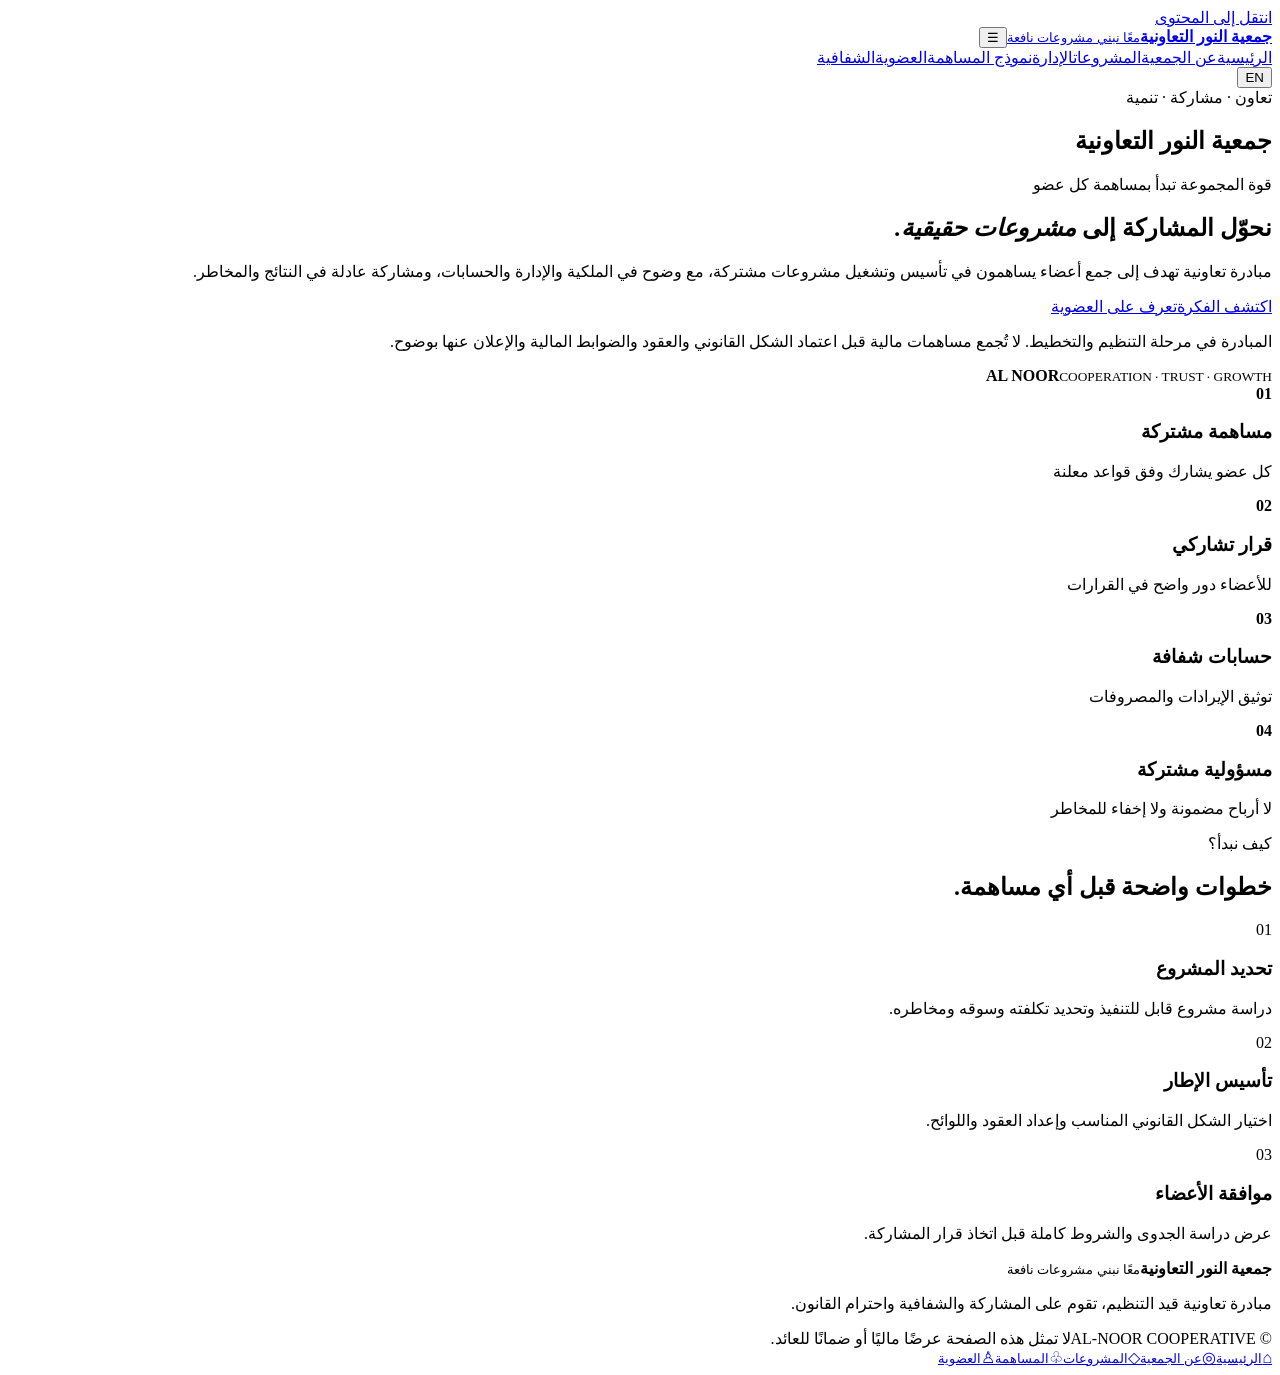
==== commit 5947e21d: "Rebrand Al-Noor as a cooperative initiative" ====
--- a/index.html
+++ b/index.html
@@ -1,70 +1,8 @@
 <!doctype html>
-<html lang="ar" dir="rtl">
-<head>
-<meta charset="utf-8">
-<meta name="viewport" content="width=device-width, initial-scale=1">
-<meta name="theme-color" content="#102a24">
-<meta name="description" content="مبادرة جمعية الأمل التعاونية المقترحة: مجتمع يؤسس مشروع سوبر ماركت مملوكًا لأعضائه، بإدارة منتخبة وشفافية ومحاسبة.">
-<title>جمعية الأمل | مشروع تعاوني يبدأ بالمجتمع</title>
-<style>
-:root{--ink:#172a25;--muted:#61716b;--green:#173b31;--green2:#245b49;--mint:#e8f1e9;--gold:#d7b46a;--cream:#f7f5ef;--white:#fff;--line:#e4e8e1;--shadow:0 18px 50px rgba(22,48,39,.09)}
-*{box-sizing:border-box}html{scroll-behavior:smooth}body{margin:0;background:var(--cream);color:var(--ink);font-family:Tahoma,Arial,sans-serif;line-height:1.85}a{color:inherit}.wrap{width:min(1120px,92%);margin:auto}.top{background:var(--green);color:#fff;padding:14px 0}.nav{display:flex;align-items:center;justify-content:space-between;gap:20px}.brand{font-weight:800;font-size:1.12rem;letter-spacing:.2px}.brand span{color:var(--gold)}.nav a{font-size:.9rem;text-decoration:none;color:#e4eee8;margin-inline-start:18px}.hero{background:radial-gradient(circle at 15% 20%,#315e4d 0,transparent 33%),linear-gradient(125deg,#102a24,#1d493a);color:white;padding:78px 0 70px;position:relative;overflow:hidden}.hero:after{content:"";position:absolute;width:390px;height:390px;border:1px solid #ffffff20;border-radius:50%;left:-130px;bottom:-250px;box-shadow:0 0 0 45px #ffffff08,0 0 0 90px #ffffff05}.eyebrow{color:#e6ca8c;font-size:.88rem;font-weight:700}.hero h1{font-size:clamp(2.4rem,6vw,4.7rem);line-height:1.2;margin:14px 0 20px;max-width:760px}.hero p{font-size:1.12rem;color:#e1ebe5;max-width:720px;margin:0 0 28px}.actions{display:flex;flex-wrap:wrap;gap:12px}.btn{display:inline-block;text-decoration:none;border-radius:12px;padding:12px 22px;font-weight:700}.btn.primary{background:var(--gold);color:#1b2c24}.btn.ghost{border:1px solid #ffffff70;color:#fff}.notice{background:#fff8e7;border:1px solid #ecd9a8;color:#634d1d;border-radius:14px;padding:16px 18px;margin-top:28px;max-width:820px;font-size:.94rem}.stats{display:grid;grid-template-columns:repeat(3,1fr);gap:14px;margin-top:-28px;position:relative;z-index:2}.stat{background:#fff;border:1px solid var(--line);border-radius:16px;padding:22px;box-shadow:var(--shadow)}.stat strong{display:block;font-size:1.8rem;color:var(--green)}.stat span{color:var(--muted);font-size:.9rem}.section{padding:76px 0}.section.white{background:#fff}.kicker{color:var(--green2);font-weight:800;font-size:.85rem}.section h2{font-size:clamp(1.8rem,4vw,2.7rem);line-height:1.3;margin:8px 0 14px}.lead{color:var(--muted);max-width:760px;margin:0 0 30px}.grid{display:grid;grid-template-columns:repeat(3,1fr);gap:18px}.card{background:#fff;border:1px solid var(--line);border-radius:18px;padding:24px;box-shadow:0 8px 28px rgba(22,48,39,.045)}.card .num{width:42px;height:42px;border-radius:12px;background:var(--mint);color:var(--green);display:grid;place-items:center;font-weight:800;margin-bottom:15px}.card h3{margin:0 0 8px;font-size:1.15rem}.card p{margin:0;color:var(--muted);font-size:.94rem}.model{display:grid;grid-template-columns:1fr 1fr;gap:24px;align-items:stretch}.panel{background:var(--green);color:white;border-radius:22px;padding:30px}.panel h3{font-size:1.35rem;margin:0 0 14px}.panel p,.panel li{color:#e0ebe4}.panel ul{padding-right:20px;margin:10px 0}.formula{background:#fff;border:1px solid var(--line);border-radius:22px;padding:30px}.formula .big{font-size:2.4rem;font-weight:900;color:var(--green);line-height:1.3}.formula small{color:var(--muted)}.formula hr{border:0;border-top:1px solid var(--line);margin:20px 0}.steps{display:grid;grid-template-columns:repeat(4,1fr);gap:12px}.step{border-top:3px solid var(--gold);background:#fff;border-radius:0 0 14px 14px;padding:18px}.step b{display:block;margin-bottom:6px}.step span{font-size:.9rem;color:var(--muted)}.warning{background:#f4f6f2;border-right:4px solid var(--green2);padding:18px 20px;border-radius:10px;color:#45564f}.footer{background:#102a24;color:#dce7e0;padding:34px 0}.footer p{margin:6px 0;color:#b9c9c0;font-size:.88rem}.footer strong{color:#fff}.center{text-align:center}.center .lead{margin-inline:auto}.pill{display:inline-block;border:1px solid #d7e4da;background:#f4f8f3;color:var(--green2);border-radius:30px;padding:5px 12px;font-size:.82rem;font-weight:700}
-@media(max-width:800px){.grid{grid-template-columns:1fr 1fr}.steps{grid-template-columns:1fr 1fr}.model{grid-template-columns:1fr}.stats{grid-template-columns:1fr}.nav nav{display:none}.hero{padding:58px 0 60px}}
-@media(max-width:520px){.grid,.steps{grid-template-columns:1fr}.section{padding:56px 0}.card,.panel,.formula{padding:21px}.hero h1{font-size:2.55rem}}
-</style>
-</head>
-<body>
-<header class="top"><div class="wrap nav"><div class="brand">جمعية <span>الأمل</span></div><nav><a href="#idea">الفكرة</a><a href="#model">النموذج</a><a href="#governance">الإدارة</a><a href="#steps">الخطوات</a></nav></div></header>
-<main>
-<section class="hero"><div class="wrap">
-<div class="eyebrow">مبادرة مجتمعية قيد الدراسة · مصر</div>
-<h1>مشروع يملكه أعضاؤه، وينمو بفائضه.</h1>
-<p>ندعو المهتمين إلى دراسة تأسيس جمعية تعاونية باسم «جمعية الأمل»، تبدأ بمشروع سوبر ماركت مملوك للأعضاء، وتقوم على المشاركة والشفافية والإدارة المنتخبة.</p>
-<div class="actions"><a class="btn primary" href="#idea">اكتشف الفكرة</a><a class="btn ghost" href="#steps">كيف نبدأ؟</a></div>
-<div class="notice"><strong>تنبيه مهم:</strong> هذه صفحة تعريفية لمبادرة أولية غير مسجلة حتى الآن. لا يتم جمع أموال أو تحصيل اشتراكات أو إصدار حصص حاليًا. الأرقام أدناه تصور مبدئي للنقاش فقط، وليست عرضًا ماليًا أو وعدًا بعائد.</div>
-</div></section>
-<div class="wrap"><div class="stats">
-<div class="stat"><strong>100</strong><span>عضو مؤسس مستهدف في التصور الأولي</span></div>
-<div class="stat"><strong>10,000 جنيه</strong><span>قيمة المساهمة المقترحة لكل عضو — غير مطلوبة الآن</span></div>
-<div class="stat"><strong>1,000,000 جنيه</strong><span>إجمالي افتراضي إذا اكتمل العدد والمساهمات بعد التأسيس القانوني</span></div>
-</div></div>
-<section class="section" id="idea"><div class="wrap">
-<div class="kicker">01 · الفكرة</div><h2>قوة المشروع في اجتماع أعضائه</h2>
-<p class="lead">بدل أن يكون المتجر مملوكًا لفرد واحد، يهدف التصور إلى إنشاء مشروع تجاري مشترك يشارك الأعضاء في ملكيته ورقابته، ويستفيدون من نجاحه وفق قواعد مكتوبة ومعتمدة.</p>
-<div class="grid">
-<article class="card"><div class="num">١</div><h3>ملكية تعاونية</h3><p>يسعى المشروع إلى أن يكون للأعضاء نصيب في الكيان التعاوني، مع تحديد حقوق العضوية والتصويت والحصص في النظام الأساسي المعتمد.</p></article>
-<article class="card"><div class="num">٢</div><h3>مشروع واضح</h3><p>البداية المقترحة سوبر ماركت يخدم منطقة سكنية، مع دراسة الموقع والمنافسين والموردين والتكاليف قبل اتخاذ قرار التنفيذ.</p></article>
-<article class="card"><div class="num">٣</div><h3>نمو طويل الأجل</h3><p>يُدرس تخصيص جزء من الفائض للاحتياطي والتطوير والتوسع، بدل توزيع كامل الفائض في كل دورة مالية.</p></article>
-</div></div></section>
-<section class="section white" id="model"><div class="wrap">
-<div class="kicker">02 · النموذج المالي المقترح</div><h2>تصور مبدئي للمساهمة والفائض</h2>
-<p class="lead">هذه هي الفكرة التي نريد مناقشتها مع المهتمين والمختصين، ولا تصبح التزامًا على أي شخص إلا بعد المراجعة القانونية والاعتماد الرسمي.</p>
-<div class="model">
-<div class="panel"><h3>كيف يتصور المشروع توزيع العائد؟</h3><ul><li>تُدفع رواتب العاملين مقابل وظائفهم، وهي تكلفة تشغيل مستقلة عن أي توزيع للفائض.</li><li>يُحسب صافي نتيجة النشاط بعد المصروفات والالتزامات والضرائب والمخصصات اللازمة.</li><li>يُحدد الجزء القابل للتوزيع بعد تكوين الاحتياطي وتمويل احتياجات المشروع.</li><li>التصور الحالي يقترح توزيع الجزء المعتمد بالتساوي بين الأعضاء، إذا أجاز القانون والنظام الأساسي ذلك.</li><li>يُعاد استثمار الجزء المخصص للتوسع وفق خطة وقرار معلن.</li></ul></div>
-<div class="formula"><span class="pill">أرقام افتراضية للنقاش</span><div class="big">100 × 10,000</div><p>يساوي مليون جنيه كرأس مال مستهدف افتراضي، إذا اكتمل العدد وقُبلت المساهمات بعد التأسيس القانوني.</p><hr><strong>لا يوجد عائد مضمون</strong><p><small>قد يحقق المتجر ربحًا أو يتعرض لخسارة. قيمة المساهمة ليست وديعة بنكية، ولا يوجد ضمان لاستردادها أو لتحقيق أرباح. يجب أن يوضح النظام القانوني حقوق الأعضاء ومخاطرهم وآلية الانسحاب والتصفية.</small></p></div>
-</div></div></section>
-<section class="section" id="governance"><div class="wrap">
-<div class="kicker">03 · الإدارة والرقابة</div><h2>إدارة منتخبة ومحاسبة معلنة</h2>
-<p class="lead">لا ينبغي أن تعتمد الجمعية على الثقة الشخصية وحدها؛ بل على قواعد تمنع تضارب المصالح وتتيح للأعضاء متابعة أموالهم وقراراتهم.</p>
-<div class="grid">
-<article class="card"><div class="num">١</div><h3>جمعية عمومية</h3><p>الأعضاء هم أصحاب السلطة العليا وفق القانون والنظام الأساسي، ويشاركون في انتخاب ومساءلة ممثليهم.</p></article>
-<article class="card"><div class="num">٢</div><h3>مجلس تنفيذي منتخب</h3><p>يتولى إدارة النشاط وتنفيذ الخطة والميزانية، ويُختار من الأعضاء وفق انتخابات وقواعد تضارب مصالح واضحة.</p></article>
-<article class="card"><div class="num">٣</div><h3>رقابة مستقلة</h3><p>حسابات موثقة، وتقارير دورية للأعضاء، ومراجعة محاسبية مستقلة، وإعلان القرارات والنتائج المالية.</p></article>
-</div>
-<div class="warning" style="margin-top:20px">يجب تحديد الشكل القانوني المناسب في مصر، والحد الأدنى للمؤسسين، وقواعد رأس المال والتصويت وتوزيع الفائض والضرائب والتراخيص، مع محامٍ ومحاسب وجهة تعاونية مختصة قبل أي التزام مالي.</div>
-</div></section>
-<section class="section white" id="steps"><div class="wrap">
-<div class="kicker">04 · طريق التأسيس</div><h2>لا نبدأ بتحصيل الأموال؛ نبدأ ببناء الثقة</h2>
-<p class="lead">الخطوات المقترحة حتى تتحول الفكرة إلى مشروع قانوني قابل للاستمرار.</p>
-<div class="steps">
-<div class="step"><b>الاستماع والاهتمام</b><span>مناقشة الفكرة وجمع الملاحظات العامة دون جمع أموال أو بيانات حساسة.</span></div>
-<div class="step"><b>الدراسة القانونية</b><span>تحديد نوع الجمعية وشروط العضوية والحقوق والالتزامات مع المختصين.</span></div>
-<div class="step"><b>دراسة الجدوى</b><span>اختيار المنطقة، وتقدير الإيجار والتجهيز والمخزون والتشغيل والمخاطر.</span></div>
-<div class="step"><b>التأسيس الرسمي</b><span>اعتماد النظام الأساسي وانتخاب المجلس وفتح الحسابات الرسمية قبل أي مساهمات.</span></div>
-</div>
-<div class="warning" style="margin-top:24px"><strong>للمهتمين:</strong> هذه دعوة لمناقشة الفكرة وإبداء الرأي فقط، وليست تسجيل عضوية أو اكتتابًا أو طلبًا لتحويل أموال. لا ترسل أموالًا أو صور مستندات أو بيانات بنكية لأي شخص باسم المبادرة. لا توجد حاليًا عضوية رسمية أو حساب تحصيل.</div>
-</div></section>
-<section class="section center"><div class="wrap"><div class="kicker">جمعية الأمل</div><h2>اقتصاد تعاوني يبدأ من الناس</h2><p class="lead">نبحث عن أشخاص يؤمنون بالتعاون، والحوكمة، والعمل طويل الأجل — للمساهمة في دراسة الفكرة وتطويرها قبل اتخاذ أي خطوة رسمية.</p><a class="btn primary" href="https://github.com/arkanws513-spec/al-noor-republic">تابع مستودع المبادرة على GitHub</a></div></section>
-</main>
-<footer class="footer"><div class="wrap"><strong>جمعية الأمل — مبادرة تعاونية مقترحة</strong><p>المحتوى تعريفي وتثقيفي، ولا يمثل كيانًا مسجلًا أو دعوة استثمار أو ضمانًا للربح.</p><p>© 2026 · يُحدّث هذا التصور بعد المراجعة القانونية ومشاركة المهتمين.</p></div></footer>
-</body></html>+<html lang="ar" dir="rtl"><head><meta charset="utf-8"><meta name="viewport" content="width=device-width, initial-scale=1"><meta name="theme-color" content="#101c35"><meta name="description" content="جمعية النور التعاونية: مبادرة لتجميع جهود الأعضاء ورؤوس أموالهم في مشروعات مشتركة بشفافية ومشاركة."><title>جمعية النور التعاونية</title><link rel="icon" href="assets/emblem.svg" type="image/svg+xml"><link rel="stylesheet" href="style.css"><script src="script.js" defer></script></head>
+<body><a class="skip-link" href="#main">انتقل إلى المحتوى</a><header class="site-header"><a class="brand" href="index.html"><img src="assets/emblem.svg" class="brand-mark" alt=""><span><strong data-ar="جمعية النور التعاونية" data-en="Al-Noor Cooperative">جمعية النور التعاونية</strong><small data-ar="معًا نبني مشروعات نافعة" data-en="Building useful ventures together">معًا نبني مشروعات نافعة</small></span></a><button class="menu-toggle" id="menuToggle">☰</button><nav class="main-nav" id="mainNav"><a href="index.html" data-ar="الرئيسية" data-en="Home">الرئيسية</a><a href="constitution.html" data-ar="عن الجمعية" data-en="About">عن الجمعية</a><a href="regions.html" data-ar="المشروعات" data-en="Projects">المشروعات</a><a href="institutions.html" data-ar="الإدارة" data-en="Governance">الإدارة</a><a href="economy.html" data-ar="نموذج المساهمة" data-en="Contribution">نموذج المساهمة</a><a href="membership.html" data-ar="العضوية" data-en="Membership">العضوية</a><a href="transparency.html" data-ar="الشفافية" data-en="Transparency">الشفافية</a></nav><button class="lang-toggle" id="langToggle">EN</button></header>
+<main id="main"><section class="page-hero"><div class="page-hero-inner"><span class="kicker" data-ar="تعاون · مشاركة · تنمية" data-en="COOPERATION · PARTICIPATION · DEVELOPMENT">تعاون · مشاركة · تنمية</span><h1 data-ar="جمعية النور التعاونية" data-en="Al-Noor Cooperative">جمعية النور التعاونية</h1></div></section>
+<section class="home-hero section-wrap"><div class="home-copy"><span class="eyebrow" data-ar="قوة المجموعة تبدأ بمساهمة كل عضو" data-en="Collective strength begins with each member">قوة المجموعة تبدأ بمساهمة كل عضو</span><h2 data-ar="نحوّل المشاركة إلى <em>مشروعات حقيقية.</em>" data-en="Turning participation into <em>real ventures.</em>">نحوّل المشاركة إلى <em>مشروعات حقيقية.</em></h2><p data-ar="مبادرة تعاونية تهدف إلى جمع أعضاء يساهمون في تأسيس وتشغيل مشروعات مشتركة، مع وضوح في الملكية والإدارة والحسابات، ومشاركة عادلة في النتائج والمخاطر." data-en="A cooperative initiative bringing members together to fund and operate shared ventures, with clarity in ownership, governance, accounts, outcomes, and risks.">مبادرة تعاونية تهدف إلى جمع أعضاء يساهمون في تأسيس وتشغيل مشروعات مشتركة، مع وضوح في الملكية والإدارة والحسابات، ومشاركة عادلة في النتائج والمخاطر.</p><div class="actions"><a class="button button-gold" href="constitution.html" data-ar="اكتشف الفكرة" data-en="Discover the idea">اكتشف الفكرة</a><a class="button button-outline" href="membership.html" data-ar="تعرف على العضوية" data-en="Membership details">تعرف على العضوية</a></div><p class="notice" data-ar="المبادرة في مرحلة التنظيم والتخطيط. لا تُجمع مساهمات مالية قبل اعتماد الشكل القانوني والعقود والضوابط المالية والإعلان عنها بوضوح." data-en="The initiative is being organized and planned. No funds are being collected before the legal structure, contracts, and financial safeguards are approved and clearly published.">المبادرة في مرحلة التنظيم والتخطيط. لا تُجمع مساهمات مالية قبل اعتماد الشكل القانوني والعقود والضوابط المالية والإعلان عنها بوضوح.</p></div><div class="hero-seal"><img src="assets/emblem.svg" alt=""><b>AL NOOR</b><small>COOPERATION · TRUST · GROWTH</small></div></section>
+<section class="section-wrap principles"><article><b>01</b><h3 data-ar="مساهمة مشتركة" data-en="Shared contribution">مساهمة مشتركة</h3><p data-ar="كل عضو يشارك وفق قواعد معلنة" data-en="Every member participates under clear rules">كل عضو يشارك وفق قواعد معلنة</p></article><article><b>02</b><h3 data-ar="قرار تشاركي" data-en="Participatory decisions">قرار تشاركي</h3><p data-ar="للأعضاء دور واضح في القرارات" data-en="Members have a clear role in decisions">للأعضاء دور واضح في القرارات</p></article><article><b>03</b><h3 data-ar="حسابات شفافة" data-en="Transparent accounts">حسابات شفافة</h3><p data-ar="توثيق الإيرادات والمصروفات" data-en="Income and expenses are documented">توثيق الإيرادات والمصروفات</p></article><article><b>04</b><h3 data-ar="مسؤولية مشتركة" data-en="Shared responsibility">مسؤولية مشتركة</h3><p data-ar="لا أرباح مضمونة ولا إخفاء للمخاطر" data-en="No guaranteed returns or hidden risks">لا أرباح مضمونة ولا إخفاء للمخاطر</p></article></section>
+<section class="section-wrap content-block"><div class="section-heading"><span class="kicker" data-ar="كيف نبدأ؟" data-en="HOW WE BEGIN">كيف نبدأ؟</span><h2 data-ar="خطوات واضحة قبل أي مساهمة." data-en="Clear steps before any contribution.">خطوات واضحة قبل أي مساهمة.</h2></div><div class="cards-grid"><article class="info-card"><span>01</span><h3 data-ar="تحديد المشروع" data-en="Select a venture">تحديد المشروع</h3><p data-ar="دراسة مشروع قابل للتنفيذ وتحديد تكلفته وسوقه ومخاطره." data-en="Assess a feasible venture, its costs, market, and risks.">دراسة مشروع قابل للتنفيذ وتحديد تكلفته وسوقه ومخاطره.</p></article><article class="info-card"><span>02</span><h3 data-ar="تأسيس الإطار" data-en="Establish the framework">تأسيس الإطار</h3><p data-ar="اختيار الشكل القانوني المناسب وإعداد العقود واللوائح." data-en="Choose the appropriate legal form and prepare contracts and rules.">اختيار الشكل القانوني المناسب وإعداد العقود واللوائح.</p></article><article class="info-card"><span>03</span><h3 data-ar="موافقة الأعضاء" data-en="Member approval">موافقة الأعضاء</h3><p data-ar="عرض دراسة الجدوى والشروط كاملة قبل اتخاذ قرار المشاركة." data-en="Present the full feasibility study and terms before members decide.">عرض دراسة الجدوى والشروط كاملة قبل اتخاذ قرار المشاركة.</p></article></div></section></main>
+<footer class="site-footer"><div class="footer-inner"><div class="footer-brand"><img src="assets/emblem.svg" alt=""><span><b>جمعية النور التعاونية</b><small data-ar="معًا نبني مشروعات نافعة" data-en="Building useful ventures together">معًا نبني مشروعات نافعة</small></span></div><p data-ar="مبادرة تعاونية قيد التنظيم، تقوم على المشاركة والشفافية واحترام القانون." data-en="A cooperative initiative under development, built on participation, transparency, and respect for the law.">مبادرة تعاونية قيد التنظيم، تقوم على المشاركة والشفافية واحترام القانون.</p><div class="footer-bottom"><span>© <span id="year"></span> AL-NOOR COOPERATIVE</span><span data-ar="لا تمثل هذه الصفحة عرضًا ماليًا أو ضمانًا للعائد." data-en="This page is not a financial offer or a guarantee of returns.">لا تمثل هذه الصفحة عرضًا ماليًا أو ضمانًا للعائد.</span></div></div></footer><nav class="bottom-nav"><a href="index.html"><span>⌂</span><small>الرئيسية</small></a><a href="constitution.html"><span>◎</span><small>عن الجمعية</small></a><a href="regions.html"><span>◇</span><small>المشروعات</small></a><a href="economy.html"><span>♧</span><small>المساهمة</small></a><a href="membership.html"><span>♙</span><small>العضوية</small></a></nav></body></html>
